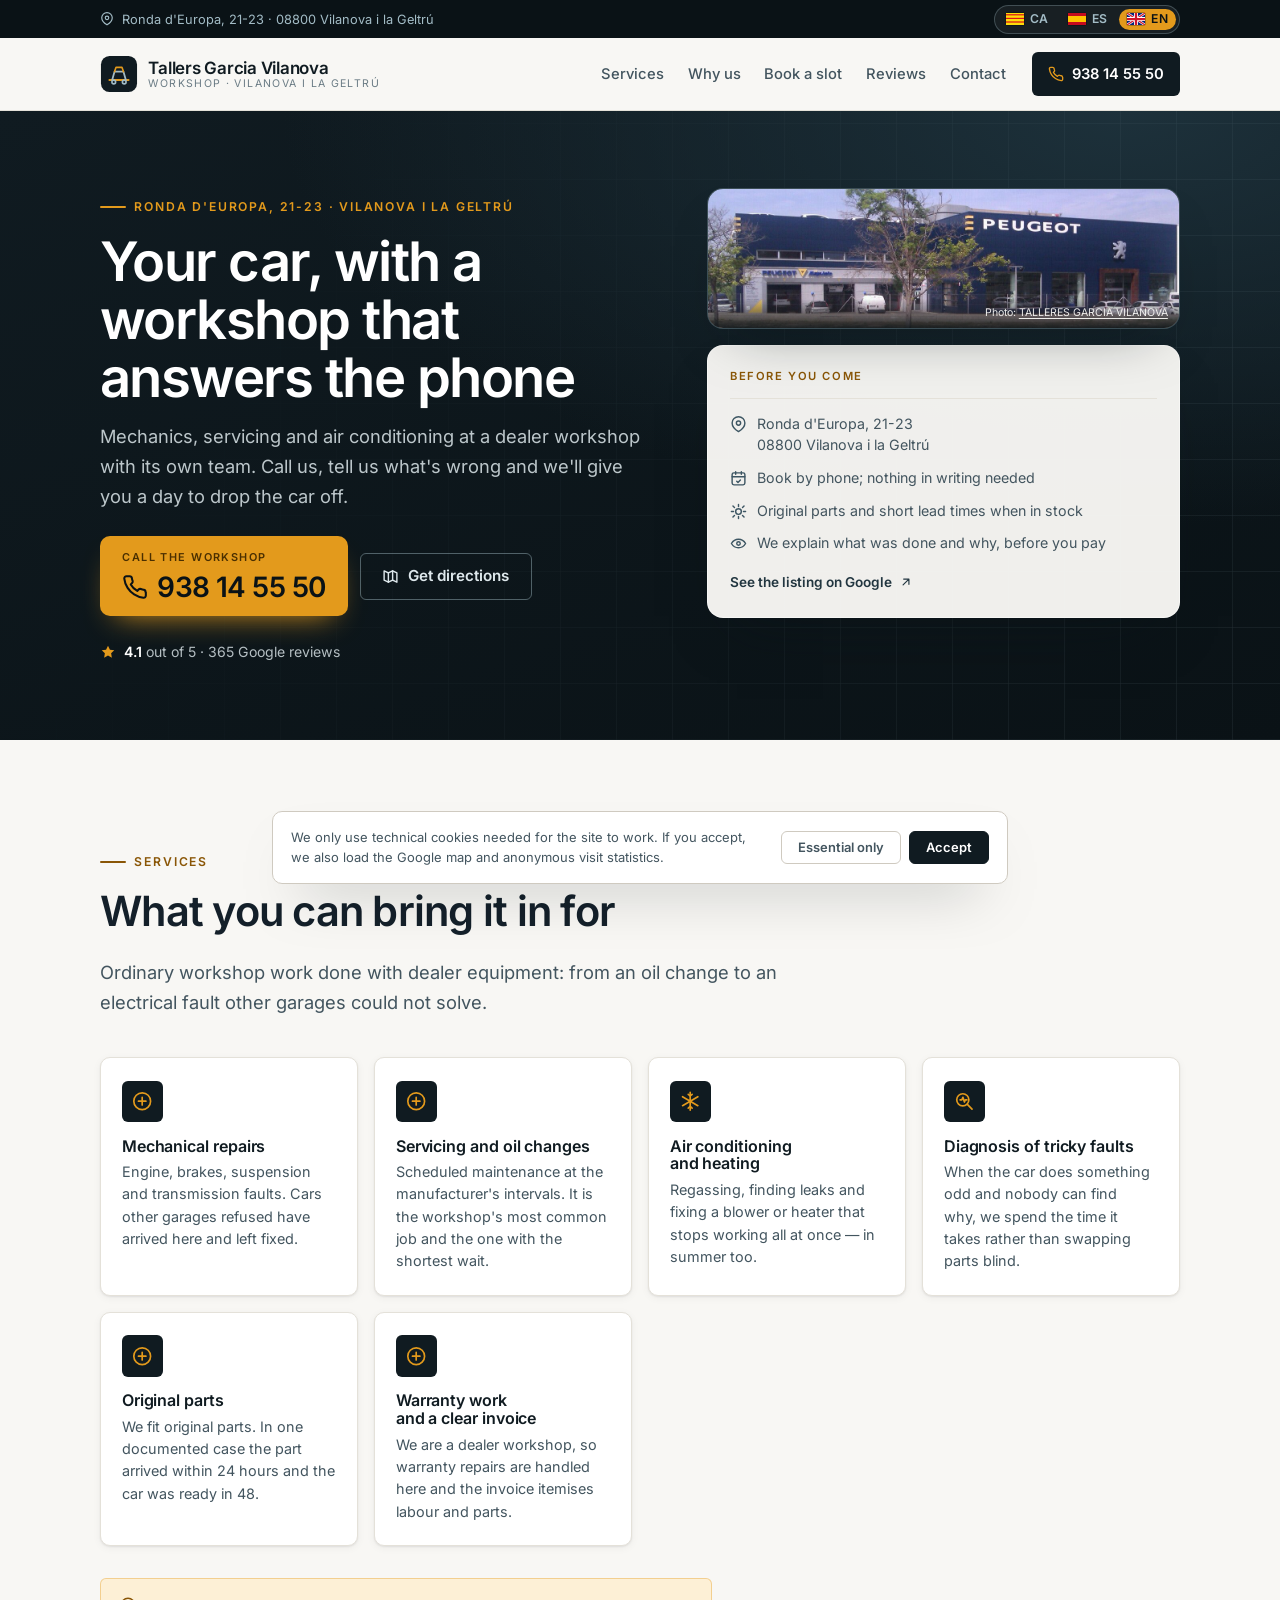
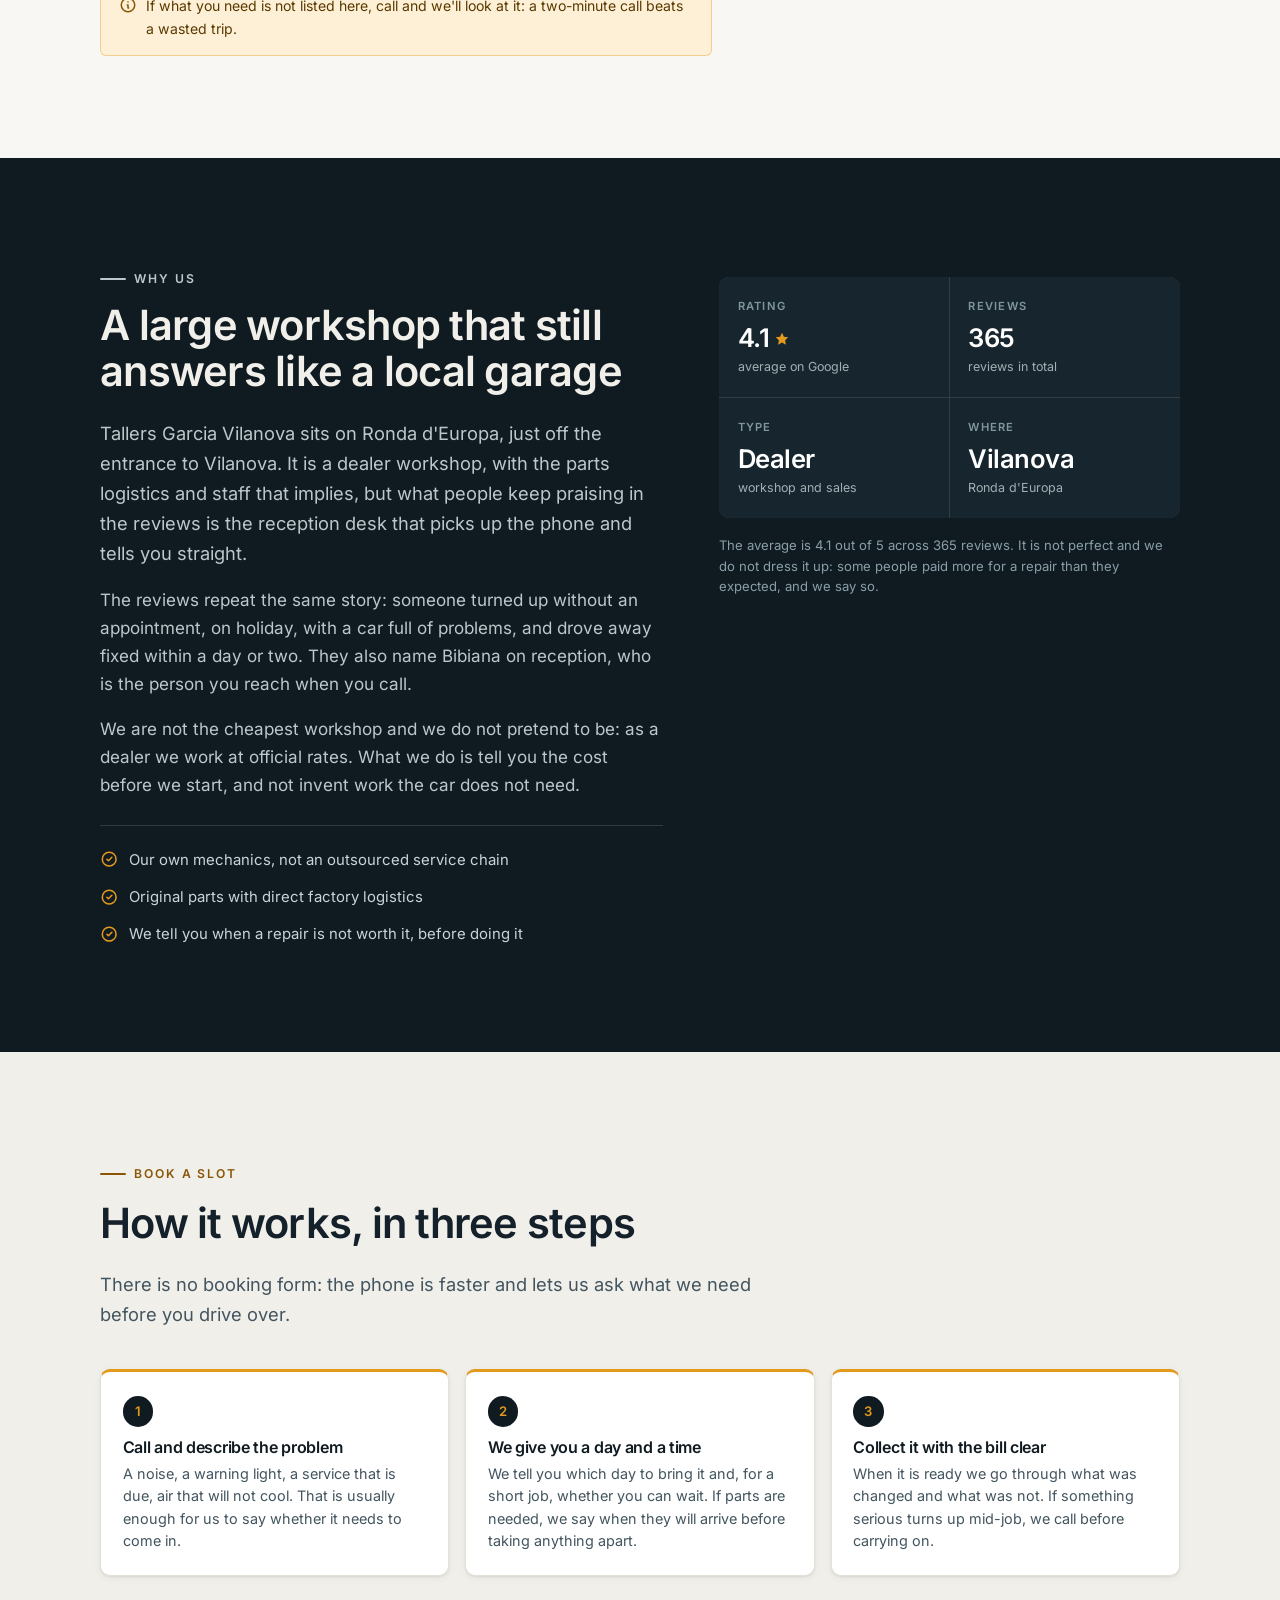
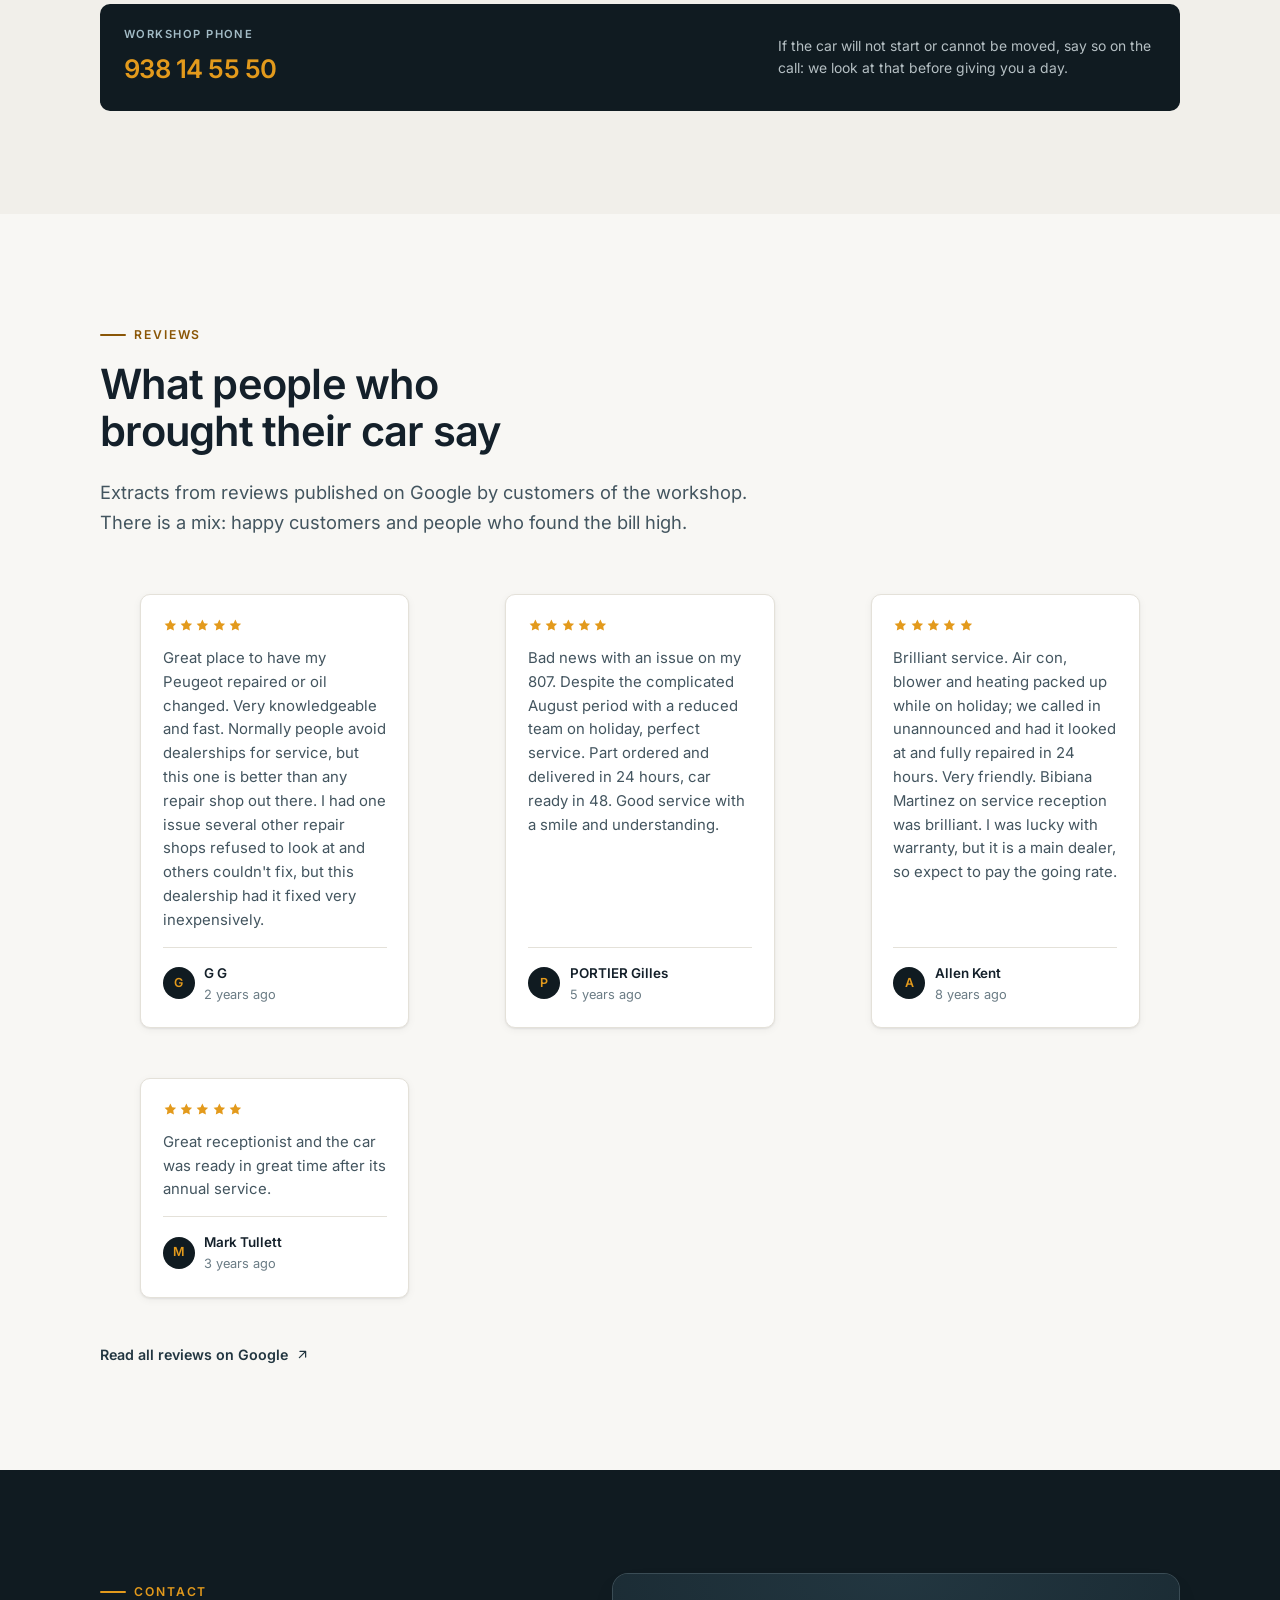
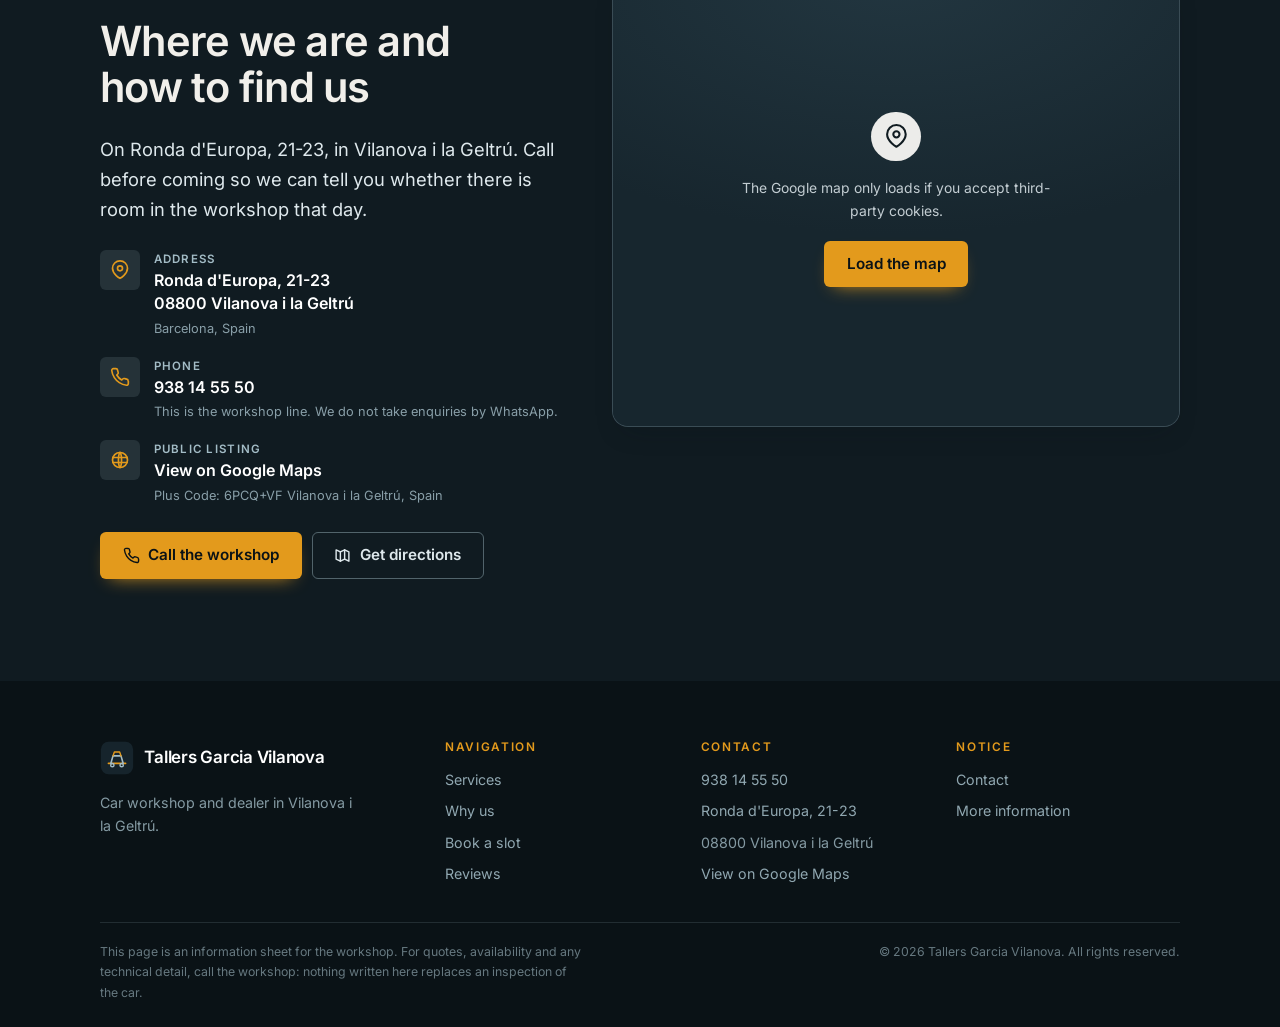
==== en/index.html @ 261d8d5d "Do not track the node_modules symlink" ====
<!DOCTYPE html>
<html lang="en" dir="ltr">
<head>
<meta charset="utf-8">
<meta name="viewport" content="width=device-width, initial-scale=1">
<title>Tallers Garcia Vilanova · Car workshop and dealer in Vilanova i la Geltrú</title>
<meta name="description" content="Car workshop and dealer on Ronda d&#39;Europa, 21-23, Vilanova i la Geltrú. Repairs, servicing and air conditioning. Call 938 14 55 50 to book.">
<meta name="author" content="Tallers Garcia Vilanova">
<meta name="theme-color" content="#101b21">
<meta name="robots" content="index, follow">
<link rel="canonical" href="https://tallersgarciavilanova.vilanovailageltru.info/en/">

<meta property="og:type" content="website">
<meta property="og:site_name" content="Tallers Garcia Vilanova">
<meta property="og:title" content="Tallers Garcia Vilanova · Car workshop and dealer in Vilanova i la Geltrú">
<meta property="og:description" content="Car workshop and dealer on Ronda d&#39;Europa, 21-23, Vilanova i la Geltrú. Repairs, servicing and air conditioning. Call 938 14 55 50 to book.">
<meta property="og:locale" content="en_GB">
<meta property="og:url" content="https://tallersgarciavilanova.vilanovailageltru.info/en/">
<meta property="og:image" content="https://tallersgarciavilanova.vilanovailageltru.info/assets/img/og-image.jpg">
<meta property="og:image:width" content="1200">
<meta property="og:image:height" content="630">
<meta property="og:image:alt" content="Tallers Garcia Vilanova, car workshop in Vilanova i la Geltrú">
<meta name="twitter:card" content="summary_large_image">
<meta name="twitter:title" content="Tallers Garcia Vilanova · Car workshop and dealer in Vilanova i la Geltrú">
<meta name="twitter:description" content="Car workshop and dealer on Ronda d&#39;Europa, 21-23, Vilanova i la Geltrú. Repairs, servicing and air conditioning. Call 938 14 55 50 to book.">
<meta name="twitter:image" content="https://tallersgarciavilanova.vilanovailageltru.info/assets/img/og-image.jpg">


<link rel="alternate" hreflang="ca-ES" href="https://tallersgarciavilanova.vilanovailageltru.info/">

<link rel="alternate" hreflang="es-ES" href="https://tallersgarciavilanova.vilanovailageltru.info/es/">

<link rel="alternate" hreflang="en-GB" href="https://tallersgarciavilanova.vilanovailageltru.info/en/">

<link rel="alternate" hreflang="x-default" href="https://tallersgarciavilanova.vilanovailageltru.info/">


<link rel="icon" href="../assets/img/favicon.svg" type="image/svg+xml">
<link rel="apple-touch-icon" href="../assets/img/apple-touch-icon.png">
<link rel="manifest" href="../site.webmanifest">
<link rel="preload" href="../assets/fonts/inter-latin.woff2" as="font" type="font/woff2" crossorigin>
<link rel="stylesheet" href="../assets/css/styles.css">
<script>
  /* Google Analytics 4 with consent mode. Goes in <head> of every generated page,
     before any other script. Nothing is fetched from Google until the visitor
     accepts, and storage stays denied by default even if the tag loads elsewhere. */
  (function () {
    var ID = 'G-71LT2Q093H';
    var KEY = 'cookie-consent-v1';
    var accepted = false;
    try { accepted = localStorage.getItem(KEY) === 'accepted'; } catch (e) {}

    window.dataLayer = window.dataLayer || [];
    window.gtag = function () { window.dataLayer.push(arguments); };
    gtag('js', new Date());

    gtag('consent', 'default', {
      ad_storage: 'denied',
      ad_user_data: 'denied',
      ad_personalization: 'denied',
      analytics_storage: 'denied'
    });

    function load() {
      if (window.__gaLoaded) return;
      window.__gaLoaded = true;
      var s = document.createElement('script');
      s.async = true;
      s.src = 'https://www.googletagmanager.com/gtag/js?id=' + ID;
      document.head.appendChild(s);
      gtag('config', ID);
    }

    function grant() {
      load();
      gtag('consent', 'update', {
        ad_storage: 'granted',
        ad_user_data: 'granted',
        ad_personalization: 'granted',
        analytics_storage: 'granted'
      });
    }

    /* The cookie banner calls this from BOTH buttons; nothing touches Google before it runs. */
    window.__analyticsConsent = function (isAccepted) {
      try { localStorage.setItem(KEY, isAccepted ? 'accepted' : 'essential'); } catch (e) {}
      if (isAccepted) grant();
    };

    if (accepted) grant();
  })();
</script>
<script type="application/ld+json">
{
  "@context": "https://schema.org",
  "@type": "AutoDealer",
  "@id": "https://tallersgarciavilanova.vilanovailageltru.info/#business",
  "name": "TALLERS GARCIA VILANOVA",
  "url": "https://tallersgarciavilanova.vilanovailageltru.info",
  "image": "https://tallersgarciavilanova.vilanovailageltru.info/assets/img/og-image.jpg",
  "telephone": "+34938145550",
  "address": {
    "@type": "PostalAddress",
    "streetAddress": "Ronda d'Europa, 21-23",
    "postalCode": "08800",
    "addressLocality": "Vilanova i la Geltrú",
    "addressRegion": "Barcelona",
    "addressCountry": "ES"
  },
  "geo": {
    "@type": "GeoCoordinates",
    "latitude": 41.2221603,
    "longitude": 1.7386578
  },
  "hasMap": "https://maps.google.com/?cid=4124846126967667594&g_mp=Cilnb29nbGUubWFwcy5wbGFjZXMudjEuUGxhY2VzLlNlYXJjaE5lYXJieRACGAQgAA",
  "inLanguage": "en",
  "aggregateRating": {
    "@type": "AggregateRating",
    "ratingValue": 4.1,
    "reviewCount": 365,
    "bestRating": 5,
    "worstRating": 1
  }
}
</script>
</head>
<body>
<a class="skip-link" href="#main">Skip to main content</a>

<div class="topbar">
  <div class="wrap topbar__inner">
    <p class="topbar__note">
      <svg viewBox="0 0 24 24" width="14" height="14" fill="none" stroke="currentColor" stroke-width="2" stroke-linecap="round" stroke-linejoin="round" aria-hidden="true"><path d="M21 10c0 7-9 12-9 12S3 17 3 10a9 9 0 0 1 18 0Z"/><circle cx="12" cy="10" r="3"/></svg>
      Ronda d&#39;Europa, 21-23 · 08800 Vilanova i la Geltrú
    </p>
    <nav class="langs" aria-label="Change language">
      
      <a class="langs__link" href="../" hreflang="ca" lang="ca">
        <span class="langs__flag" aria-hidden="true"><svg viewBox="0 0 24 16"><rect width="24" height="16" fill="#fcdd09"/><g fill="#da121a"><rect y="1.6" width="24" height="1.6"/><rect y="6.4" width="24" height="1.6"/><rect y="11.2" width="24" height="1.6"/></g></svg></span>
        <span class="langs__code">ca</span>
        <span class="sr-only">Català</span>
      </a>
      
      <a class="langs__link" href="../es/" hreflang="es" lang="es">
        <span class="langs__flag" aria-hidden="true"><svg viewBox="0 0 24 16"><rect width="24" height="16" fill="#c60b1e"/><rect y="4" width="24" height="8" fill="#ffc400"/></svg></span>
        <span class="langs__code">es</span>
        <span class="sr-only">Español</span>
      </a>
      
      <a class="langs__link" href="../en/" hreflang="en" lang="en" aria-current="true">
        <span class="langs__flag" aria-hidden="true"><svg viewBox="0 0 24 16"><rect width="24" height="16" fill="#00247d"/><path d="M0 0 24 16M24 0 0 16" stroke="#fff" stroke-width="3.2"/><path d="M0 0 24 16M24 0 0 16" stroke="#cf142b" stroke-width="1.6"/><path d="M12 0v16M0 8h24" stroke="#fff" stroke-width="5.2"/><path d="M12 0v16M0 8h24" stroke="#cf142b" stroke-width="3"/></svg></span>
        <span class="langs__code">en</span>
        <span class="sr-only">English</span>
      </a>
      
    </nav>
  </div>
</div>

<header class="header">
  <div class="wrap header__inner">
    <a class="brand" href="../" aria-label="Tallers Garcia Vilanova — Vilanova i la Geltrú">
      <svg class="brand__mark" viewBox="0 0 40 40" width="38" height="38" aria-hidden="true">
        <rect x="1" y="1" width="38" height="38" rx="9" fill="#101b21"/>
        <path d="M10 26.25h20" stroke="#e39a1c" stroke-width="2.2" stroke-linecap="round"/>
        <path d="M12.8 26.25 15.3 17.5h9.4l2.5 8.75" stroke="#a3bcc6" stroke-width="1.9" fill="none" stroke-linecap="round" stroke-linejoin="round"/>
        <circle cx="14.5" cy="28.4" r="1.95" stroke="#a3bcc6" stroke-width="1.7" fill="none"/>
        <circle cx="25.5" cy="28.4" r="1.95" stroke="#a3bcc6" stroke-width="1.7" fill="none"/>
        <path d="M15.3 17.5 16.9 13h6.2l1.6 4.5" stroke="#e39a1c" stroke-width="1.7" fill="none" stroke-linecap="round" stroke-linejoin="round"/>
      </svg>
      <span class="brand__text">
        <span class="brand__name">Tallers Garcia Vilanova</span>
        <span class="brand__sub">Workshop · Vilanova i la Geltrú</span>
      </span>
    </a>
    <nav class="nav" id="site-nav" data-open="false" aria-label="Main navigation">
      <ul class="nav__list">
        <li><a class="nav__link" href="#serveis">Services</a></li>
        <li><a class="nav__link" href="#confianca">Why us</a></li>
        <li><a class="nav__link" href="#cita">Book a slot</a></li>
        <li><a class="nav__link" href="#opinions">Reviews</a></li>
        <li><a class="nav__link" href="#contacte">Contact</a></li>
      </ul>
    </nav>
    <a class="header__call" href="tel:+34938145550" aria-label="Call the workshop: 938 14 55 50">
      <svg viewBox="0 0 24 24" width="16" height="16" fill="none" stroke="currentColor" stroke-width="2" stroke-linecap="round" stroke-linejoin="round" aria-hidden="true"><path d="M22 16.9v3a2 2 0 0 1-2.2 2 19.8 19.8 0 0 1-8.6-3.1 19.5 19.5 0 0 1-6-6A19.8 19.8 0 0 1 2.1 4.2 2 2 0 0 1 4.1 2h3a2 2 0 0 1 2 1.7c.1.9.4 1.8.7 2.6a2 2 0 0 1-.5 2.1L8.1 9.6a16 16 0 0 0 6 6l1.2-1.2a2 2 0 0 1 2.1-.5c.8.3 1.7.6 2.6.7a2 2 0 0 1 1.7 2.1Z"/></svg>
      <span>938 14 55 50</span>
    </a>
    <button class="nav-toggle" type="button" aria-expanded="false" aria-controls="site-nav" aria-label="Open navigation menu">
      <svg viewBox="0 0 24 24" width="22" height="22" fill="none" stroke="currentColor" stroke-width="2" stroke-linecap="round" aria-hidden="true"><path d="M4 7h16M4 12h16M4 17h16"/></svg>
    </button>
  </div>
</header>

<main id="main">

  <section class="hero" aria-labelledby="hero-title">
    <div class="wrap hero__inner">
      <div class="hero__copy">
        <p class="eyebrow hero__eyebrow">Ronda d&#39;Europa, 21-23 · Vilanova i la Geltrú</p>
        <h1 class="hero__title" id="hero-title">Your car, with a workshop that answers the phone</h1>
        <p class="hero__subtitle">Mechanics, servicing and air conditioning at a dealer workshop with its own team. Call us, tell us what&#39;s wrong and we&#39;ll give you a day to drop the car off.</p>

        <div class="hero__call">
          <a class="hero__phone" href="tel:+34938145550">
            <span class="hero__phoneLabel">Call the workshop</span>
            <span class="hero__phoneNumber">
              <svg viewBox="0 0 24 24" width="26" height="26" fill="none" stroke="currentColor" stroke-width="1.9" stroke-linecap="round" stroke-linejoin="round" aria-hidden="true"><path d="M22 16.9v3a2 2 0 0 1-2.2 2 19.8 19.8 0 0 1-8.6-3.1 19.5 19.5 0 0 1-6-6A19.8 19.8 0 0 1 2.1 4.2 2 2 0 0 1 4.1 2h3a2 2 0 0 1 2 1.7c.1.9.4 1.8.7 2.6a2 2 0 0 1-.5 2.1L8.1 9.6a16 16 0 0 0 6 6l1.2-1.2a2 2 0 0 1 2.1-.5c.8.3 1.7.6 2.6.7a2 2 0 0 1 1.7 2.1Z"/></svg>
              938 14 55 50
            </span>
          </a>
          <a class="btn btn--ghost" href="https://www.google.com/maps/dir/?api=1&amp;destination=41.2221603,1.7386578" target="_blank" rel="noopener">
            <svg viewBox="0 0 24 24" width="17" height="17" fill="none" stroke="currentColor" stroke-width="2" stroke-linecap="round" stroke-linejoin="round" aria-hidden="true"><path d="M9 20 3 17V4l6 3 6-3 6 3v13l-6-3-6 3Z"/><path d="M9 7v13M15 4v13"/></svg>
            Get directions
          </a>
        </div>

        <p class="hero__proof">
          <span class="hero__stars" aria-hidden="true">
            <svg viewBox="0 0 24 24" fill="currentColor"><path d="M12 2.6l2.9 5.9 6.5.95-4.7 4.6 1.1 6.45L12 17.4l-5.8 3.1 1.1-6.45-4.7-4.6 6.5-.95L12 2.6Z"/></svg>
          </span>
          <span><b>4.1</b> out of 5 · 365 Google reviews</span>
        </p>
      </div>

      <div class="hero__aside">
        
        <figure class="hero__photo">
          <img src="../assets/img/hero-photo.jpg" alt="Entrance of Tallers Garcia Vilanova workshop on Ronda d&#39;Europa, Vilanova i la Geltrú" width="1171" height="344" fetchpriority="high" decoding="async">
          
          <figcaption data-photo-credit>
            Photo:
            <a href="https://maps.google.com/maps/contrib/101229483623306465213" target="_blank" rel="noopener nofollow">TALLERES GARCIA VILANOVA</a>
          </figcaption>
          
        </figure>
        

        <div class="hero__card">
          <p class="hero__cardTitle">Before you come</p>
          <ul class="hero__cardList">
            <li>
              <svg viewBox="0 0 24 24" width="17" height="17" fill="none" stroke="currentColor" stroke-width="2" stroke-linecap="round" stroke-linejoin="round" aria-hidden="true"><path d="M21 10c0 7-9 12-9 12S3 17 3 10a9 9 0 0 1 18 0Z"/><circle cx="12" cy="10" r="3"/></svg>
              <span>Ronda d&#39;Europa, 21-23<br>08800 Vilanova i la Geltrú</span>
            </li>
            <li>
              <svg viewBox="0 0 24 24" width="17" height="17" fill="none" stroke="currentColor" stroke-width="2" stroke-linecap="round" stroke-linejoin="round" aria-hidden="true"><path d="m9.5 16 1.8 1.8 3.4-3.6"/><rect x="3" y="4" width="18" height="17" rx="2.5"/><path d="M8 2.5v3.5M16 2.5v3.5M3 9.5h18"/></svg>
              <span>Book by phone; nothing in writing needed</span>
            </li>
            <li>
              <svg viewBox="0 0 24 24" width="17" height="17" fill="none" stroke="currentColor" stroke-width="2" stroke-linecap="round" stroke-linejoin="round" aria-hidden="true"><path d="M12 2v3M12 19v3M4.2 4.2l2.1 2.1M17.7 17.7l2.1 2.1M2 12h3M19 12h3M4.2 19.8l2.1-2.1M17.7 6.3l2.1-2.1"/><circle cx="12" cy="12" r="4"/></svg>
              <span>Original parts and short lead times when in stock</span>
            </li>
            <li>
              <svg viewBox="0 0 24 24" width="17" height="17" fill="none" stroke="currentColor" stroke-width="2" stroke-linecap="round" stroke-linejoin="round" aria-hidden="true"><path d="M2 12s3.5-6 10-6 10 6 10 6-3.5 6-10 6-10-6-10-6Z"/><circle cx="12" cy="12" r="2.5"/></svg>
              <span>We explain what was done and why, before you pay</span>
            </li>
          </ul>
          <a class="hero__cardLink" href="https://maps.google.com/?cid=4124846126967667594&amp;g_mp=Cilnb29nbGUubWFwcy5wbGFjZXMudjEuUGxhY2VzLlNlYXJjaE5lYXJieRACGAQgAA" target="_blank" rel="noopener">
            See the listing on Google
            <svg viewBox="0 0 24 24" width="14" height="14" fill="none" stroke="currentColor" stroke-width="2" stroke-linecap="round" stroke-linejoin="round" aria-hidden="true"><path d="M7 17 17 7M8 7h9v9"/></svg>
          </a>
        </div>
      </div>
    </div>
  </section>

  <section class="section" id="serveis" aria-labelledby="serveis-title">
    <div class="wrap">
      <div class="section__head reveal">
        <p class="eyebrow">Services</p>
        <h2 class="h2" id="serveis-title">What you can bring it in for</h2>
        <p class="lead">Ordinary workshop work done with dealer equipment: from an oil change to an electrical fault other garages could not solve.</p>
      </div>
      <ul class="cards">
        
        <li class="card reveal">
          <span class="card__icon" aria-hidden="true"><svg viewBox="0 0 24 24" fill="none" stroke="currentColor" stroke-width="1.8" stroke-linecap="round" stroke-linejoin="round" aria-hidden="true"><circle cx="12" cy="12" r="9"/><path d="M12 8v8M8 12h8"/></svg></span>
          <h3>Mechanical repairs</h3>
          <p>Engine, brakes, suspension and transmission faults. Cars other garages refused have arrived here and left fixed.</p>
        </li>
        
        <li class="card reveal">
          <span class="card__icon" aria-hidden="true"><svg viewBox="0 0 24 24" fill="none" stroke="currentColor" stroke-width="1.8" stroke-linecap="round" stroke-linejoin="round" aria-hidden="true"><circle cx="12" cy="12" r="9"/><path d="M12 8v8M8 12h8"/></svg></span>
          <h3>Servicing and oil changes</h3>
          <p>Scheduled maintenance at the manufacturer&#39;s intervals. It is the workshop&#39;s most common job and the one with the shortest wait.</p>
        </li>
        
        <li class="card reveal">
          <span class="card__icon" aria-hidden="true"><svg viewBox="0 0 24 24" fill="none" stroke="currentColor" stroke-width="1.8" stroke-linecap="round" stroke-linejoin="round" aria-hidden="true"><path d="M12 2.5v19M3.8 7.2l16.4 9.6M20.2 7.2 3.8 16.8"/><path d="M12 6.4 9.9 4.6M12 6.4l2.1-1.8M12 17.6l-2.1 1.8M12 17.6l2.1 1.8"/></svg></span>
          <h3>Air conditioning and heating</h3>
          <p>Regassing, finding leaks and fixing a blower or heater that stops working all at once — in summer too.</p>
        </li>
        
        <li class="card reveal">
          <span class="card__icon" aria-hidden="true"><svg viewBox="0 0 24 24" fill="none" stroke="currentColor" stroke-width="1.8" stroke-linecap="round" stroke-linejoin="round" aria-hidden="true"><circle cx="10.5" cy="10.5" r="6.5"/><path d="m15.4 15.4 5 5"/><path d="M7.6 10.5h1.9l1.1-2.6 1.7 5 1-2.4h1.6"/></svg></span>
          <h3>Diagnosis of tricky faults</h3>
          <p>When the car does something odd and nobody can find why, we spend the time it takes rather than swapping parts blind.</p>
        </li>
        
        <li class="card reveal">
          <span class="card__icon" aria-hidden="true"><svg viewBox="0 0 24 24" fill="none" stroke="currentColor" stroke-width="1.8" stroke-linecap="round" stroke-linejoin="round" aria-hidden="true"><circle cx="12" cy="12" r="9"/><path d="M12 8v8M8 12h8"/></svg></span>
          <h3>Original parts</h3>
          <p>We fit original parts. In one documented case the part arrived within 24 hours and the car was ready in 48.</p>
        </li>
        
        <li class="card reveal">
          <span class="card__icon" aria-hidden="true"><svg viewBox="0 0 24 24" fill="none" stroke="currentColor" stroke-width="1.8" stroke-linecap="round" stroke-linejoin="round" aria-hidden="true"><circle cx="12" cy="12" r="9"/><path d="M12 8v8M8 12h8"/></svg></span>
          <h3>Warranty work and a clear invoice</h3>
          <p>We are a dealer workshop, so warranty repairs are handled here and the invoice itemises labour and parts.</p>
        </li>
        
      </ul>
      <p class="section__note">
        <svg viewBox="0 0 24 24" width="18" height="18" fill="none" stroke="currentColor" stroke-width="2" stroke-linecap="round" stroke-linejoin="round" aria-hidden="true"><circle cx="12" cy="12" r="9"/><path d="M12 8h.01M11 12h1v4h1"/></svg>
        If what you need is not listed here, call and we&#39;ll look at it: a two-minute call beats a wasted trip.
      </p>
    </div>
  </section>

  <section class="section section--dark" id="confianca" aria-labelledby="confianca-title">
    <div class="wrap">
      <div class="about__grid">
        <div class="about__copy reveal">
          <p class="eyebrow">Why us</p>
          <h2 class="h2" id="confianca-title">A large workshop that still answers like a local garage</h2>
          <p class="lead">Tallers Garcia Vilanova sits on Ronda d&#39;Europa, just off the entrance to Vilanova. It is a dealer workshop, with the parts logistics and staff that implies, but what people keep praising in the reviews is the reception desk that picks up the phone and tells you straight.</p>
          <p>The reviews repeat the same story: someone turned up without an appointment, on holiday, with a car full of problems, and drove away fixed within a day or two. They also name Bibiana on reception, who is the person you reach when you call.</p>
          <p>We are not the cheapest workshop and we do not pretend to be: as a dealer we work at official rates. What we do is tell you the cost before we start, and not invent work the car does not need.</p>

          <ul class="trust">
            <li>
              <span class="trust__icon" aria-hidden="true">
                <svg viewBox="0 0 24 24" fill="none" stroke="currentColor" stroke-width="2" stroke-linecap="round" stroke-linejoin="round"><path d="m9 12 2 2 4.5-4.5"/><circle cx="12" cy="12" r="9"/></svg>
              </span>
              <span>Our own mechanics, not an outsourced service chain</span>
            </li>
            <li>
              <span class="trust__icon" aria-hidden="true">
                <svg viewBox="0 0 24 24" fill="none" stroke="currentColor" stroke-width="2" stroke-linecap="round" stroke-linejoin="round"><path d="m9 12 2 2 4.5-4.5"/><circle cx="12" cy="12" r="9"/></svg>
              </span>
              <span>Original parts with direct factory logistics</span>
            </li>
            <li>
              <span class="trust__icon" aria-hidden="true">
                <svg viewBox="0 0 24 24" fill="none" stroke="currentColor" stroke-width="2" stroke-linecap="round" stroke-linejoin="round"><path d="m9 12 2 2 4.5-4.5"/><circle cx="12" cy="12" r="9"/></svg>
              </span>
              <span>We tell you when a repair is not worth it, before doing it</span>
            </li>
          </ul>
        </div>

        <div class="reveal">
          <dl class="stats">
            <div class="stat">
              <dt class="stat__label">Rating</dt>
              <dd class="stat__body">
                <span class="stat__value">
                  4.1
                  <svg viewBox="0 0 24 24" fill="currentColor" aria-hidden="true"><path d="M12 2.6l2.9 5.9 6.5.95-4.7 4.6 1.1 6.45L12 17.4l-5.8 3.1 1.1-6.45-4.7-4.6 6.5-.95L12 2.6Z"/></svg>
                </span>
                <span class="stat__caption">average on Google</span>
              </dd>
            </div>
            <div class="stat">
              <dt class="stat__label">Reviews</dt>
              <dd class="stat__body">
                <span class="stat__value">365</span>
                <span class="stat__caption">reviews in total</span>
              </dd>
            </div>
            <div class="stat">
              <dt class="stat__label">Type</dt>
              <dd class="stat__body">
                <span class="stat__value">Dealer</span>
                <span class="stat__caption">workshop and sales</span>
              </dd>
            </div>
            <div class="stat">
              <dt class="stat__label">Where</dt>
              <dd class="stat__body">
                <span class="stat__value">Vilanova</span>
                <span class="stat__caption">Ronda d&#39;Europa</span>
              </dd>
            </div>
          </dl>
          <p class="stats__note">The average is 4.1 out of 5 across 365 reviews. It is not perfect and we do not dress it up: some people paid more for a repair than they expected, and we say so.</p>
        </div>
      </div>
    </div>
  </section>

  <section class="section section--light" id="cita" aria-labelledby="cita-title">
    <div class="wrap">
      <div class="section__head reveal">
        <p class="eyebrow">Book a slot</p>
        <h2 class="h2" id="cita-title">How it works, in three steps</h2>
        <p class="lead">There is no booking form: the phone is faster and lets us ask what we need before you drive over.</p>
      </div>
      <ol class="steps">
        
        <li class="step reveal">
          <h3>Call and describe the problem</h3>
          <p>A noise, a warning light, a service that is due, air that will not cool. That is usually enough for us to say whether it needs to come in.</p>
        </li>
        
        <li class="step reveal">
          <h3>We give you a day and a time</h3>
          <p>We tell you which day to bring it and, for a short job, whether you can wait. If parts are needed, we say when they will arrive before taking anything apart.</p>
        </li>
        
        <li class="step reveal">
          <h3>Collect it with the bill clear</h3>
          <p>When it is ready we go through what was changed and what was not. If something serious turns up mid-job, we call before carrying on.</p>
        </li>
        
      </ol>
      <div class="appointment">
        <div>
          <p class="appointment__label">Workshop phone</p>
          <a class="appointment__phone" href="tel:+34938145550">938 14 55 50</a>
        </div>
        <p class="appointment__note">If the car will not start or cannot be moved, say so on the call: we look at that before giving you a day.</p>
      </div>
    </div>
  </section>

  <section class="section" id="opinions" aria-labelledby="opinions-title">
    <div class="wrap">
      <div class="section__head reveal">
        <p class="eyebrow">Reviews</p>
        <h2 class="h2" id="opinions-title">What people who brought their car say</h2>
        <p class="lead">Extracts from reviews published on Google by customers of the workshop. There is a mix: happy customers and people who found the bill high.</p>
      </div>
      <div class="quotes">
        
        <figure class="quote reveal">
          <div class="quote__stars" aria-label="5 out of 5 stars">
            <svg viewBox="0 0 24 24" fill="currentColor" aria-hidden="true"><path d="M12 2.6l2.9 5.9 6.5.95-4.7 4.6 1.1 6.45L12 17.4l-5.8 3.1 1.1-6.45-4.7-4.6 6.5-.95L12 2.6Z"/></svg><svg viewBox="0 0 24 24" fill="currentColor" aria-hidden="true"><path d="M12 2.6l2.9 5.9 6.5.95-4.7 4.6 1.1 6.45L12 17.4l-5.8 3.1 1.1-6.45-4.7-4.6 6.5-.95L12 2.6Z"/></svg><svg viewBox="0 0 24 24" fill="currentColor" aria-hidden="true"><path d="M12 2.6l2.9 5.9 6.5.95-4.7 4.6 1.1 6.45L12 17.4l-5.8 3.1 1.1-6.45-4.7-4.6 6.5-.95L12 2.6Z"/></svg><svg viewBox="0 0 24 24" fill="currentColor" aria-hidden="true"><path d="M12 2.6l2.9 5.9 6.5.95-4.7 4.6 1.1 6.45L12 17.4l-5.8 3.1 1.1-6.45-4.7-4.6 6.5-.95L12 2.6Z"/></svg><svg viewBox="0 0 24 24" fill="currentColor" aria-hidden="true"><path d="M12 2.6l2.9 5.9 6.5.95-4.7 4.6 1.1 6.45L12 17.4l-5.8 3.1 1.1-6.45-4.7-4.6 6.5-.95L12 2.6Z"/></svg>
          </div>
          <blockquote><p>Great place to have my Peugeot repaired or oil changed. Very knowledgeable and fast. Normally people avoid dealerships for service, but this one is better than any repair shop out there. I had one issue several other repair shops refused to look at and others couldn&#39;t fix, but this dealership had it fixed very inexpensively.</p></blockquote>
          <figcaption>
            <span class="quote__avatar" aria-hidden="true">G</span>
            <span>
              <strong>G G</strong>
              2 years ago
            </span>
          </figcaption>
        </figure>
        
        <figure class="quote reveal">
          <div class="quote__stars" aria-label="5 out of 5 stars">
            <svg viewBox="0 0 24 24" fill="currentColor" aria-hidden="true"><path d="M12 2.6l2.9 5.9 6.5.95-4.7 4.6 1.1 6.45L12 17.4l-5.8 3.1 1.1-6.45-4.7-4.6 6.5-.95L12 2.6Z"/></svg><svg viewBox="0 0 24 24" fill="currentColor" aria-hidden="true"><path d="M12 2.6l2.9 5.9 6.5.95-4.7 4.6 1.1 6.45L12 17.4l-5.8 3.1 1.1-6.45-4.7-4.6 6.5-.95L12 2.6Z"/></svg><svg viewBox="0 0 24 24" fill="currentColor" aria-hidden="true"><path d="M12 2.6l2.9 5.9 6.5.95-4.7 4.6 1.1 6.45L12 17.4l-5.8 3.1 1.1-6.45-4.7-4.6 6.5-.95L12 2.6Z"/></svg><svg viewBox="0 0 24 24" fill="currentColor" aria-hidden="true"><path d="M12 2.6l2.9 5.9 6.5.95-4.7 4.6 1.1 6.45L12 17.4l-5.8 3.1 1.1-6.45-4.7-4.6 6.5-.95L12 2.6Z"/></svg><svg viewBox="0 0 24 24" fill="currentColor" aria-hidden="true"><path d="M12 2.6l2.9 5.9 6.5.95-4.7 4.6 1.1 6.45L12 17.4l-5.8 3.1 1.1-6.45-4.7-4.6 6.5-.95L12 2.6Z"/></svg>
          </div>
          <blockquote><p>Bad news with an issue on my 807. Despite the complicated August period with a reduced team on holiday, perfect service. Part ordered and delivered in 24 hours, car ready in 48. Good service with a smile and understanding.</p></blockquote>
          <figcaption>
            <span class="quote__avatar" aria-hidden="true">P</span>
            <span>
              <strong>PORTIER Gilles</strong>
              5 years ago
            </span>
          </figcaption>
        </figure>
        
        <figure class="quote reveal">
          <div class="quote__stars" aria-label="5 out of 5 stars">
            <svg viewBox="0 0 24 24" fill="currentColor" aria-hidden="true"><path d="M12 2.6l2.9 5.9 6.5.95-4.7 4.6 1.1 6.45L12 17.4l-5.8 3.1 1.1-6.45-4.7-4.6 6.5-.95L12 2.6Z"/></svg><svg viewBox="0 0 24 24" fill="currentColor" aria-hidden="true"><path d="M12 2.6l2.9 5.9 6.5.95-4.7 4.6 1.1 6.45L12 17.4l-5.8 3.1 1.1-6.45-4.7-4.6 6.5-.95L12 2.6Z"/></svg><svg viewBox="0 0 24 24" fill="currentColor" aria-hidden="true"><path d="M12 2.6l2.9 5.9 6.5.95-4.7 4.6 1.1 6.45L12 17.4l-5.8 3.1 1.1-6.45-4.7-4.6 6.5-.95L12 2.6Z"/></svg><svg viewBox="0 0 24 24" fill="currentColor" aria-hidden="true"><path d="M12 2.6l2.9 5.9 6.5.95-4.7 4.6 1.1 6.45L12 17.4l-5.8 3.1 1.1-6.45-4.7-4.6 6.5-.95L12 2.6Z"/></svg><svg viewBox="0 0 24 24" fill="currentColor" aria-hidden="true"><path d="M12 2.6l2.9 5.9 6.5.95-4.7 4.6 1.1 6.45L12 17.4l-5.8 3.1 1.1-6.45-4.7-4.6 6.5-.95L12 2.6Z"/></svg>
          </div>
          <blockquote><p>Brilliant service. Air con, blower and heating packed up while on holiday; we called in unannounced and had it looked at and fully repaired in 24 hours. Very friendly. Bibiana Martinez on service reception was brilliant. I was lucky with warranty, but it is a main dealer, so expect to pay the going rate.</p></blockquote>
          <figcaption>
            <span class="quote__avatar" aria-hidden="true">A</span>
            <span>
              <strong>Allen Kent</strong>
              8 years ago
            </span>
          </figcaption>
        </figure>
        
        <figure class="quote reveal">
          <div class="quote__stars" aria-label="5 out of 5 stars">
            <svg viewBox="0 0 24 24" fill="currentColor" aria-hidden="true"><path d="M12 2.6l2.9 5.9 6.5.95-4.7 4.6 1.1 6.45L12 17.4l-5.8 3.1 1.1-6.45-4.7-4.6 6.5-.95L12 2.6Z"/></svg><svg viewBox="0 0 24 24" fill="currentColor" aria-hidden="true"><path d="M12 2.6l2.9 5.9 6.5.95-4.7 4.6 1.1 6.45L12 17.4l-5.8 3.1 1.1-6.45-4.7-4.6 6.5-.95L12 2.6Z"/></svg><svg viewBox="0 0 24 24" fill="currentColor" aria-hidden="true"><path d="M12 2.6l2.9 5.9 6.5.95-4.7 4.6 1.1 6.45L12 17.4l-5.8 3.1 1.1-6.45-4.7-4.6 6.5-.95L12 2.6Z"/></svg><svg viewBox="0 0 24 24" fill="currentColor" aria-hidden="true"><path d="M12 2.6l2.9 5.9 6.5.95-4.7 4.6 1.1 6.45L12 17.4l-5.8 3.1 1.1-6.45-4.7-4.6 6.5-.95L12 2.6Z"/></svg><svg viewBox="0 0 24 24" fill="currentColor" aria-hidden="true"><path d="M12 2.6l2.9 5.9 6.5.95-4.7 4.6 1.1 6.45L12 17.4l-5.8 3.1 1.1-6.45-4.7-4.6 6.5-.95L12 2.6Z"/></svg>
          </div>
          <blockquote><p>Great receptionist and the car was ready in great time after its annual service.</p></blockquote>
          <figcaption>
            <span class="quote__avatar" aria-hidden="true">M</span>
            <span>
              <strong>Mark Tullett</strong>
              3 years ago
            </span>
          </figcaption>
        </figure>
        
      </div>
      <a class="reviews__all" href="https://www.google.com/maps/place//data=!4m4!3m3!1s0x12a38718628d8f2f:0x393e65b2b70dbb8a!9m1!1b1?g_mp=Cilnb29nbGUubWFwcy5wbGFjZXMudjEuUGxhY2VzLlNlYXJjaE5lYXJieRACGAQgAA" target="_blank" rel="noopener">
        Read all reviews on Google
        <svg viewBox="0 0 24 24" width="15" height="15" fill="none" stroke="currentColor" stroke-width="2" stroke-linecap="round" stroke-linejoin="round" aria-hidden="true"><path d="M7 17 17 7M8 7h9v9"/></svg>
      </a>
    </div>
  </section>

  <section class="section section--dark" id="contacte" aria-labelledby="contacte-title">
    <div class="wrap">
      <div class="contact__grid">
        <div class="reveal">
          <p class="eyebrow">Contact</p>
          <h2 class="h2" id="contacte-title">Where we are and how to find us</h2>
          <p class="lead">On Ronda d&#39;Europa, 21-23, in Vilanova i la Geltrú. Call before coming so we can tell you whether there is room in the workshop that day.</p>

          <div class="contact-list">
            <div class="contact-item">
              <span class="contact-item__icon" aria-hidden="true">
                <svg viewBox="0 0 24 24" fill="none" stroke="currentColor" stroke-width="2" stroke-linecap="round" stroke-linejoin="round"><path d="M21 10c0 7-9 12-9 12S3 17 3 10a9 9 0 0 1 18 0Z"/><circle cx="12" cy="10" r="3"/></svg>
              </span>
              <div>
                <div class="contact-item__label">Address</div>
                <div class="contact-item__value">
                  <a href="https://www.google.com/maps/dir/?api=1&amp;destination=41.2221603,1.7386578" target="_blank" rel="noopener">Ronda d&#39;Europa, 21-23<br>08800 Vilanova i la Geltrú</a>
                </div>
                <div class="contact-item__meta">Barcelona, Spain</div>
              </div>
            </div>

            <div class="contact-item">
              <span class="contact-item__icon" aria-hidden="true">
                <svg viewBox="0 0 24 24" fill="none" stroke="currentColor" stroke-width="2" stroke-linecap="round" stroke-linejoin="round"><path d="M22 16.9v3a2 2 0 0 1-2.2 2 19.8 19.8 0 0 1-8.6-3.1 19.5 19.5 0 0 1-6-6A19.8 19.8 0 0 1 2.1 4.2 2 2 0 0 1 4.1 2h3a2 2 0 0 1 2 1.7c.1.9.4 1.8.7 2.6a2 2 0 0 1-.5 2.1L8.1 9.6a16 16 0 0 0 6 6l1.2-1.2a2 2 0 0 1 2.1-.5c.8.3 1.7.6 2.6.7a2 2 0 0 1 1.7 2.1Z"/></svg>
              </span>
              <div>
                <div class="contact-item__label">Phone</div>
                <div class="contact-item__value"><a href="tel:+34938145550">938 14 55 50</a></div>
                <div class="contact-item__meta">This is the workshop line. We do not take enquiries by WhatsApp.</div>
              </div>
            </div>

            <div class="contact-item">
              <span class="contact-item__icon" aria-hidden="true">
                <svg viewBox="0 0 24 24" fill="none" stroke="currentColor" stroke-width="2" stroke-linecap="round" stroke-linejoin="round"><circle cx="12" cy="12" r="9"/><path d="M3.5 9h17M3.5 15h17"/><path d="M12 3c2.5 3 2.5 15 0 18M12 3c-2.5 3-2.5 15 0 18"/></svg>
              </span>
              <div>
                <div class="contact-item__label">Public listing</div>
                <div class="contact-item__value"><a href="https://maps.google.com/?cid=4124846126967667594&amp;g_mp=Cilnb29nbGUubWFwcy5wbGFjZXMudjEuUGxhY2VzLlNlYXJjaE5lYXJieRACGAQgAA" target="_blank" rel="noopener">View on Google Maps</a></div>
                <div class="contact-item__meta">Plus Code: 6PCQ+VF Vilanova i la Geltrú, Spain</div>
              </div>
            </div>
          </div>

          <div class="contact__actions">
            <a class="btn btn--primary" href="tel:+34938145550">
              <svg viewBox="0 0 24 24" width="17" height="17" fill="none" stroke="currentColor" stroke-width="2" stroke-linecap="round" stroke-linejoin="round" aria-hidden="true"><path d="M22 16.9v3a2 2 0 0 1-2.2 2 19.8 19.8 0 0 1-8.6-3.1 19.5 19.5 0 0 1-6-6A19.8 19.8 0 0 1 2.1 4.2 2 2 0 0 1 4.1 2h3a2 2 0 0 1 2 1.7c.1.9.4 1.8.7 2.6a2 2 0 0 1-.5 2.1L8.1 9.6a16 16 0 0 0 6 6l1.2-1.2a2 2 0 0 1 2.1-.5c.8.3 1.7.6 2.6.7a2 2 0 0 1 1.7 2.1Z"/></svg>
              Call the workshop
            </a>
            <a class="btn btn--ghost" href="https://www.google.com/maps/dir/?api=1&amp;destination=41.2221603,1.7386578" target="_blank" rel="noopener">
              <svg viewBox="0 0 24 24" width="17" height="17" fill="none" stroke="currentColor" stroke-width="2" stroke-linecap="round" stroke-linejoin="round" aria-hidden="true"><path d="M9 20 3 17V4l6 3 6-3 6 3v13l-6-3-6 3Z"/><path d="M9 7v13M15 4v13"/></svg>
              Get directions
            </a>
          </div>
        </div>

        <div class="map-shell" id="map-shell" data-map-loaded="false">
          <div class="map-placeholder">
            <div class="map-placeholder__inner">
              <span class="map-placeholder__pin" aria-hidden="true">
                <svg viewBox="0 0 24 24" fill="none" stroke="currentColor" stroke-width="2" stroke-linecap="round" stroke-linejoin="round"><path d="M21 10c0 7-9 12-9 12S3 17 3 10a9 9 0 0 1 18 0Z"/><circle cx="12" cy="10" r="3"/></svg>
              </span>
              <p>The Google map only loads if you accept third-party cookies.</p>
              <button class="btn btn--primary" type="button" data-map-load>Load the map</button>
            </div>
          </div>
          <template id="map-template">
            <iframe title="Map showing Tallers Garcia Vilanova in Vilanova i la Geltrú" src="https://www.google.com/maps?q=41.2221603,1.7386578&amp;hl=en&amp;z=16&amp;output=embed" width="600" height="480" loading="lazy" referrerpolicy="no-referrer-when-downgrade" allowfullscreen></iframe>
          </template>
        </div>
      </div>
    </div>
  </section>

</main>

<footer class="footer">
  <div class="wrap">
    <div class="footer__grid">
      <div>
        <a class="brand" href="../">
          <svg class="brand__mark" viewBox="0 0 40 40" width="34" height="34" aria-hidden="true">
            <rect x="1" y="1" width="38" height="38" rx="9" fill="#16242c"/>
            <path d="M10 26.25h20" stroke="#e39a1c" stroke-width="2.2" stroke-linecap="round"/>
            <path d="M12.8 26.25 15.3 17.5h9.4l2.5 8.75" stroke="#a3bcc6" stroke-width="1.9" fill="none" stroke-linecap="round" stroke-linejoin="round"/>
            <circle cx="14.5" cy="28.4" r="1.95" stroke="#a3bcc6" stroke-width="1.7" fill="none"/>
            <circle cx="25.5" cy="28.4" r="1.95" stroke="#a3bcc6" stroke-width="1.7" fill="none"/>
            <path d="M15.3 17.5 16.9 13h6.2l1.6 4.5" stroke="#e39a1c" stroke-width="1.7" fill="none" stroke-linecap="round" stroke-linejoin="round"/>
          </svg>
          <span class="brand__text"><span class="brand__name">Tallers Garcia Vilanova</span></span>
        </a>
        <p>Car workshop and dealer in Vilanova i la Geltrú.</p>
      </div>
      <div>
        <h2>Navigation</h2>
        <ul>
          <li><a href="#serveis">Services</a></li>
          <li><a href="#confianca">Why us</a></li>
          <li><a href="#cita">Book a slot</a></li>
          <li><a href="#opinions">Reviews</a></li>
        </ul>
      </div>
      <div>
        <h2>Contact</h2>
        <ul>
          <li><a href="tel:+34938145550">938 14 55 50</a></li>
          <li><a href="https://www.google.com/maps/dir/?api=1&amp;destination=41.2221603,1.7386578" target="_blank" rel="noopener">Ronda d&#39;Europa, 21-23</a></li>
          <li>08800 Vilanova i la Geltrú</li>
          <li><a href="https://maps.google.com/?cid=4124846126967667594&amp;g_mp=Cilnb29nbGUubWFwcy5wbGFjZXMudjEuUGxhY2VzLlNlYXJjaE5lYXJieRACGAQgAA" target="_blank" rel="noopener">View on Google Maps</a></li>
        </ul>
      </div>
      <div>
        <h2>Notice</h2>
        <ul>
          <li><a href="#contacte">Contact</a></li>
          <li><a href="#" data-cookie-open>More information</a></li>
        </ul>
      </div>
    </div>
    <div class="footer__legal">
      <p>This page is an information sheet for the workshop. For quotes, availability and any technical detail, call the workshop: nothing written here replaces an inspection of the car.</p>
      <p>© <span id="year">2026</span> Tallers Garcia Vilanova. All rights reserved.</p>
    </div>
  </div>
</footer>

<div class="cookiebar" id="cookiebar" role="region" aria-label="More information" data-visible="false">
  <p>We only use technical cookies needed for the site to work. If you accept, we also load the Google map and anonymous visit statistics.</p>
  <div class="cookiebar__actions">
    <button class="btn cookiebar__reject" type="button" data-cookie="essential">Essential only</button>
    <button class="btn cookiebar__accept" type="button" data-cookie="accept">Accept</button>
  </div>
</div>

<script src="../assets/js/main.js" defer></script>
</body>
</html>
---- assets/css/styles.css ----
/* ==========================================================================
   Tallers Garcia Vilanova — styles
   Palette: graphite, amber warning light, steel grey
   ========================================================================== */

@font-face {
  font-family: "Inter";
  font-style: normal;
  font-weight: 400 600;
  font-display: swap;
  src: url("../fonts/inter-latin.woff2") format("woff2");
  unicode-range: U+0000-00FF, U+0131, U+0152-0153, U+02BB-02BC, U+02C6, U+02DA,
    U+02DC, U+2000-206F, U+2074, U+20AC, U+2122, U+2191, U+2193, U+2212, U+2215,
    U+FEFF, U+FFFD;
}
@font-face {
  font-family: "Inter";
  font-style: normal;
  font-weight: 400 600;
  font-display: swap;
  src: url("../fonts/inter-latin-ext.woff2") format("woff2");
  unicode-range: U+0100-02BA, U+02BD-02C5, U+02C7-02CC, U+02CE-02D7, U+02DD-02FF,
    U+0304, U+0308, U+0329, U+1D00-1DBF, U+1E00-1E9F, U+1EF2-1EFF, U+2020,
    U+20A0-20AB, U+20AD-20C0, U+2113, U+2C60-2C7F, U+A720-A7FF;
}
@font-face {
  font-family: "Fraunces";
  font-style: normal;
  font-weight: 400 700;
  font-display: swap;
  src: url("../fonts/fraunces-latin.woff2") format("woff2");
  unicode-range: U+0000-00FF, U+0131, U+0152-0153, U+02BB-02BC, U+02C6, U+02DA,
    U+02DC, U+2000-206F, U+2074, U+20AC, U+2122, U+2191, U+2193, U+2212, U+2215,
    U+FEFF, U+FFFD;
}
@font-face {
  font-family: "Fraunces";
  font-style: normal;
  font-weight: 400 700;
  font-display: swap;
  src: url("../fonts/fraunces-latin-ext.woff2") format("woff2");
  unicode-range: U+0100-02BA, U+02BD-02C5, U+02C7-02CC, U+02CE-02D7, U+02DD-02FF,
    U+0304, U+0308, U+0329, U+1D00-1DBF, U+1E00-1E9F, U+1EF2-1EFF, U+2020,
    U+20A0-20AB, U+20AD-20C0, U+2113, U+2C60-2C7F, U+A720-A7FF;
}

/* Colour and shadow tokens only: the layout tokens below (--wrap, --pad,
   --section-y, --font-display, --font-sans) are shared and must stay. */
:root {
  --graphite-950: #0a1216;
  --graphite-900: #101b21;
  --graphite-800: #17262e;
  --graphite-700: #223640;
  --graphite-500: #3d5663;
  --steel-300: #a3bcc6;
  --steel-100: #dee8ec;

  --paper-50: #f8f7f4;
  --paper-100: #f1efea;
  --paper-200: #e4e1d9;
  --paper-300: #cfcac0;

  --amber-600: #8a5606;   /* text-safe on paper: 5.7:1 */
  --amber-500: #e39a1c;   /* fills and marks only, never body text on light */
  --amber-100: #fdf0d6;

  --ink: #14202a;
  --ink-soft: #43555f;
  --ink-mute: #6b7c85;

  --radius-sm: 6px;
  --radius: 10px;
  --radius-lg: 16px;
  --shadow-sm: 0 1px 2px rgba(10, 18, 22, .07), 0 2px 8px rgba(10, 18, 22, .05);
  --shadow: 0 12px 28px -14px rgba(10, 18, 22, .34);
  --shadow-lg: 0 28px 56px -30px rgba(10, 18, 22, .5);

  --wrap: 1160px;
  --pad: clamp(1rem, 4vw, 2.5rem);
  --section-y: clamp(3.5rem, 8vw, 6.5rem);

  --font-display: "Inter", -apple-system, BlinkMacSystemFont, "Segoe UI",
    Roboto, Helvetica, Arial, sans-serif;
  --font-sans: "Inter", -apple-system, BlinkMacSystemFont, "Segoe UI", Roboto,
    Helvetica, Arial, sans-serif;

  color-scheme: light;
}

/* ---------- reset ---------- */
*,
*::before,
*::after { box-sizing: border-box; }

html {
  -webkit-text-size-adjust: 100%;
  scroll-behavior: smooth;
  scroll-padding-top: 5.5rem;
}

body {
  margin: 0;
  background: var(--paper-50);
  color: var(--ink);
  font-family: var(--font-sans);
  font-size: 1.0625rem;
  line-height: 1.65;
  -webkit-font-smoothing: antialiased;
  text-rendering: optimizeLegibility;
  overflow-x: hidden;
}

img, svg, iframe { max-width: 100%; }
img { height: auto; display: block; }

h1, h2, h3, h4 {
  font-family: var(--font-display);
  font-weight: 600;
  line-height: 1.12;
  letter-spacing: -0.018em;
  margin: 0 0 .5em;
  text-wrap: balance;
}

p { margin: 0 0 1em; text-wrap: pretty; }
p:last-child { margin-bottom: 0; }

a { color: var(--graphite-700); }
a:hover { color: var(--amber-600); }

ul, ol { margin: 0; padding: 0; list-style: none; }

:where(a, button, summary, iframe, input):focus-visible {
  outline: 3px solid var(--amber-500);
  outline-offset: 3px;
  border-radius: 4px;
}

::selection { background: var(--amber-100); color: var(--graphite-950); }

/* ---------- layout helpers ---------- */
.wrap {
  width: 100%;
  max-width: var(--wrap);
  margin-inline: auto;
  padding-inline: var(--pad);
}

.section { padding-block: var(--section-y); position: relative; }
.section--light { background: var(--paper-100); }
.section--dark { background: var(--graphite-900); color: var(--paper-100); }

.section__head { max-width: 62ch; margin-bottom: 2.5rem; }

.eyebrow {
  display: inline-flex;
  align-items: center;
  gap: .55rem;
  font-size: .76rem;
  font-weight: 600;
  letter-spacing: .15em;
  text-transform: uppercase;
  color: var(--amber-600);
  margin: 0 0 1rem;
}
.eyebrow::before {
  content: "";
  width: 1.6rem;
  height: 2px;
  background: currentColor;
  border-radius: 2px;
}
.section--dark .eyebrow { color: var(--amber-500); }

.h2 {
  font-size: clamp(1.65rem, 1.1rem + 2.2vw, 2.6rem);
  margin-bottom: .55em;
}
.lead {
  font-size: clamp(1.02rem, .96rem + .3vw, 1.14rem);
  color: var(--ink-soft);
  max-width: 60ch;
}
.section--dark .lead { color: var(--steel-100); }
.section--dark .about__copy p { color: rgba(222, 232, 236, .84); }

.section__note {
  display: flex;
  align-items: flex-start;
  gap: .6rem;
  margin-top: 2rem;
  padding: .9rem 1.1rem;
  border-radius: var(--radius-sm);
  background: var(--amber-100);
  border: 1px solid rgba(227, 154, 28, .38);
  font-size: .88rem;
  color: #5a3900;
  max-width: 68ch;
}
.section__note svg { flex: none; margin-top: .15rem; color: var(--amber-600); }

.skip-link {
  position: absolute;
  left: -9999px;
  top: 0;
  z-index: 100;
  background: var(--graphite-900);
  color: #fff;
  padding: .75rem 1.25rem;
  border-radius: 0 0 var(--radius-sm) 0;
  text-decoration: none;
}
.skip-link:focus { left: 0; }

.sr-only {
  position: absolute;
  width: 1px; height: 1px;
  padding: 0; margin: -1px;
  overflow: hidden;
  clip: rect(0 0 0 0);
  white-space: nowrap;
  border: 0;
}

/* ---------- topbar ---------- */
.topbar {
  background: var(--graphite-950);
  color: var(--steel-100);
  font-size: .8rem;
}
.topbar__inner {
  display: flex;
  align-items: center;
  justify-content: space-between;
  gap: 1rem;
  min-height: 2.4rem;
  flex-wrap: wrap;
}
.topbar__note {
  display: inline-flex;
  align-items: center;
  gap: .5rem;
  margin: 0;
  color: var(--steel-300);
}
.topbar__note svg { flex: none; }

/* ---------- header ---------- */
.header {
  position: sticky;
  top: 0;
  z-index: 50;
  background: rgba(248, 247, 244, .94);
  backdrop-filter: blur(12px);
  border-bottom: 1px solid var(--paper-200);
}
.header__inner {
  display: flex;
  align-items: center;
  gap: .9rem;
  min-height: 4.5rem;
}
.brand {
  display: inline-flex;
  align-items: center;
  gap: .65rem;
  text-decoration: none;
  color: var(--graphite-900);
  margin-right: auto;
  min-width: 0;
}
.brand:hover { color: var(--graphite-900); }
.brand__mark { flex: none; }
.brand__text {
  display: flex;
  flex-direction: column;
  line-height: 1.15;
  min-width: 0;
}
.brand__name {
  font-family: var(--font-display);
  font-size: 1.06rem;
  font-weight: 600;
  letter-spacing: -.015em;
  white-space: nowrap;
}
.brand__sub {
  font-size: .66rem;
  letter-spacing: .13em;
  text-transform: uppercase;
  color: var(--ink-mute);
  white-space: nowrap;
}

.nav { display: flex; }
.nav__list {
  display: flex;
  align-items: center;
  gap: .1rem;
}
.nav__link {
  display: block;
  padding: .5rem .7rem;
  border-radius: var(--radius-sm);
  text-decoration: none;
  color: var(--ink-soft);
  font-size: .92rem;
  font-weight: 500;
  white-space: nowrap;
}
.nav__link:hover { background: var(--paper-200); color: var(--graphite-900); }

.header__call {
  display: inline-flex;
  align-items: center;
  gap: .5rem;
  padding: .62rem 1rem;
  border-radius: var(--radius-sm);
  background: var(--graphite-900);
  color: #fff;
  text-decoration: none;
  font-weight: 600;
  font-size: .92rem;
  white-space: nowrap;
  flex: none;
}
.header__call:hover { background: var(--graphite-700); color: #fff; }
.header__call svg { flex: none; color: var(--amber-500); }

.nav-toggle {
  display: none;
  align-items: center;
  justify-content: center;
  width: 2.75rem;
  height: 2.75rem;
  border: 1px solid var(--paper-300);
  border-radius: var(--radius-sm);
  background: transparent;
  color: var(--graphite-900);
  cursor: pointer;
  flex: none;
}
.nav-toggle:hover { background: var(--paper-200); }

/* ---------- language switch ---------- */
.langs {
  display: flex;
  align-items: center;
  gap: .2rem;
  padding: .18rem;
  border: 1px solid rgba(163, 188, 198, .3);
  border-radius: 999px;
  background: rgba(255, 255, 255, .06);
}
.langs__link {
  display: inline-flex;
  align-items: center;
  gap: .38rem;
  padding: .28rem .5rem;
  border-radius: 999px;
  text-decoration: none;
  font-size: .76rem;
  font-weight: 600;
  color: var(--steel-300);
  line-height: 1;
}
.langs__link:hover { background: rgba(255, 255, 255, .12); color: #fff; }
.langs__link[aria-current="true"] {
  background: var(--amber-500);
  color: var(--graphite-950);
}
.langs__flag {
  width: 18px;
  height: 12px;
  border-radius: 2px;
  flex: none;
  box-shadow: 0 0 0 1px rgba(0, 0, 0, .25);
  display: block;
}
.langs__code { text-transform: uppercase; letter-spacing: .04em; }

/* ---------- buttons ---------- */
.btn {
  display: inline-flex;
  align-items: center;
  justify-content: center;
  gap: .55rem;
  padding: .82rem 1.35rem;
  border-radius: var(--radius-sm);
  border: 1.5px solid transparent;
  font-family: var(--font-sans);
  font-size: .95rem;
  font-weight: 600;
  line-height: 1.2;
  text-decoration: none;
  cursor: pointer;
  transition: transform .16s ease, background-color .16s ease,
    border-color .16s ease, color .16s ease, box-shadow .16s ease;
}
.btn svg { flex: none; }
.btn:hover { transform: translateY(-1px); }

.btn--primary {
  background: var(--amber-500);
  color: var(--graphite-950);
  box-shadow: 0 8px 18px -10px rgba(227, 154, 28, .95);
}
.btn--primary:hover { background: var(--amber-600); color: #fff; }

.btn--ghost {
  background: transparent;
  border-color: rgba(163, 188, 198, .45);
  color: var(--steel-100);
}
.btn--ghost:hover {
  background: rgba(255, 255, 255, .1);
  border-color: rgba(163, 188, 198, .8);
  color: #fff;
}

/* ---------- hero ---------- */
.hero {
  position: relative;
  background:
    radial-gradient(120% 120% at 88% 0%, #1d313b 0%, rgba(16, 27, 33, 0) 55%),
    linear-gradient(160deg, var(--graphite-900) 0%, var(--graphite-950) 100%);
  color: var(--paper-100);
  overflow: hidden;
  isolation: isolate;
}
.hero::before {
  content: "";
  position: absolute;
  inset: 0;
  z-index: -1;
  opacity: .16;
  background-image:
    repeating-linear-gradient(0deg, rgba(163, 188, 198, .5) 0 1px, transparent 1px 56px),
    repeating-linear-gradient(90deg, rgba(163, 188, 198, .5) 0 1px, transparent 1px 56px);
  mask-image: linear-gradient(120deg, transparent 20%, #000 95%);
  -webkit-mask-image: linear-gradient(120deg, transparent 20%, #000 95%);
}
.hero__inner {
  display: grid;
  grid-template-columns: minmax(0, 1.08fr) minmax(0, .92fr);
  gap: clamp(1.75rem, 4vw, 3.5rem);
  align-items: start;
  padding-block: clamp(2.75rem, 6vw, 5rem);
}
.hero__eyebrow {
  color: var(--amber-500);
  margin-bottom: 1rem;
}
.hero__title {
  font-size: clamp(1.95rem, 1.15rem + 3.6vw, 3.4rem);
  line-height: 1.06;
  letter-spacing: -.028em;
  margin-bottom: .9rem;
  color: #fff;
  max-width: 20ch;
}
.hero__subtitle {
  font-size: clamp(1rem, .95rem + .35vw, 1.14rem);
  color: rgba(222, 232, 236, .84);
  max-width: 48ch;
  margin-bottom: 1.6rem;
}

/* the phone number is the primary action of the page, not a button beside it */
.hero__call {
  display: flex;
  flex-wrap: wrap;
  align-items: center;
  gap: .75rem;
  margin-bottom: 1.5rem;
}
.hero__phone {
  display: inline-flex;
  flex-direction: column;
  gap: .3rem;
  padding: .8rem 1.4rem .85rem;
  border-radius: var(--radius);
  background: var(--amber-500);
  color: var(--graphite-950);
  text-decoration: none;
  box-shadow: 0 14px 30px -16px rgba(227, 154, 28, 1);
  transition: background-color .16s ease, transform .16s ease;
}
.hero__phone:hover { background: #f0aa2c; color: var(--graphite-950); transform: translateY(-1px); }
.hero__phoneLabel {
  font-size: .68rem;
  letter-spacing: .13em;
  text-transform: uppercase;
  font-weight: 700;
  color: #4a2f00;
}
.hero__phoneNumber {
  display: inline-flex;
  align-items: center;
  gap: .55rem;
  font-size: clamp(1.35rem, 1.1rem + 1vw, 1.75rem);
  font-weight: 700;
  letter-spacing: -.02em;
  line-height: 1.1;
}
.hero__phoneNumber svg { flex: none; }

.hero__proof {
  display: flex;
  align-items: center;
  gap: .5rem;
  margin: 0;
  font-size: .88rem;
  color: rgba(222, 232, 236, .8);
}
.hero__stars {
  display: inline-flex;
  color: var(--amber-500);
}
.hero__stars svg { width: 1rem; height: 1rem; }
.hero__proof b { color: #fff; font-weight: 700; }

.hero__aside {
  display: flex;
  flex-direction: column;
  gap: 1rem;
}

/* real business photo: top half, always credited */
.hero__photo {
  margin: 0;
  align-self: flex-start;
  position: relative;
  border-radius: var(--radius-lg);
  overflow: hidden;
  border: 1px solid rgba(163, 188, 198, .26);
  box-shadow: var(--shadow-lg);
  background: var(--graphite-800);
}
/* the place photo is a wide banner of the workshop front: keep its own proportions
   so it is never cropped into a strip or padded with dead space */
.hero__photo img {
  display: block;
  width: 100%;
  height: auto;
  aspect-ratio: 1171 / 344;
  object-fit: cover;
  object-position: center;
}
.hero__photo figcaption {
  position: absolute;
  inset: auto 0 0 0;
  padding: .45rem .7rem;
  font-size: .66rem;
  line-height: 1.35;
  color: rgba(248, 247, 244, .94);
  background: linear-gradient(to top, rgba(10, 18, 22, .9), rgba(10, 18, 22, 0));
  text-align: right;
}
.hero__photo figcaption a {
  color: rgba(248, 247, 244, .94);
  text-decoration: underline;
  text-underline-offset: 2px;
}
.hero__photo figcaption a:hover { color: #fff; }

.hero__card {
  background: rgba(248, 247, 244, .97);
  color: var(--ink);
  border-radius: var(--radius-lg);
  padding: 1.35rem 1.4rem;
  box-shadow: var(--shadow-lg);
  border: 1px solid rgba(255, 255, 255, .5);
}
.hero__cardTitle {
  font-size: .7rem;
  letter-spacing: .14em;
  text-transform: uppercase;
  font-weight: 700;
  color: var(--amber-600);
  margin: 0 0 .9rem;
  padding-bottom: .75rem;
  border-bottom: 1px solid var(--paper-200);
}
.hero__cardList { display: grid; gap: .7rem; }
.hero__cardList li {
  display: flex;
  align-items: flex-start;
  gap: .6rem;
  font-size: .89rem;
  color: var(--ink-soft);
  line-height: 1.5;
}
.hero__cardList svg {
  flex: none;
  margin-top: .2rem;
  color: var(--graphite-500);
}
.hero__cardLink {
  display: inline-flex;
  align-items: center;
  gap: .4rem;
  margin-top: 1.1rem;
  font-size: .85rem;
  font-weight: 600;
  text-decoration: none;
  color: var(--graphite-700);
}
.hero__cardLink:hover { text-decoration: underline; }

/* ---------- services ---------- */
.cards {
  display: grid;
  grid-template-columns: repeat(auto-fit, minmax(min(100%, 16rem), 1fr));
  gap: 1rem;
}
.card {
  background: #fff;
  border: 1px solid var(--paper-200);
  border-radius: var(--radius);
  padding: 1.4rem 1.3rem;
  box-shadow: var(--shadow-sm);
  transition: transform .18s ease, box-shadow .18s ease, border-color .18s ease;
}
.card:hover {
  transform: translateY(-3px);
  box-shadow: var(--shadow);
  border-color: var(--paper-300);
}
.card__icon {
  width: 2.6rem;
  height: 2.6rem;
  border-radius: var(--radius-sm);
  display: grid;
  place-items: center;
  background: var(--graphite-900);
  color: var(--amber-500);
  margin-bottom: .95rem;
}
.card__icon svg { width: 1.4rem; height: 1.4rem; }
.card h3 {
  font-family: var(--font-sans);
  font-size: 1rem;
  font-weight: 600;
  letter-spacing: -.005em;
  margin-bottom: .35rem;
  color: var(--graphite-900);
}
.card p {
  font-size: .9rem;
  color: var(--ink-soft);
  line-height: 1.55;
}

/* ---------- trust / about ---------- */
.about__grid {
  display: grid;
  grid-template-columns: minmax(0, 1.1fr) minmax(0, .9fr);
  gap: clamp(1.75rem, 5vw, 3.5rem);
  align-items: start;
}
.about__copy > p { margin-bottom: 1em; }

.trust {
  display: grid;
  gap: .7rem;
  margin-top: 1.6rem;
  padding-top: 1.4rem;
  border-top: 1px solid rgba(163, 188, 198, .2);
}
.trust li {
  display: flex;
  align-items: flex-start;
  gap: .65rem;
  font-size: .93rem;
  color: rgba(222, 232, 236, .9);
  line-height: 1.5;
}
.trust__icon {
  flex: none;
  margin-top: .1rem;
  color: var(--amber-500);
}
.trust__icon svg { width: 1.15rem; height: 1.15rem; }

.stats {
  display: grid;
  grid-template-columns: repeat(2, minmax(0, 1fr));
  gap: 1px;
  background: rgba(163, 188, 198, .22);
  border-radius: var(--radius);
  overflow: hidden;
}
.stat {
  background: var(--graphite-800);
  padding: 1.25rem 1.15rem;
}
.stat__body { margin: 0; }
.stat__value {
  display: flex;
  font-family: var(--font-display);
  font-size: 1.6rem;
  font-weight: 700;
  color: #fff;
  line-height: 1.1;
  display: flex;
  align-items: baseline;
  gap: .3rem;
  letter-spacing: -.02em;
}
.stat__value svg { width: 1rem; height: 1rem; color: var(--amber-500); }
.stat__label {
  display: block;
  font-size: .7rem;
  letter-spacing: .11em;
  text-transform: uppercase;
  font-weight: 700;
  color: rgba(163, 188, 198, .75);
  margin: 0 0 .5rem;
}
.stat__caption {
  display: block;
  font-size: .78rem;
  color: rgba(222, 232, 236, .7);
  margin-top: .3rem;
}
.stats__note {
  margin-top: 1rem;
  font-size: .82rem;
  line-height: 1.55;
  color: rgba(163, 188, 198, .82);
}

/* ---------- appointment steps ---------- */
.steps {
  display: grid;
  grid-template-columns: repeat(auto-fit, minmax(min(100%, 15rem), 1fr));
  gap: 1rem;
  counter-reset: step;
  list-style: none;
}
.step {
  position: relative;
  counter-increment: step;
  padding: 1.5rem 1.35rem 1.4rem;
  background: #fff;
  border: 1px solid var(--paper-200);
  border-top: 3px solid var(--amber-500);
  border-radius: var(--radius);
  box-shadow: var(--shadow-sm);
}
.step::before {
  content: counter(step);
  display: grid;
  place-items: center;
  width: 1.9rem;
  height: 1.9rem;
  border-radius: 50%;
  background: var(--graphite-900);
  color: var(--amber-500);
  font-size: .82rem;
  font-weight: 700;
  margin-bottom: .8rem;
}
.step h3 {
  font-family: var(--font-sans);
  font-size: 1rem;
  font-weight: 600;
  margin-bottom: .35rem;
  color: var(--graphite-900);
}
.step p {
  font-size: .9rem;
  color: var(--ink-soft);
  line-height: 1.55;
}

.appointment {
  display: flex;
  flex-wrap: wrap;
  align-items: center;
  justify-content: space-between;
  gap: 1.25rem;
  margin-top: 1.75rem;
  padding: 1.35rem 1.5rem;
  border-radius: var(--radius);
  background: var(--graphite-900);
  color: var(--paper-100);
}
.appointment__label {
  font-size: .7rem;
  letter-spacing: .13em;
  text-transform: uppercase;
  font-weight: 700;
  color: var(--steel-300);
  margin: 0 0 .25rem;
}
.appointment__phone {
  font-size: clamp(1.3rem, 1.1rem + .8vw, 1.6rem);
  font-weight: 700;
  letter-spacing: -.02em;
  color: var(--amber-500);
  text-decoration: none;
}
.appointment__phone:hover { color: #f0aa2c; text-decoration: underline; }
.appointment__note {
  margin: 0;
  font-size: .87rem;
  line-height: 1.55;
  color: rgba(222, 232, 236, .8);
  max-width: 42ch;
}

/* ---------- reviews ---------- */
.quotes {
  display: grid;
  grid-template-columns: repeat(auto-fit, minmax(min(100%, 17rem), 1fr));
  gap: 1rem;
}
.quote {
  display: flex;
  flex-direction: column;
  gap: .9rem;
  background: #fff;
  border: 1px solid var(--paper-200);
  border-radius: var(--radius);
  padding: 1.4rem 1.35rem;
  box-shadow: var(--shadow-sm);
}
.quote__stars {
  display: flex;
  gap: .1rem;
  color: var(--amber-500);
}
.quote__stars svg { width: .92rem; height: .92rem; }
.quote blockquote {
  margin: 0;
  font-size: .93rem;
  line-height: 1.6;
  color: var(--ink-soft);
}
.quote figcaption {
  margin-top: auto;
  padding-top: .85rem;
  border-top: 1px solid var(--paper-200);
  display: flex;
  align-items: center;
  gap: .6rem;
  font-size: .8rem;
  color: var(--ink-mute);
}
.quote__avatar {
  width: 2rem;
  height: 2rem;
  border-radius: 50%;
  display: grid;
  place-items: center;
  background: var(--graphite-900);
  color: var(--amber-500);
  font-weight: 700;
  font-size: .78rem;
  flex: none;
}
.quote figcaption strong {
  color: var(--ink);
  font-weight: 600;
  display: block;
  font-size: .84rem;
}
.reviews__all {
  margin-top: 1.75rem;
  display: inline-flex;
  align-items: center;
  gap: .45rem;
  font-weight: 600;
  font-size: .89rem;
  color: var(--graphite-700);
  text-decoration: none;
}
.reviews__all:hover { text-decoration: underline; }

/* ---------- contact ---------- */
.contact__grid {
  display: grid;
  grid-template-columns: minmax(0, .9fr) minmax(0, 1.1fr);
  gap: clamp(1.5rem, 4vw, 3rem);
  align-items: start;
}
.contact-list {
  display: grid;
  gap: 1.1rem;
  margin-top: 1.65rem;
}
.contact-item {
  display: flex;
  align-items: flex-start;
  gap: .85rem;
}
.contact-item__icon {
  flex: none;
  width: 2.5rem;
  height: 2.5rem;
  border-radius: var(--radius-sm);
  display: grid;
  place-items: center;
  background: rgba(163, 188, 198, .14);
  color: var(--amber-500);
}
.contact-item__icon svg { width: 1.25rem; height: 1.25rem; }
.contact-item__label {
  font-size: .72rem;
  letter-spacing: .11em;
  text-transform: uppercase;
  color: var(--steel-300);
  font-weight: 700;
}
.contact-item__value {
  font-size: 1rem;
  font-weight: 500;
  color: #fff;
  line-height: 1.45;
}
.contact-item__value a {
  text-decoration: none;
  color: #fff;
  font-weight: 600;
}
.contact-item__value a:hover { color: var(--amber-500); text-decoration: underline; }
.contact-item__meta {
  font-size: .8rem;
  color: rgba(163, 188, 198, .82);
  margin-top: .15rem;
}
.contact__actions {
  display: flex;
  flex-wrap: wrap;
  gap: .6rem;
  margin-top: 1.65rem;
}

.map-shell {
  position: relative;
  border-radius: var(--radius-lg);
  overflow: hidden;
  border: 1px solid rgba(163, 188, 198, .25);
  box-shadow: var(--shadow);
  background: var(--graphite-800);
  min-height: 22rem;
  aspect-ratio: 4 / 3.2;
}
.map-shell iframe {
  display: block;
  width: 100%;
  height: 100%;
  border: 0;
  filter: saturate(.9);
}
.map-placeholder {
  position: absolute;
  inset: 0;
  display: grid;
  place-items: center;
  text-align: center;
  padding: 2rem 1.5rem;
  background:
    radial-gradient(120% 80% at 50% 0%, var(--graphite-700), var(--graphite-800) 72%);
  color: rgba(222, 232, 236, .86);
}
.map-placeholder__inner { max-width: 23rem; }
.map-placeholder__pin {
  width: 3.1rem;
  height: 3.1rem;
  margin: 0 auto 1rem;
  border-radius: 50%;
  display: grid;
  place-items: center;
  background: rgba(248, 247, 244, .95);
  color: var(--graphite-900);
}
.map-placeholder__pin svg { width: 1.55rem; height: 1.55rem; }
.map-placeholder p {
  font-size: .87rem;
  margin-bottom: 1.1rem;
}
[data-map-loaded="true"] .map-placeholder { display: none; }

/* ---------- footer ---------- */
.footer {
  background: var(--graphite-950);
  color: rgba(163, 188, 198, .8);
  padding-block: clamp(2.5rem, 6vw, 3.75rem) 1.5rem;
  font-size: .89rem;
}
.footer__grid {
  display: grid;
  grid-template-columns: minmax(0, 1.4fr) repeat(3, minmax(0, 1fr));
  gap: 2rem;
}
.footer .brand { color: #fff; margin: 0 0 1rem; }
.footer h2 {
  font-family: var(--font-sans);
  font-size: .74rem;
  letter-spacing: .14em;
  text-transform: uppercase;
  color: var(--amber-500);
  margin-bottom: .85rem;
  font-weight: 700;
}
.footer ul { display: grid; gap: .5rem; }
.footer a {
  color: rgba(163, 188, 198, .88);
  text-decoration: none;
}
.footer a:hover { color: #fff; text-decoration: underline; }
.footer__legal {
  margin-top: 2.25rem;
  padding-top: 1.2rem;
  border-top: 1px solid rgba(163, 188, 198, .16);
  display: flex;
  flex-wrap: wrap;
  gap: 1rem;
  justify-content: space-between;
  font-size: .77rem;
  color: rgba(163, 188, 198, .6);
}
.footer__legal p { margin: 0; max-width: 64ch; }

/* ---------- cookie bar ---------- */
.cookiebar {
  position: fixed;
  left: 50%;
  bottom: 1rem;
  transform: translate(-50%, 150%);
  width: min(calc(100% - 1.5rem), 46rem);
  z-index: 90;
  background: #fff;
  border: 1px solid var(--paper-300);
  border-radius: var(--radius);
  box-shadow: var(--shadow-lg);
  padding: 1rem 1.15rem;
  display: flex;
  flex-wrap: wrap;
  align-items: center;
  gap: .75rem 1rem;
  transition: transform .35s cubic-bezier(.22, 1, .36, 1), opacity .3s ease;
  opacity: 0;
  pointer-events: none;
}
.cookiebar[data-visible="true"] {
  transform: translate(-50%, 0);
  opacity: 1;
  pointer-events: auto;
}
.cookiebar p {
  flex: 1 1 16rem;
  margin: 0;
  font-size: .81rem;
  line-height: 1.5;
  color: var(--ink-soft);
}
.cookiebar__actions {
  display: flex;
  gap: .5rem;
  flex: none;
}
.cookiebar .btn {
  padding: .5rem 1rem;
  font-size: .81rem;
}
.cookiebar__accept {
  background: var(--graphite-900);
  color: #fff;
  border: 1.5px solid var(--graphite-900);
}
.cookiebar__accept:hover { background: var(--graphite-700); color: #fff; }
.cookiebar__reject {
  background: transparent;
  color: var(--ink-soft);
  border: 1.5px solid var(--paper-300);
}
.cookiebar__reject:hover { background: var(--paper-100); }

/* ---------- reveal on scroll ---------- */
.reveal {
  opacity: 0;
  transform: translateY(16px);
  transition: opacity .55s ease, transform .55s cubic-bezier(.22, 1, .36, 1);
}
.reveal.is-visible {
  opacity: 1;
  transform: none;
}
@media (prefers-reduced-motion: reduce) {
  html { scroll-behavior: auto; }
  .reveal { opacity: 1; transform: none; transition: none; }
  .btn:hover, .card:hover, .hero__phone:hover { transform: none; }
}

/* ==========================================================================
   Responsive
   ========================================================================== */
@media (max-width: 1040px) {
  .hero__inner { grid-template-columns: 1fr; padding-block: clamp(2.25rem, 5vw, 3.5rem); }
  .hero__aside { flex-direction: column; }
  .about__grid,
  .contact__grid { grid-template-columns: 1fr; }
  .footer__grid { grid-template-columns: repeat(2, minmax(0, 1fr)); }
}

@media (max-width: 1040px) {
  .nav {
    position: fixed;
    inset: 4.5rem 0 auto;
    display: none;
    background: var(--paper-50);
    border-bottom: 1px solid var(--paper-200);
    box-shadow: var(--shadow);
    max-height: calc(100vh - 4.5rem);
    overflow-y: auto;
  }
  .nav[data-open="true"] { display: block; }
  .nav__list {
    flex-direction: column;
    align-items: stretch;
    gap: 0;
    padding: .5rem var(--pad) 1.25rem;
  }
  .nav__link {
    padding: .95rem .5rem;
    border-radius: 0;
    border-bottom: 1px solid var(--paper-200);
    font-size: 1rem;
  }
  .nav-toggle { display: inline-flex; }
  .brand__sub { display: none; }
  .langs__code { display: none; }
  .langs__flag { width: 20px; height: 14px; }
}

@media (max-width: 640px) {
  body { font-size: 1rem; }
  /* the number no longer fits beside the brand: icon stays, the accessible name
     and the hero's large call button carry the rest */
  .header__call span { display: none; }
  .header__call { padding: .62rem .74rem; }
  .brand__name { font-size: 1rem; }
  .topbar__note { font-size: .72rem; }
  .hero__call { flex-direction: column; align-items: stretch; }
  .hero__phone { align-items: center; text-align: center; }
  .hero__call .btn { width: 100%; }
  .hero__aside { flex-direction: column; }
  .hero__card { padding: 1.2rem; }
  .stats { grid-template-columns: repeat(2, minmax(0, 1fr)); }
  .stat { padding: 1rem .85rem; }
  .stat__value { font-size: 1.35rem; }
  .appointment { flex-direction: column; align-items: flex-start; }
  .footer__grid { grid-template-columns: 1fr; gap: 1.75rem; }
  .map-shell { min-height: 17rem; aspect-ratio: 1 / 1; }
  .cookiebar { bottom: .6rem; padding: .9rem; }
  .cookiebar__actions { width: 100%; }
  .cookiebar__actions .btn { flex: 1; }
}

@media (max-width: 380px) {
  .brand__name { font-size: .93rem; }
  .quote { padding: 1.2rem 1.1rem; }
}

/* print (handover card) */
@media print {
  .topbar, .header, .cookiebar, .hero__call, .contact__actions,
  .reviews__all, .footer__legal { display: none !important; }
  .hero, .section--dark, .footer { background: #fff !important; color: #000 !important; }
  .reveal { opacity: 1 !important; transform: none !important; }
}
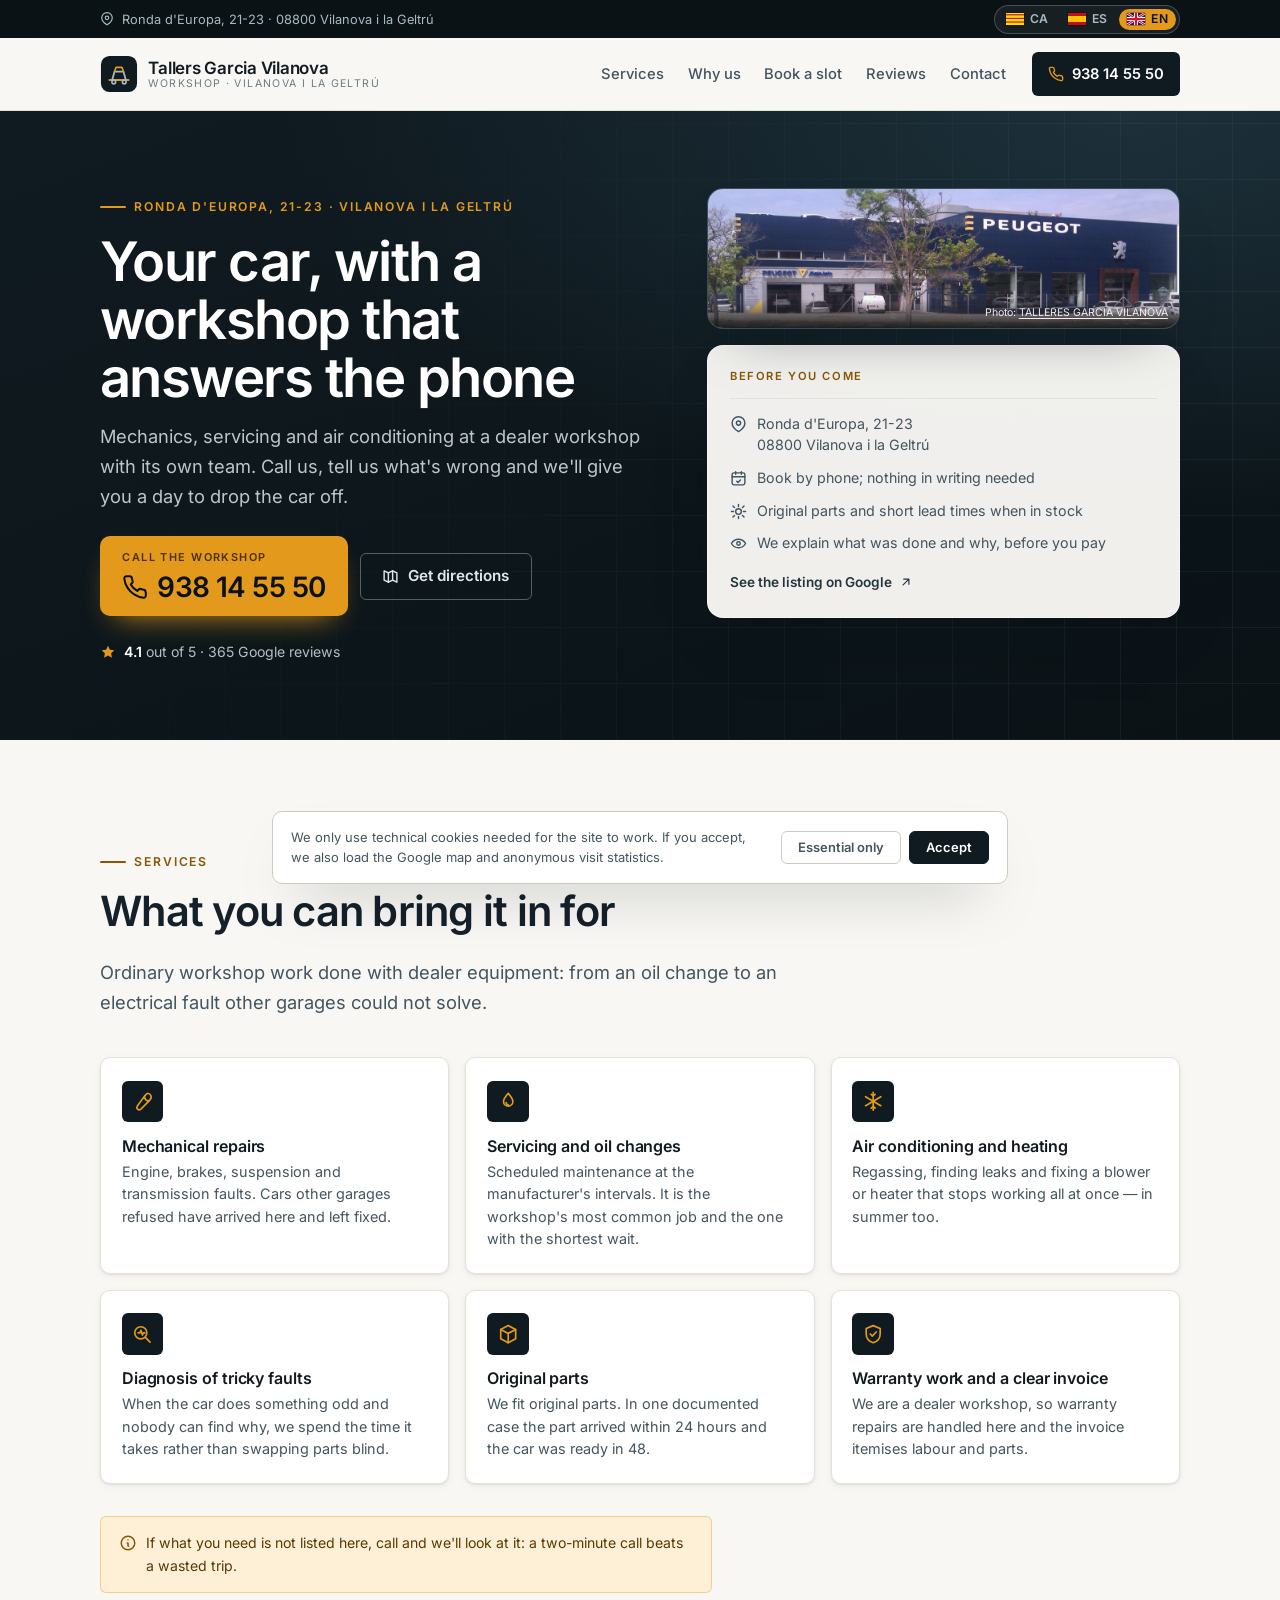
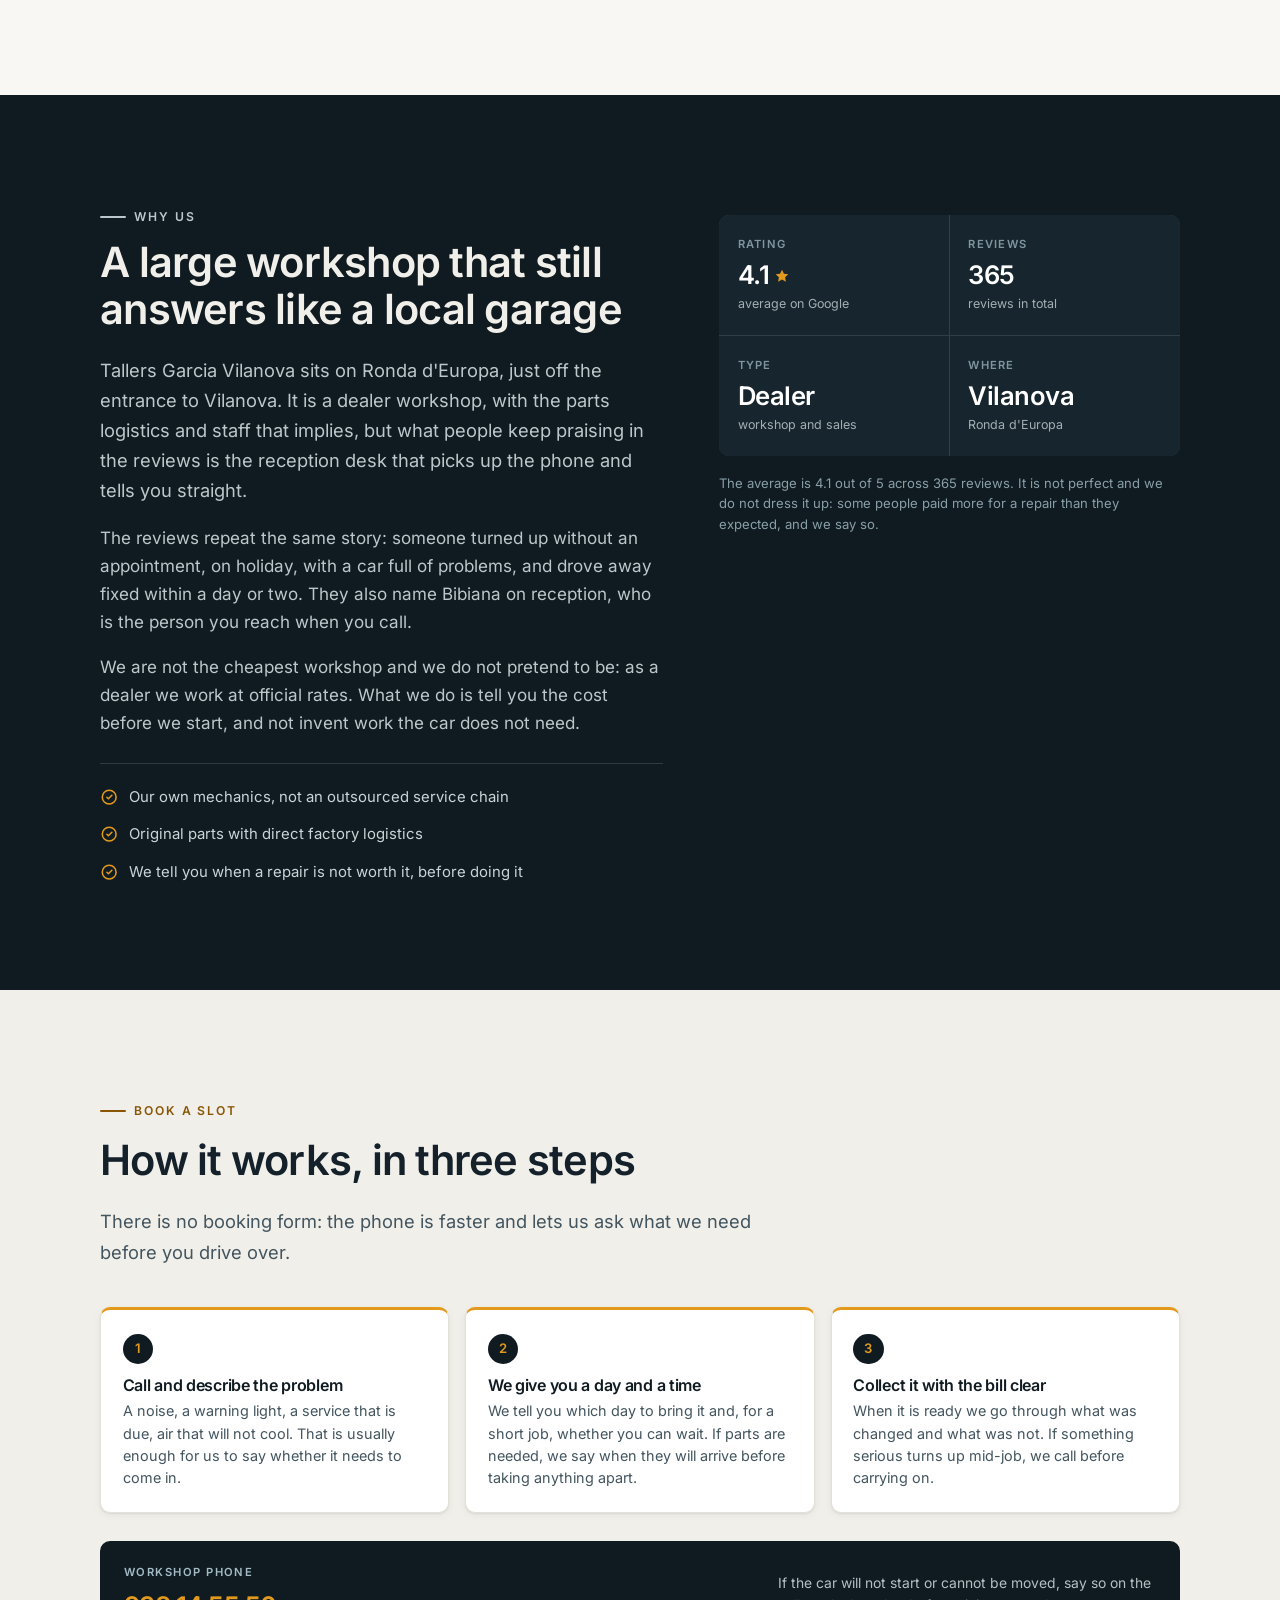
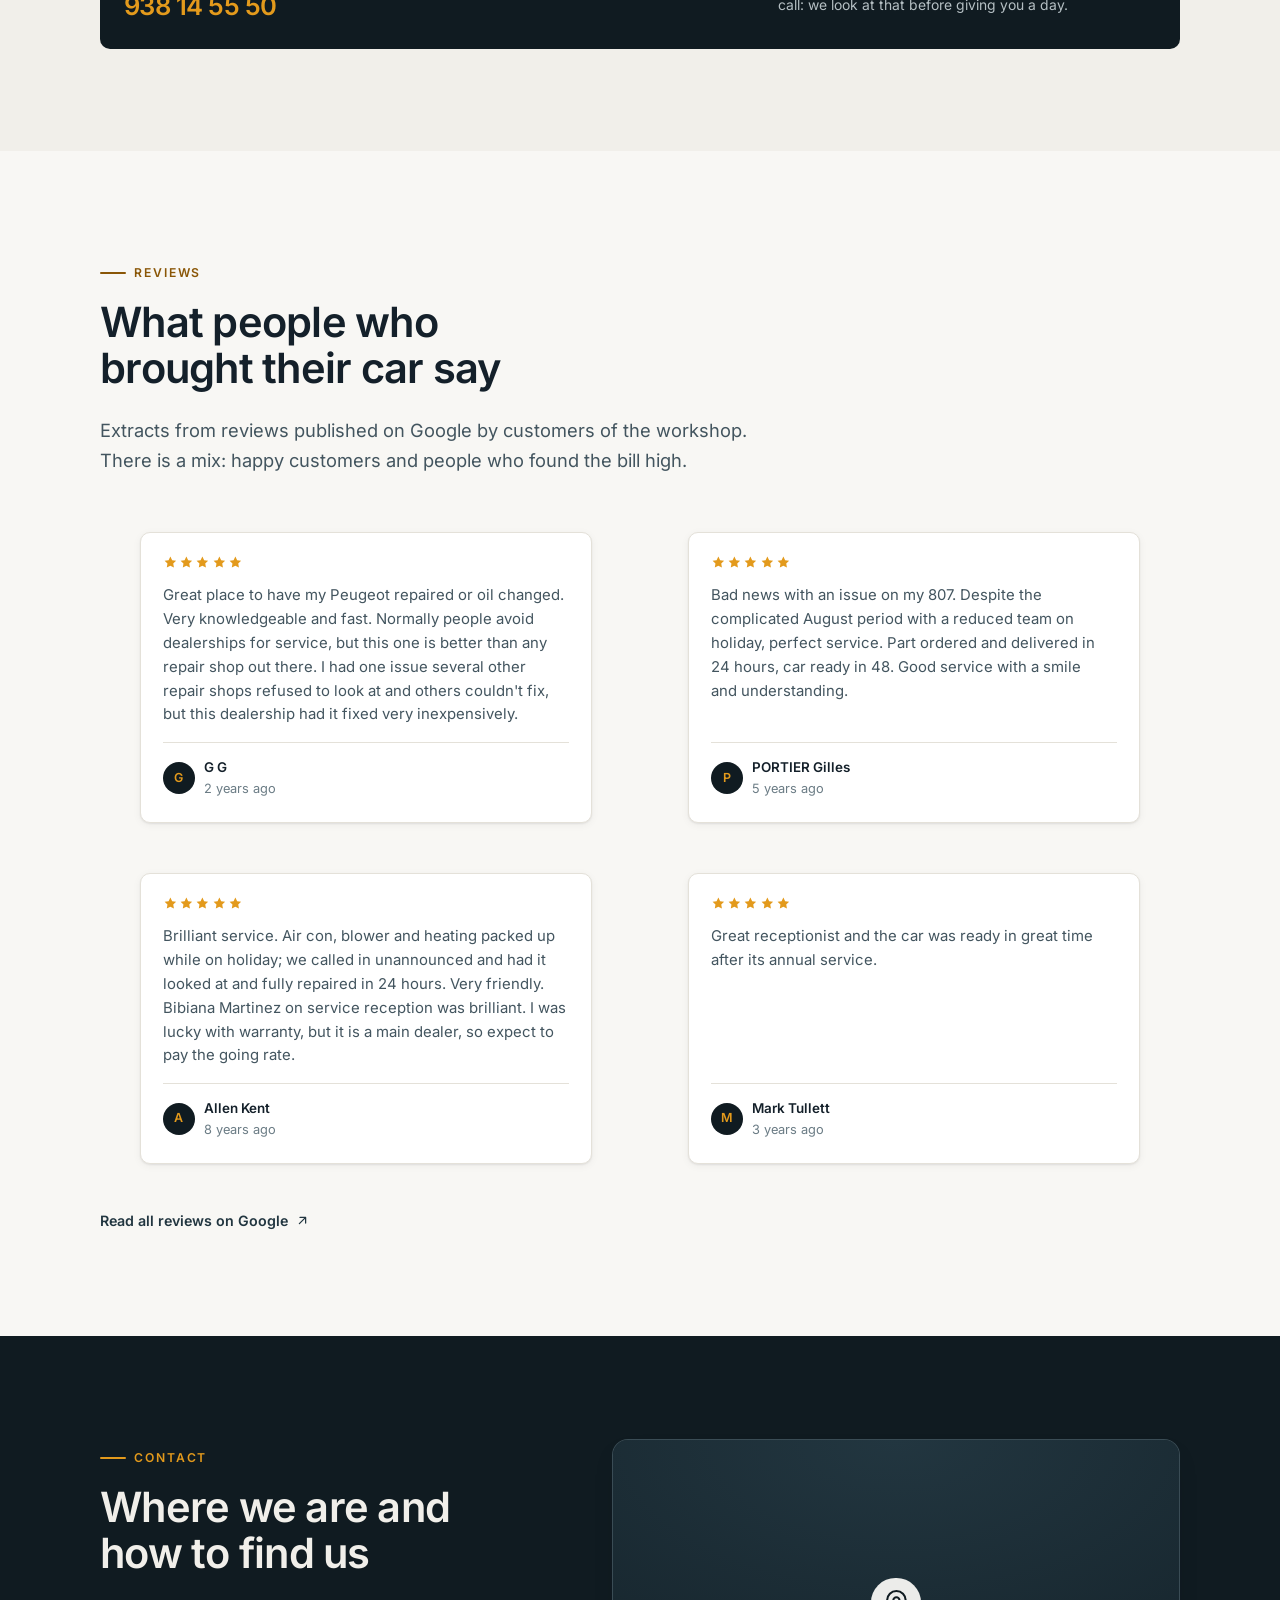
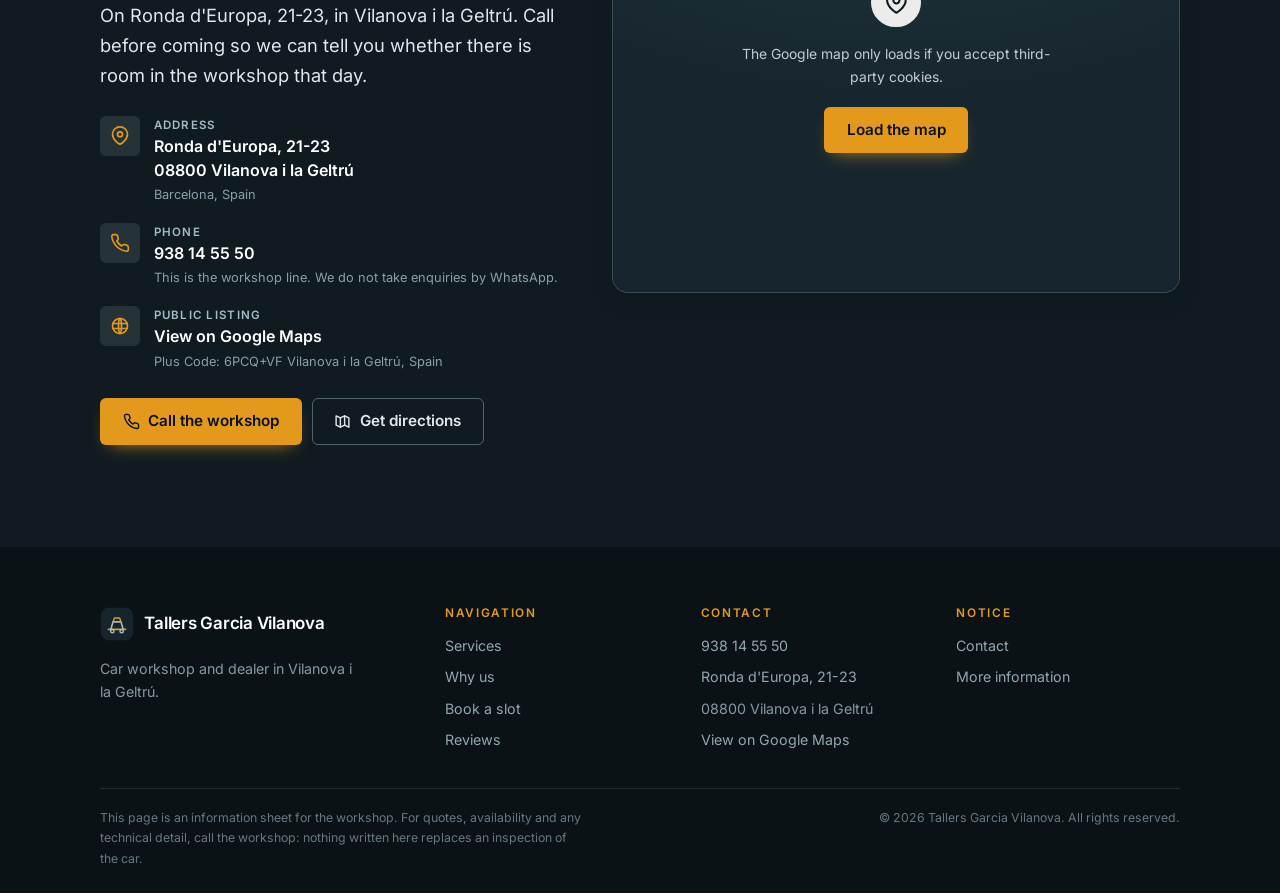
==== commit 052ef614: "Ship the finished site: business-specific sections and content" ====
--- a/en/index.html
+++ b/en/index.html
@@ -40,6 +40,11 @@
 <link rel="manifest" href="../site.webmanifest">
 <link rel="preload" href="../assets/fonts/inter-latin.woff2" as="font" type="font/woff2" crossorigin>
 <link rel="stylesheet" href="../assets/css/styles.css">
+<script>
+  /* Scroll-reveal animation is opt-in: without this class every .reveal block stays
+     fully visible, so a visitor with JS blocked or broken still reads the whole page. */
+  document.documentElement.classList.add("js");
+</script>
 <script>
   /* Google Analytics 4 with consent mode. Goes in <head> of every generated page,
      before any other script. Nothing is fetched from Google until the visitor
@@ -275,13 +280,13 @@
       <ul class="cards">
         
         <li class="card reveal">
-          <span class="card__icon" aria-hidden="true"><svg viewBox="0 0 24 24" fill="none" stroke="currentColor" stroke-width="1.8" stroke-linecap="round" stroke-linejoin="round" aria-hidden="true"><circle cx="12" cy="12" r="9"/><path d="M12 8v8M8 12h8"/></svg></span>
+          <span class="card__icon" aria-hidden="true"><svg viewBox="0 0 24 24" fill="none" stroke="currentColor" stroke-width="1.8" stroke-linecap="round" stroke-linejoin="round" aria-hidden="true"><path d="M14.7 6.3a4 4 0 0 0 5 5l-9.4 9.4a2.5 2.5 0 0 1-3.5-3.5Z"/><path d="M14.7 6.3 17.5 3.5a4 4 0 0 1 3 6.8l-2.8 2.8"/></svg></span>
           <h3>Mechanical repairs</h3>
           <p>Engine, brakes, suspension and transmission faults. Cars other garages refused have arrived here and left fixed.</p>
         </li>
         
         <li class="card reveal">
-          <span class="card__icon" aria-hidden="true"><svg viewBox="0 0 24 24" fill="none" stroke="currentColor" stroke-width="1.8" stroke-linecap="round" stroke-linejoin="round" aria-hidden="true"><circle cx="12" cy="12" r="9"/><path d="M12 8v8M8 12h8"/></svg></span>
+          <span class="card__icon" aria-hidden="true"><svg viewBox="0 0 24 24" fill="none" stroke="currentColor" stroke-width="1.8" stroke-linecap="round" stroke-linejoin="round" aria-hidden="true"><path d="M12 3.5c2.6 3.4 5 5.8 5 8.8a5 5 0 0 1-10 0c0-3 2.4-5.4 5-8.8Z"/><path d="M9.8 13.4a2.4 2.4 0 0 0 2.2 2.6"/></svg></span>
           <h3>Servicing and oil changes</h3>
           <p>Scheduled maintenance at the manufacturer&#39;s intervals. It is the workshop&#39;s most common job and the one with the shortest wait.</p>
         </li>
@@ -299,13 +304,13 @@
         </li>
         
         <li class="card reveal">
-          <span class="card__icon" aria-hidden="true"><svg viewBox="0 0 24 24" fill="none" stroke="currentColor" stroke-width="1.8" stroke-linecap="round" stroke-linejoin="round" aria-hidden="true"><circle cx="12" cy="12" r="9"/><path d="M12 8v8M8 12h8"/></svg></span>
+          <span class="card__icon" aria-hidden="true"><svg viewBox="0 0 24 24" fill="none" stroke="currentColor" stroke-width="1.8" stroke-linecap="round" stroke-linejoin="round" aria-hidden="true"><path d="M12 2.8 20 7v10l-8 4.2L4 17V7Z"/><path d="M4 7l8 4.2L20 7M12 11.2v10"/></svg></span>
           <h3>Original parts</h3>
           <p>We fit original parts. In one documented case the part arrived within 24 hours and the car was ready in 48.</p>
         </li>
         
         <li class="card reveal">
-          <span class="card__icon" aria-hidden="true"><svg viewBox="0 0 24 24" fill="none" stroke="currentColor" stroke-width="1.8" stroke-linecap="round" stroke-linejoin="round" aria-hidden="true"><circle cx="12" cy="12" r="9"/><path d="M12 8v8M8 12h8"/></svg></span>
+          <span class="card__icon" aria-hidden="true"><svg viewBox="0 0 24 24" fill="none" stroke="currentColor" stroke-width="1.8" stroke-linecap="round" stroke-linejoin="round" aria-hidden="true"><path d="M12 2.8 4.5 6v5.5c0 4.6 3.1 8.3 7.5 9.7 4.4-1.4 7.5-5.1 7.5-9.7V6Z"/><path d="m8.8 11.8 2.2 2.2 4.2-4.4"/></svg></span>
           <h3>Warranty work and a clear invoice</h3>
           <p>We are a dealer workshop, so warranty repairs are handled here and the invoice itemises labour and parts.</p>
         </li>
--- a/assets/css/styles.css
+++ b/assets/css/styles.css
@@ -609,9 +609,11 @@
 .hero__cardLink:hover { text-decoration: underline; }
 
 /* ---------- services ---------- */
+/* six service cards: three per row on desktop keeps two even rows instead of a
+   lopsided 4 + 2 */
 .cards {
   display: grid;
-  grid-template-columns: repeat(auto-fit, minmax(min(100%, 16rem), 1fr));
+  grid-template-columns: repeat(auto-fit, minmax(min(100%, 19rem), 1fr));
   gap: 1rem;
 }
 .card {
@@ -812,10 +814,14 @@
 }
 
 /* ---------- reviews ---------- */
+/* four testimonials: 2 x 2 reads better than three plus a widow */
 .quotes {
   display: grid;
-  grid-template-columns: repeat(auto-fit, minmax(min(100%, 17rem), 1fr));
+  grid-template-columns: 1fr;
   gap: 1rem;
+}
+@media (min-width: 560px) {
+  .quotes { grid-template-columns: repeat(2, minmax(0, 1fr)); }
 }
 .quote {
   display: flex;
@@ -1081,18 +1087,20 @@
 .cookiebar__reject:hover { background: var(--paper-100); }
 
 /* ---------- reveal on scroll ---------- */
-.reveal {
+/* Gated on .js: the server-rendered HTML must never ship content already faded out,
+   or a blocked/broken script leaves the page blank below the hero. */
+.js .reveal {
   opacity: 0;
   transform: translateY(16px);
   transition: opacity .55s ease, transform .55s cubic-bezier(.22, 1, .36, 1);
 }
-.reveal.is-visible {
+.js .reveal.is-visible {
   opacity: 1;
   transform: none;
 }
 @media (prefers-reduced-motion: reduce) {
   html { scroll-behavior: auto; }
-  .reveal { opacity: 1; transform: none; transition: none; }
+  .js .reveal { opacity: 1; transform: none; transition: none; }
   .btn:hover, .card:hover, .hero__phone:hover { transform: none; }
 }
 
@@ -1149,6 +1157,8 @@
   .hero__phone { align-items: center; text-align: center; }
   .hero__call .btn { width: 100%; }
   .hero__aside { flex-direction: column; }
+  /* a 3.4:1 panorama collapses to a 100 px strip on a phone: crop to 16:9 instead */
+  .hero__photo img { aspect-ratio: 16 / 9; }
   .hero__card { padding: 1.2rem; }
   .stats { grid-template-columns: repeat(2, minmax(0, 1fr)); }
   .stat { padding: 1rem .85rem; }
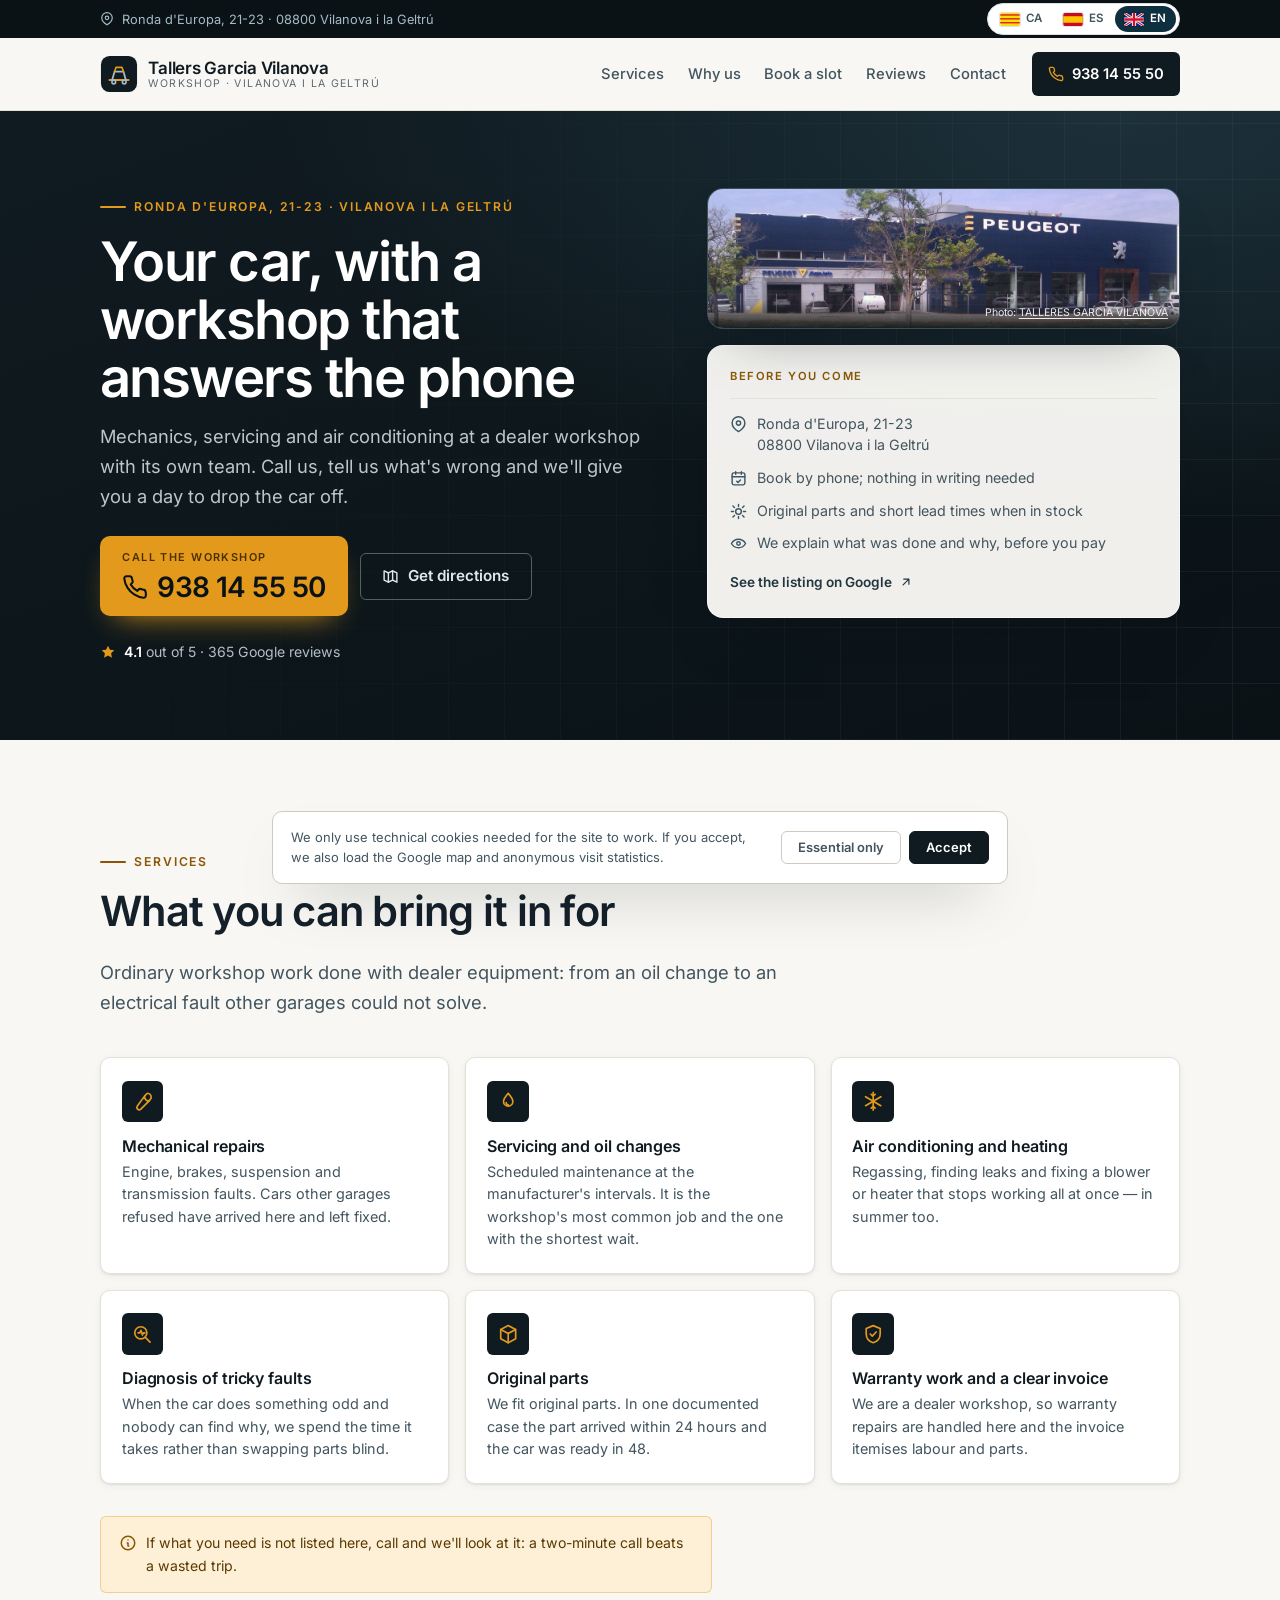
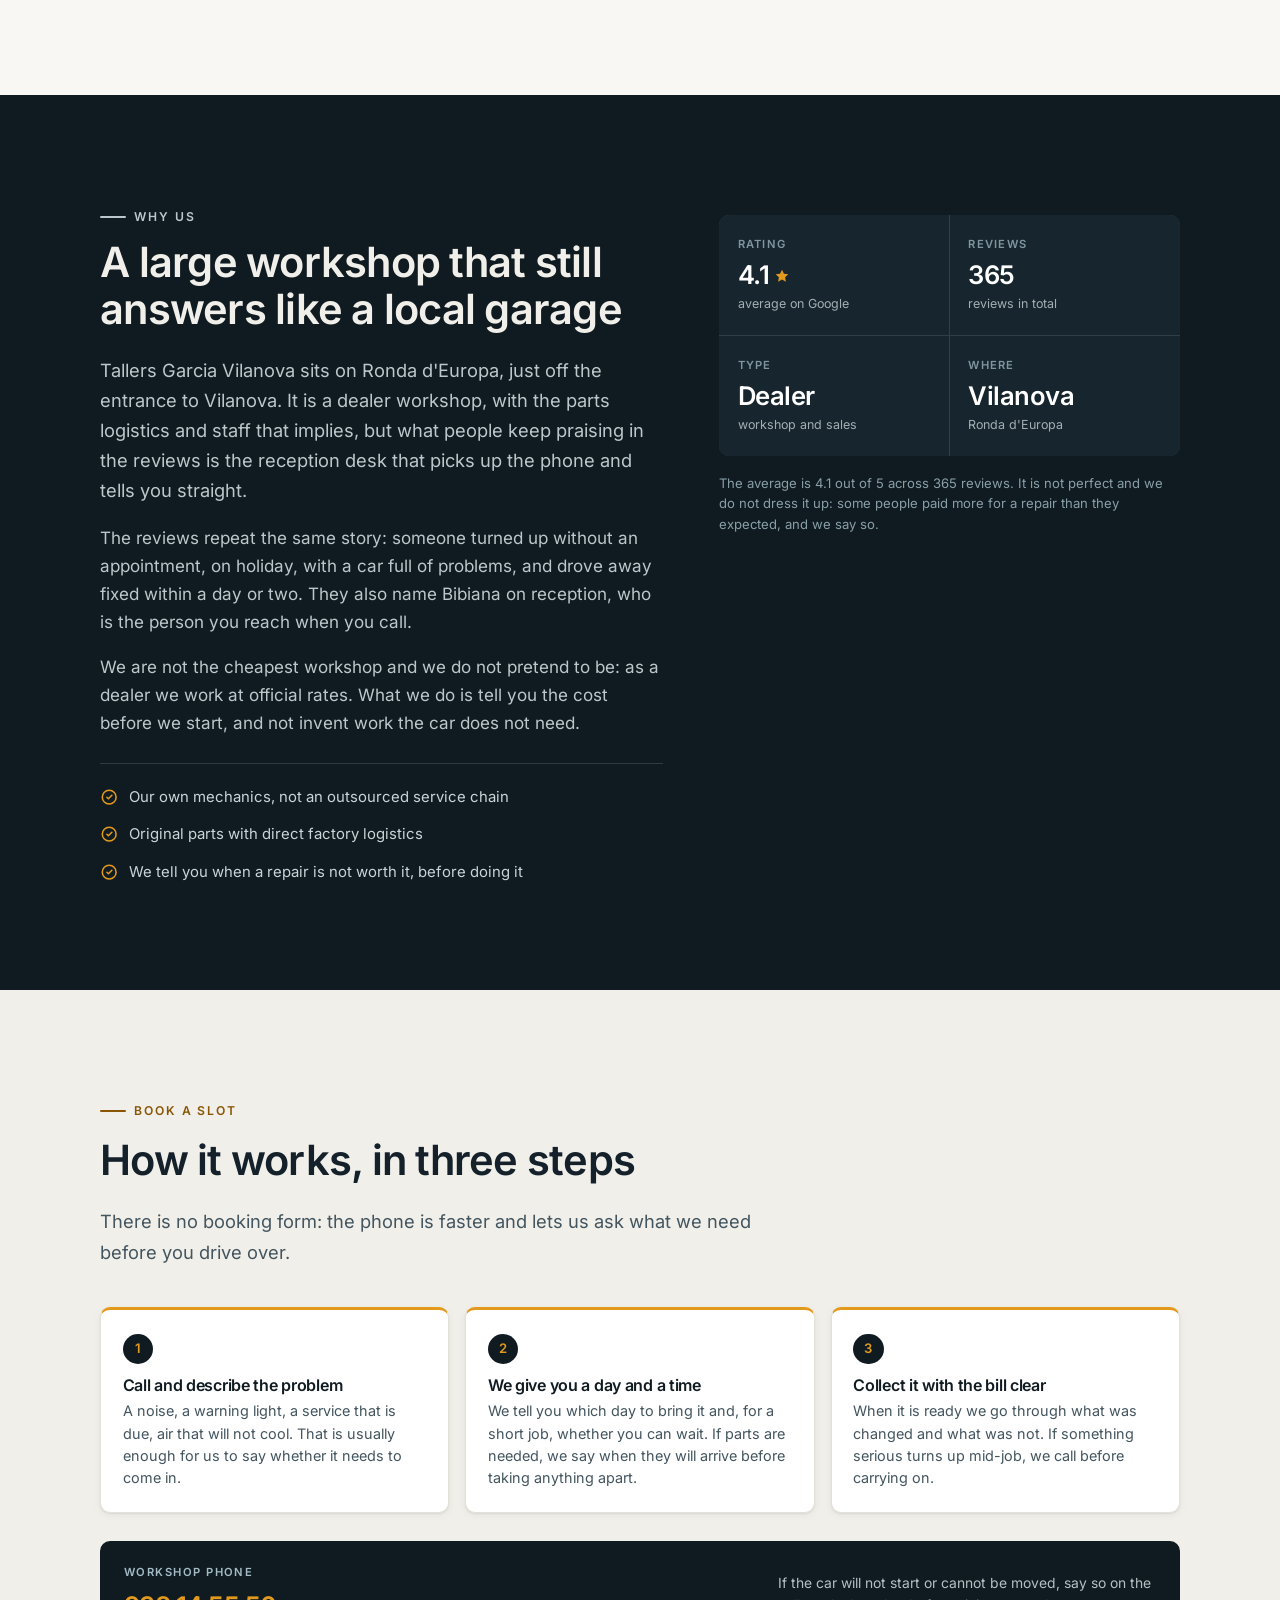
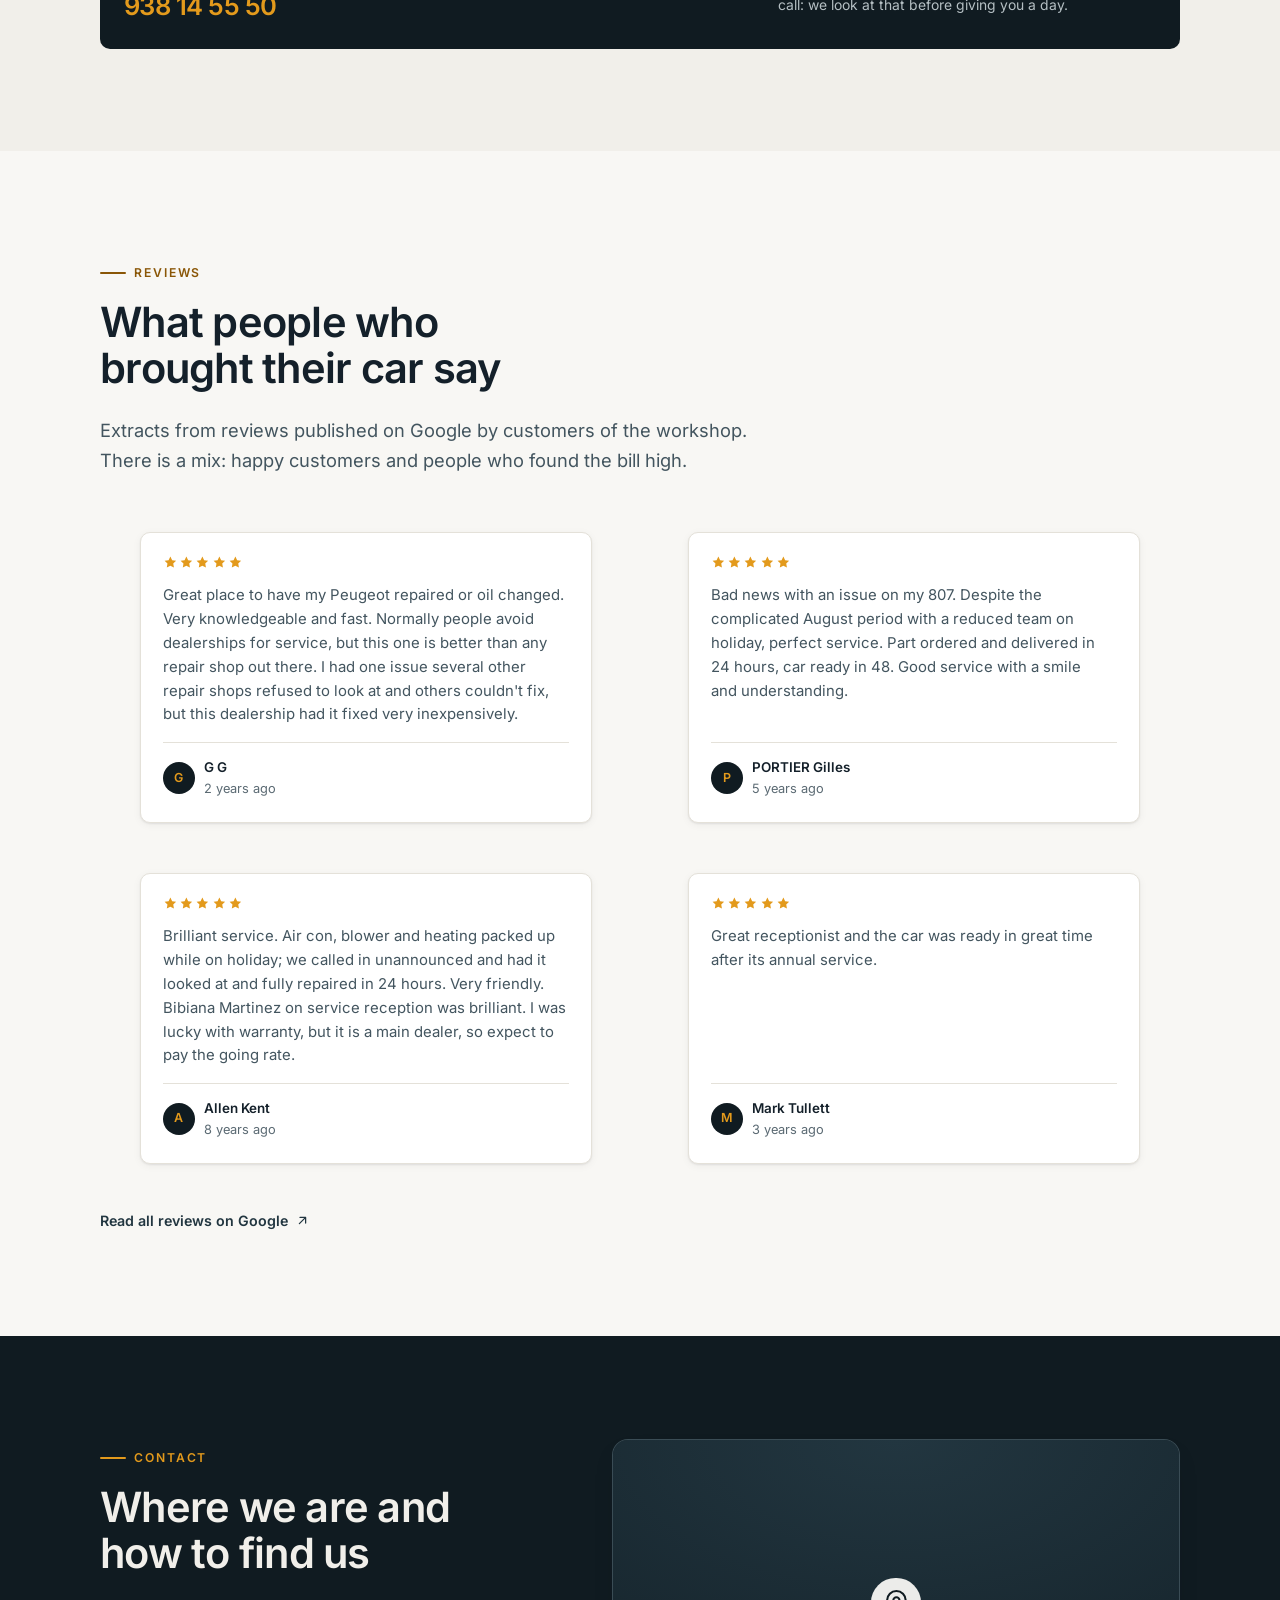
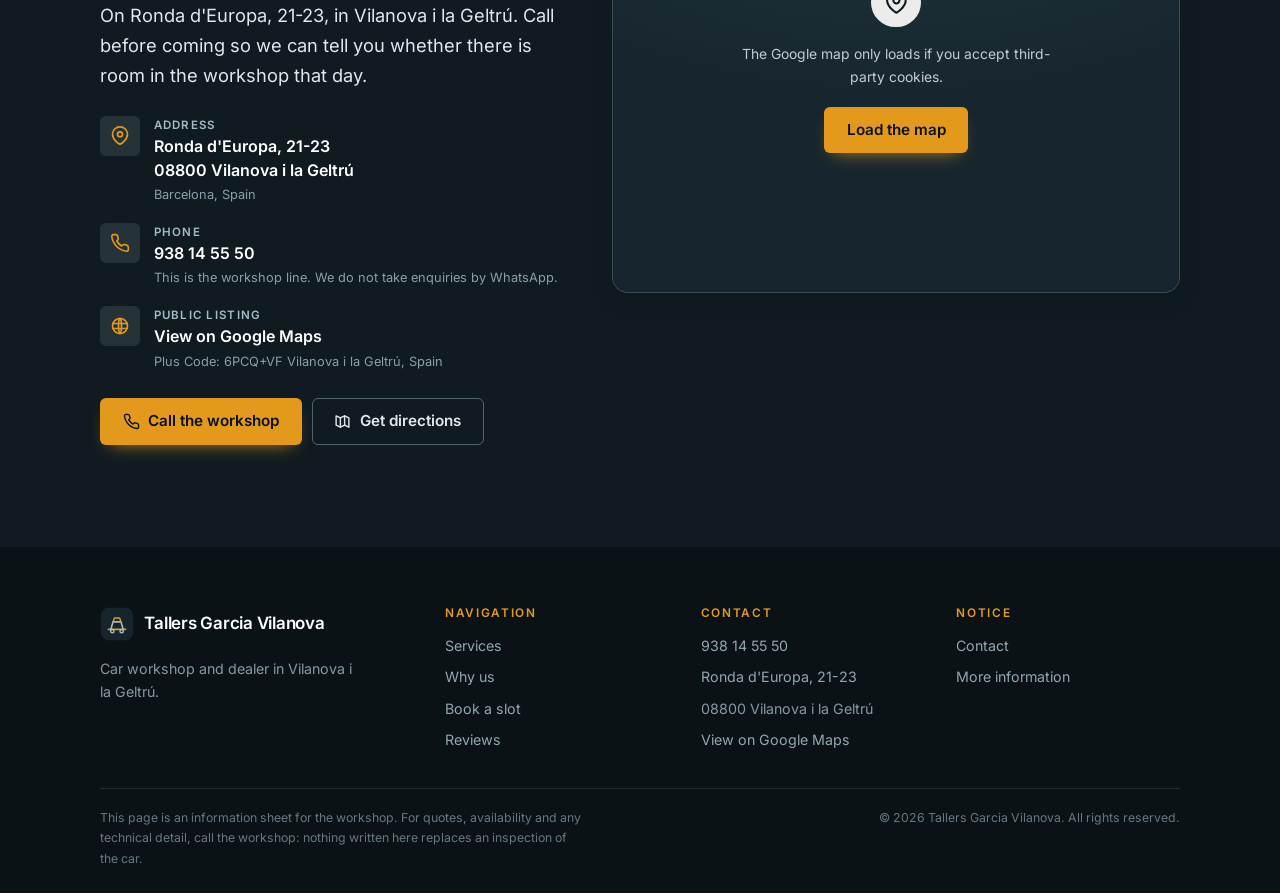
==== commit dad65801: "Vendor the shared UI components and drop the local copies" ====
--- a/en/index.html
+++ b/en/index.html
@@ -39,6 +39,7 @@
 <link rel="apple-touch-icon" href="../assets/img/apple-touch-icon.png">
 <link rel="manifest" href="../site.webmanifest">
 <link rel="preload" href="../assets/fonts/inter-latin.woff2" as="font" type="font/woff2" crossorigin>
+<link rel="stylesheet" href="../assets/css/components.css">
 <link rel="stylesheet" href="../assets/css/styles.css">
 <script>
   /* Scroll-reveal animation is opt-in: without this class every .reveal block stays
@@ -638,6 +639,7 @@
   </div>
 </div>
 
+<script src="../assets/js/components.js" defer></script>
 <script src="../assets/js/main.js" defer></script>
 </body>
 </html>
--- a/assets/css/components.css
+++ b/assets/css/components.css
@@ -0,0 +1,138 @@
+/* ==========================================================================
+   Shared UI components — the canonical source for every generated site.
+   Repo: yourdataweb/site-components
+   Vendored into each site at assets/css/components.css and pinned by
+   src/components.lock (sha256). Do not edit the copy inside a site: change
+   this file, bump VERSION, and re-run scripts/sync-shared.mjs everywhere.
+
+   Each site sets only the custom properties; the rules stay identical, so a
+   fix here reaches every site instead of drifting into eight variants.
+   ========================================================================== */
+
+/* ---------- visually hidden, but readable by assistive tech ---------- */
+.sr-only {
+  position: absolute;
+  width: 1px;
+  height: 1px;
+  padding: 0;
+  margin: -1px;
+  overflow: hidden;
+  clip: rect(0 0 0 0);
+  white-space: nowrap;
+  border: 0;
+}
+
+/* ---------- skip link ---------- */
+.skip-link {
+  position: absolute;
+  left: -9999px;
+  top: 0;
+  z-index: 100;
+  padding: .75rem 1.25rem;
+  border-radius: 0 0 6px 0;
+  background: var(--shared-ink, #10222a);
+  color: #fff;
+  text-decoration: none;
+}
+.skip-link:focus { left: 0; }
+
+/* ---------- language switch ----------
+   Site overrides, set in its own :root:
+     --langs-bg --langs-border --langs-ink --langs-active-bg --langs-active-ink
+   Geometry is fixed on purpose: a flags-only variant made the pill narrower
+   than the flag plus its padding, so the active background bled past the flag,
+   and a per-site height meant the bar never aligned with the button beside it.
+   -------------------------------------------------------------------------- */
+.langs {
+  display: inline-flex;
+  align-items: center;
+  gap: 2px;
+  height: 32px;
+  padding: 0 3px;
+  border: 1px solid var(--langs-border, #d8dee2);
+  border-radius: 999px;
+  background: var(--langs-bg, #fff);
+  box-sizing: border-box;
+}
+.langs__link {
+  display: inline-flex;
+  align-items: center;
+  justify-content: center;
+  gap: 6px;
+  height: 26px;
+  padding: 0 9px;
+  border-radius: 999px;
+  text-decoration: none;
+  line-height: 1;
+  color: var(--langs-ink, #40565f);
+  transition: background-color .15s ease, color .15s ease;
+}
+.langs__link:hover { background: rgba(0, 0, 0, .06); }
+.langs__link[aria-current="true"] {
+  background: var(--langs-active-bg, #0e2f3d);
+  color: var(--langs-active-ink, #fff);
+}
+.langs__link[aria-current="true"]:hover { background: var(--langs-active-bg, #0e2f3d); }
+
+/* The flag markup is a bare <svg> with only a viewBox, so it sizes itself and
+   would overflow the pill; the box is a hard size that clips it. */
+.langs__flag {
+  display: block;
+  flex: none;
+  width: 20px;
+  height: 13px;
+  border-radius: 2px;
+  overflow: hidden;
+  box-shadow: 0 0 0 1px rgba(0, 0, 0, .12);
+}
+.langs__flag svg {
+  display: block;
+  width: 20px;
+  height: 13px;
+}
+.langs__code {
+  font-size: .72rem;
+  font-weight: 600;
+  letter-spacing: .05em;
+  text-transform: uppercase;
+}
+
+@media (max-width: 420px) {
+  .langs { height: 30px; }
+  .langs__link { height: 24px; padding: 0 7px; gap: 5px; }
+  .langs__code { font-size: .68rem; }
+}
+
+/* ---------- reveal on scroll ----------
+   Only hidden when the script has marked the document: with JS blocked the
+   content stays visible instead of every block sitting at opacity 0. */
+html.js .reveal {
+  opacity: 0;
+  transform: translateY(16px);
+  transition: opacity .55s ease, transform .55s cubic-bezier(.22, 1, .36, 1);
+}
+html.js .reveal.is-visible { opacity: 1; transform: none; }
+@media (prefers-reduced-motion: reduce) {
+  html.js .reveal { opacity: 1; transform: none; transition: none; }
+}
+
+/* ---------- invariants ----------
+   Restated last so a site's own stylesheet cannot quietly change them. The
+   earlier language-switch bugs came from per-site geometry, not from colour. */
+.langs {
+  height: 32px;
+  padding: 0 3px;
+  gap: 2px;
+  border-radius: 999px;
+  border: 1px solid var(--langs-border, #d8dee2);
+  background: var(--langs-bg, #fff);
+  box-sizing: border-box;
+}
+.langs__link { height: 26px; padding: 0 9px; gap: 6px; border-radius: 999px; }
+.langs__flag { width: 20px; height: 13px; overflow: hidden; flex: none; }
+.langs__flag svg { width: 20px; height: 13px; display: block; }
+
+@media (max-width: 420px) {
+  .langs { height: 30px; }
+  .langs__link { height: 24px; padding: 0 7px; gap: 5px; }
+}
--- a/assets/css/styles.css
+++ b/assets/css/styles.css
@@ -66,7 +66,7 @@
 
   --ink: #14202a;
   --ink-soft: #43555f;
-  --ink-mute: #6b7c85;
+  --ink-mute: #5b6a73;
 
   --radius-sm: 6px;
   --radius: 10px;
@@ -343,41 +343,6 @@
 .nav-toggle:hover { background: var(--paper-200); }
 
 /* ---------- language switch ---------- */
-.langs {
-  display: flex;
-  align-items: center;
-  gap: .2rem;
-  padding: .18rem;
-  border: 1px solid rgba(163, 188, 198, .3);
-  border-radius: 999px;
-  background: rgba(255, 255, 255, .06);
-}
-.langs__link {
-  display: inline-flex;
-  align-items: center;
-  gap: .38rem;
-  padding: .28rem .5rem;
-  border-radius: 999px;
-  text-decoration: none;
-  font-size: .76rem;
-  font-weight: 600;
-  color: var(--steel-300);
-  line-height: 1;
-}
-.langs__link:hover { background: rgba(255, 255, 255, .12); color: #fff; }
-.langs__link[aria-current="true"] {
-  background: var(--amber-500);
-  color: var(--graphite-950);
-}
-.langs__flag {
-  width: 18px;
-  height: 12px;
-  border-radius: 2px;
-  flex: none;
-  box-shadow: 0 0 0 1px rgba(0, 0, 0, .25);
-  display: block;
-}
-.langs__code { text-transform: uppercase; letter-spacing: .04em; }
 
 /* ---------- buttons ---------- */
 .btn {
@@ -1086,7 +1051,6 @@
 }
 .cookiebar__reject:hover { background: var(--paper-100); }
 
-/* ---------- reveal on scroll ---------- */
 /* Gated on .js: the server-rendered HTML must never ship content already faded out,
    or a blocked/broken script leaves the page blank below the hero. */
 .js .reveal {
@@ -1183,3 +1147,18 @@
   .hero, .section--dark, .footer { background: #fff !important; color: #000 !important; }
   .reveal { opacity: 1 !important; transform: none !important; }
 }
+
+
+
+
+/* The flag box is a hard size with clipping: an SVG with only a viewBox renders
+   at its intrinsic size and would otherwise overflow the pill. */
+
+
+/* On narrow screens the code alone is not enough to identify a language for a
+   screen reader, but the visible pill can drop to flag + code compactly. */
+@media (max-width: 420px) {
+  .langs { height: 30px; }
+  .langs__link { height: 24px; padding: 0 7px; gap: 5px; }
+  .langs__code { font-size: .68rem; }
+}
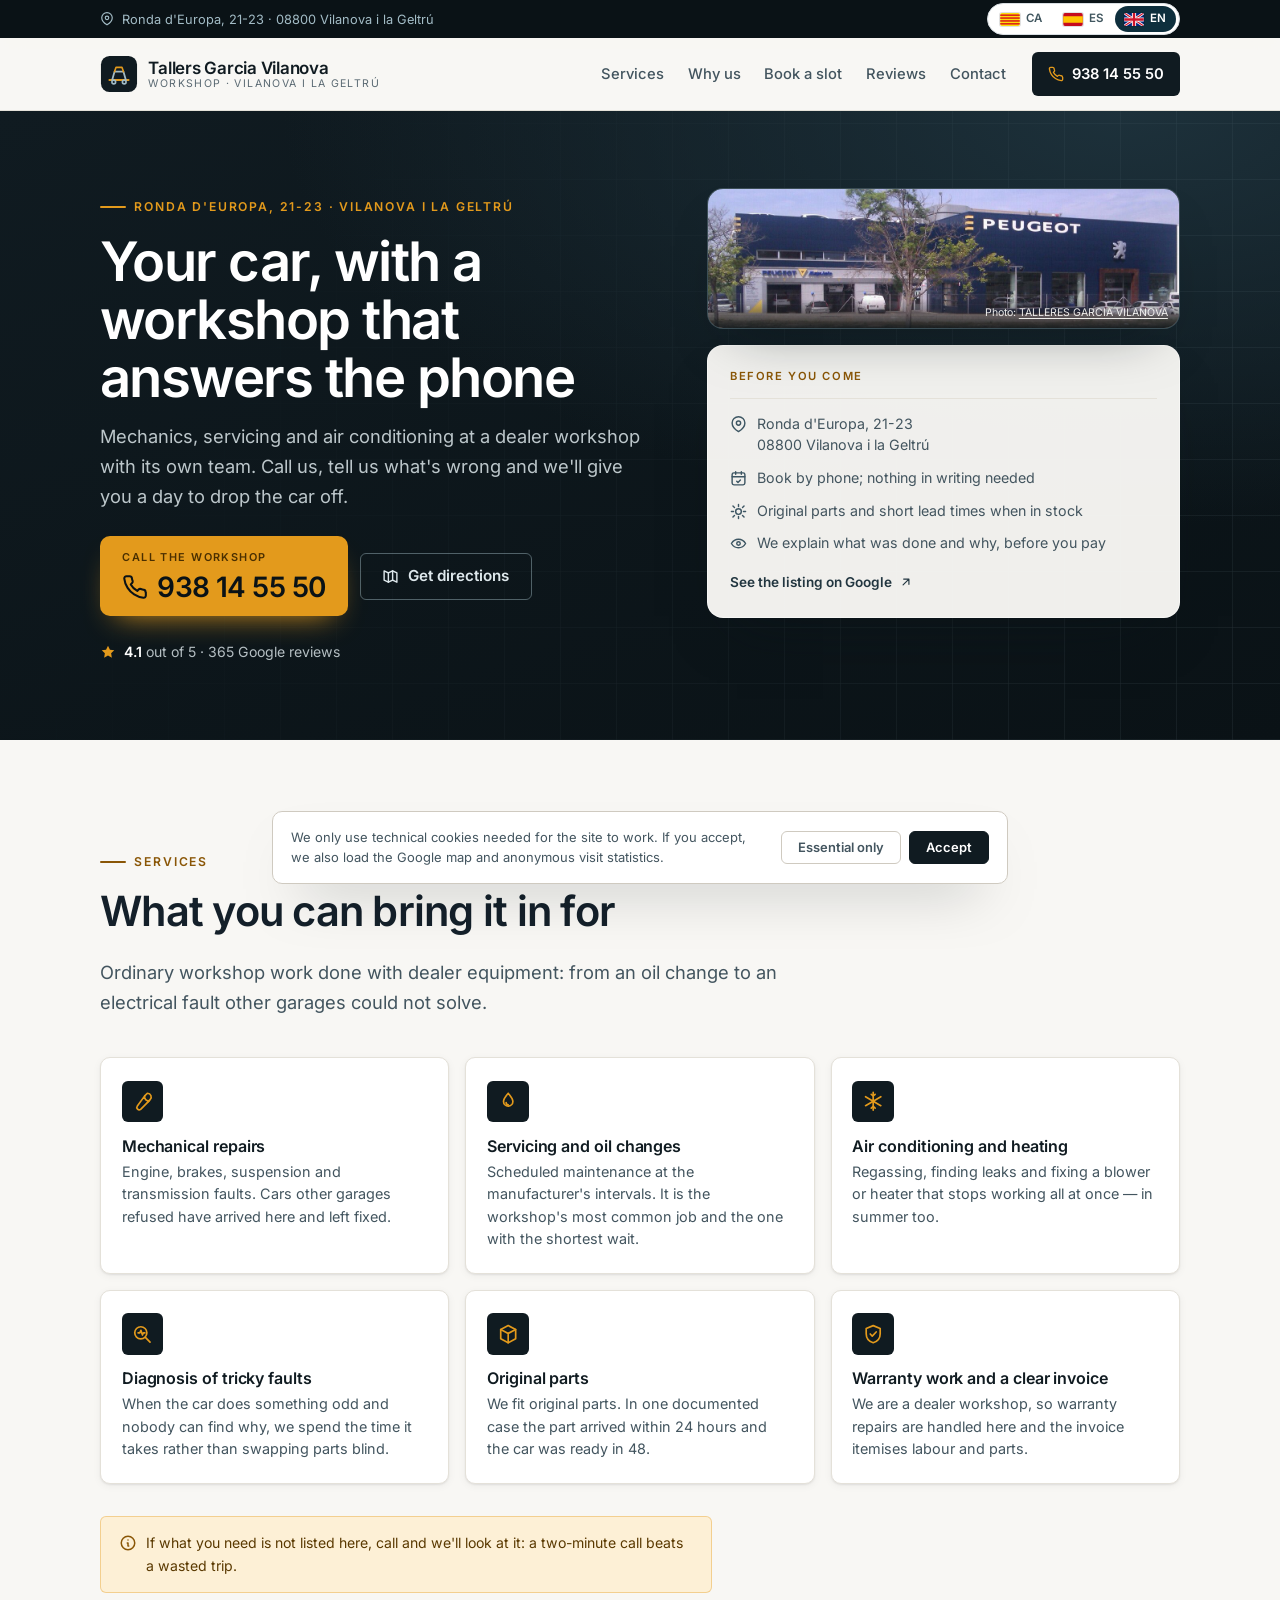
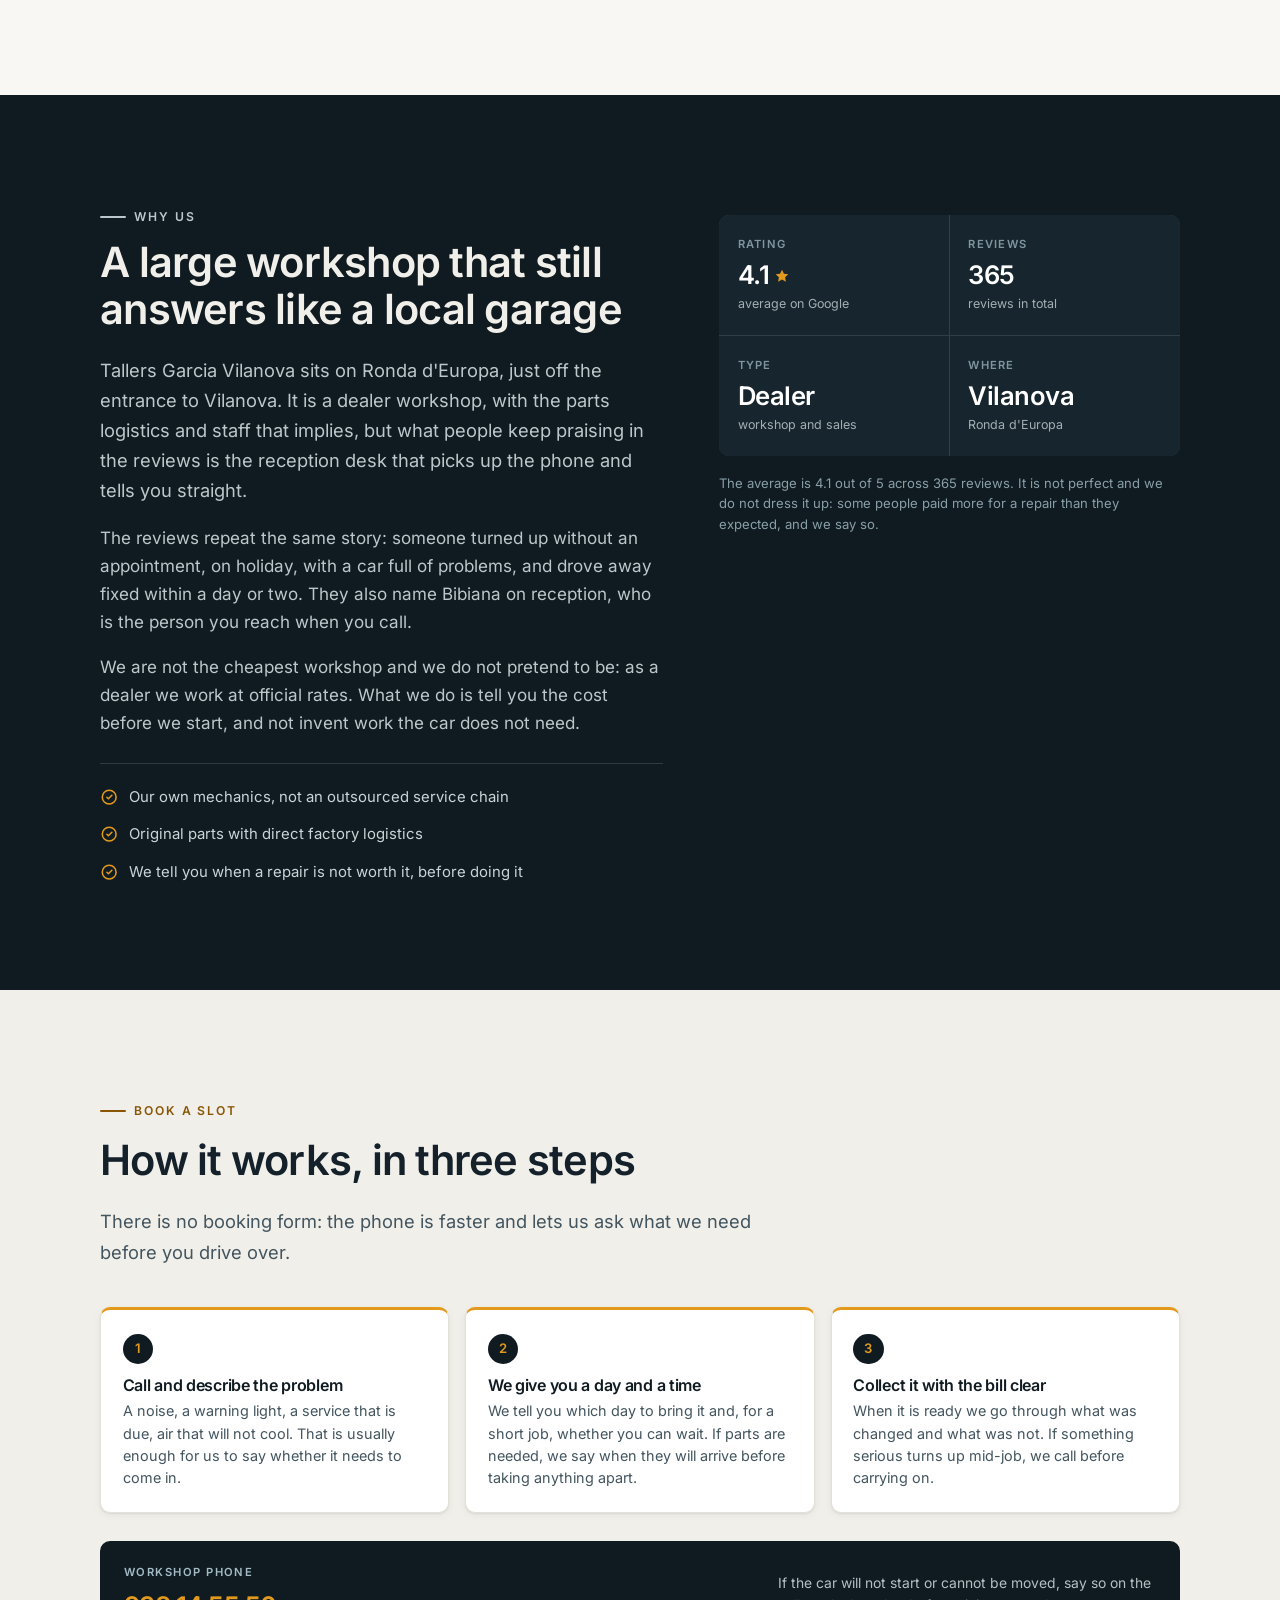
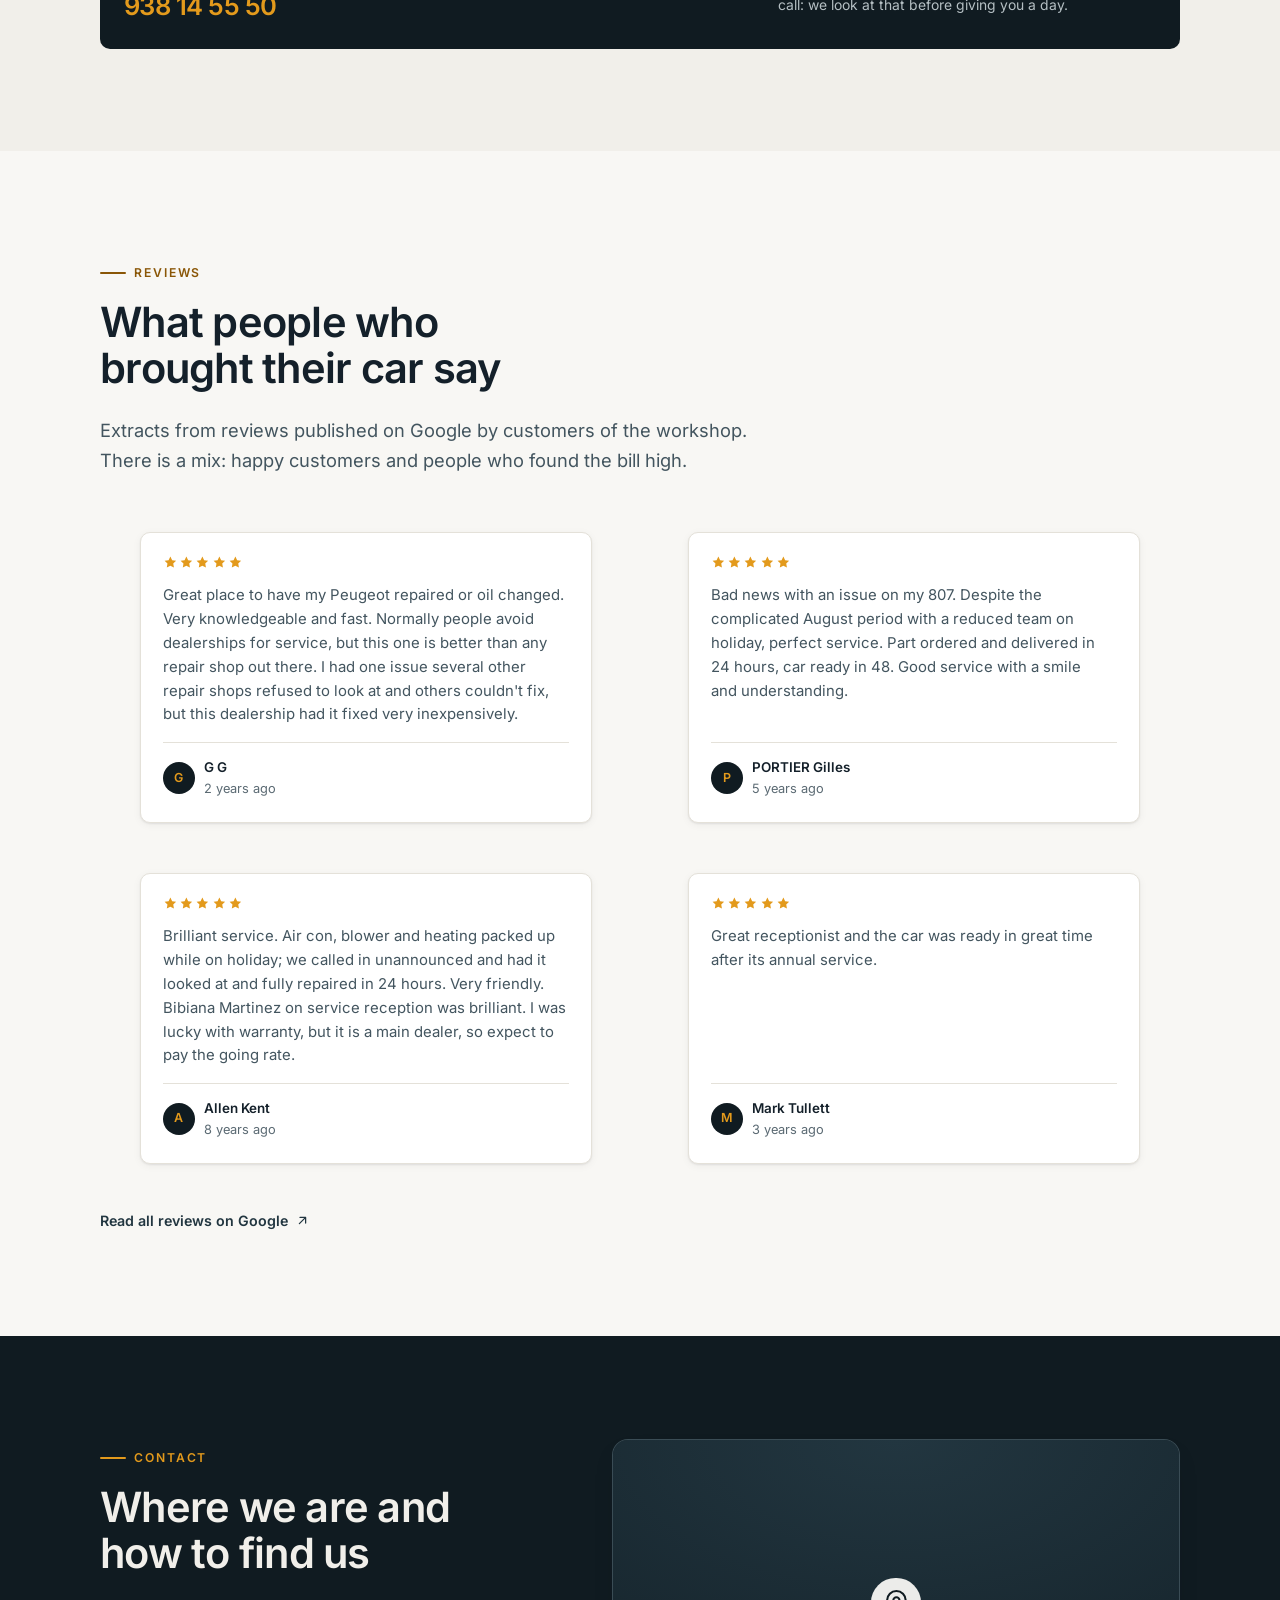
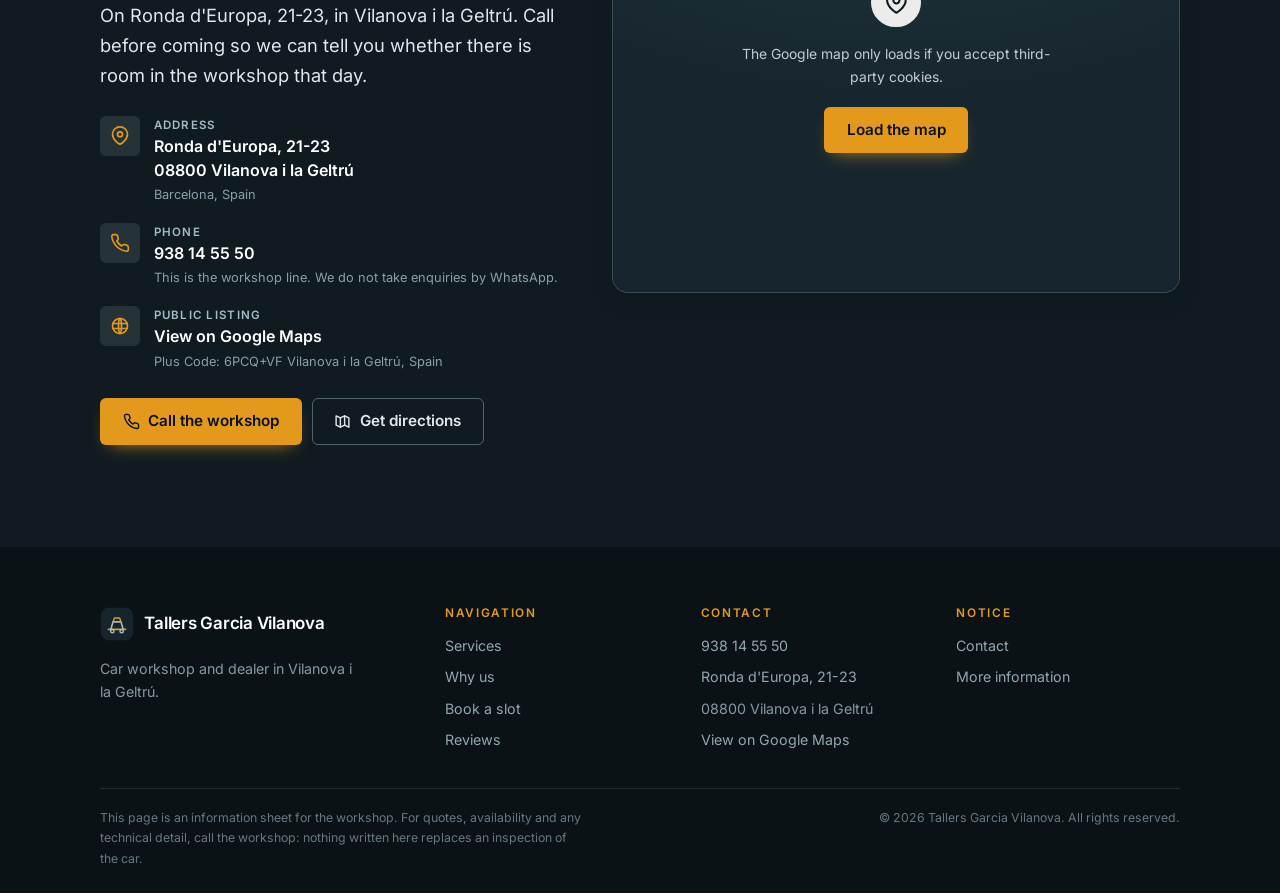
==== commit 9a422299: "Fix the Catalan flag: four evenly spaced red stripes" ====
--- a/en/index.html
+++ b/en/index.html
@@ -142,7 +142,7 @@
     <nav class="langs" aria-label="Change language">
       
       <a class="langs__link" href="../" hreflang="ca" lang="ca">
-        <span class="langs__flag" aria-hidden="true"><svg viewBox="0 0 24 16"><rect width="24" height="16" fill="#fcdd09"/><g fill="#da121a"><rect y="1.6" width="24" height="1.6"/><rect y="6.4" width="24" height="1.6"/><rect y="11.2" width="24" height="1.6"/></g></svg></span>
+        <span class="langs__flag" aria-hidden="true"><svg viewBox="0 0 24 16"><rect width="24" height="16" fill="#fcdd09"/><g fill="#da121a"><rect y="1.7778" width="24" height="1.7778"/><rect y="5.3334" width="24" height="1.7778"/><rect y="8.889" width="24" height="1.7778"/><rect y="12.4446" width="24" height="1.7778"/></g></svg></span>
         <span class="langs__code">ca</span>
         <span class="sr-only">Català</span>
       </a>
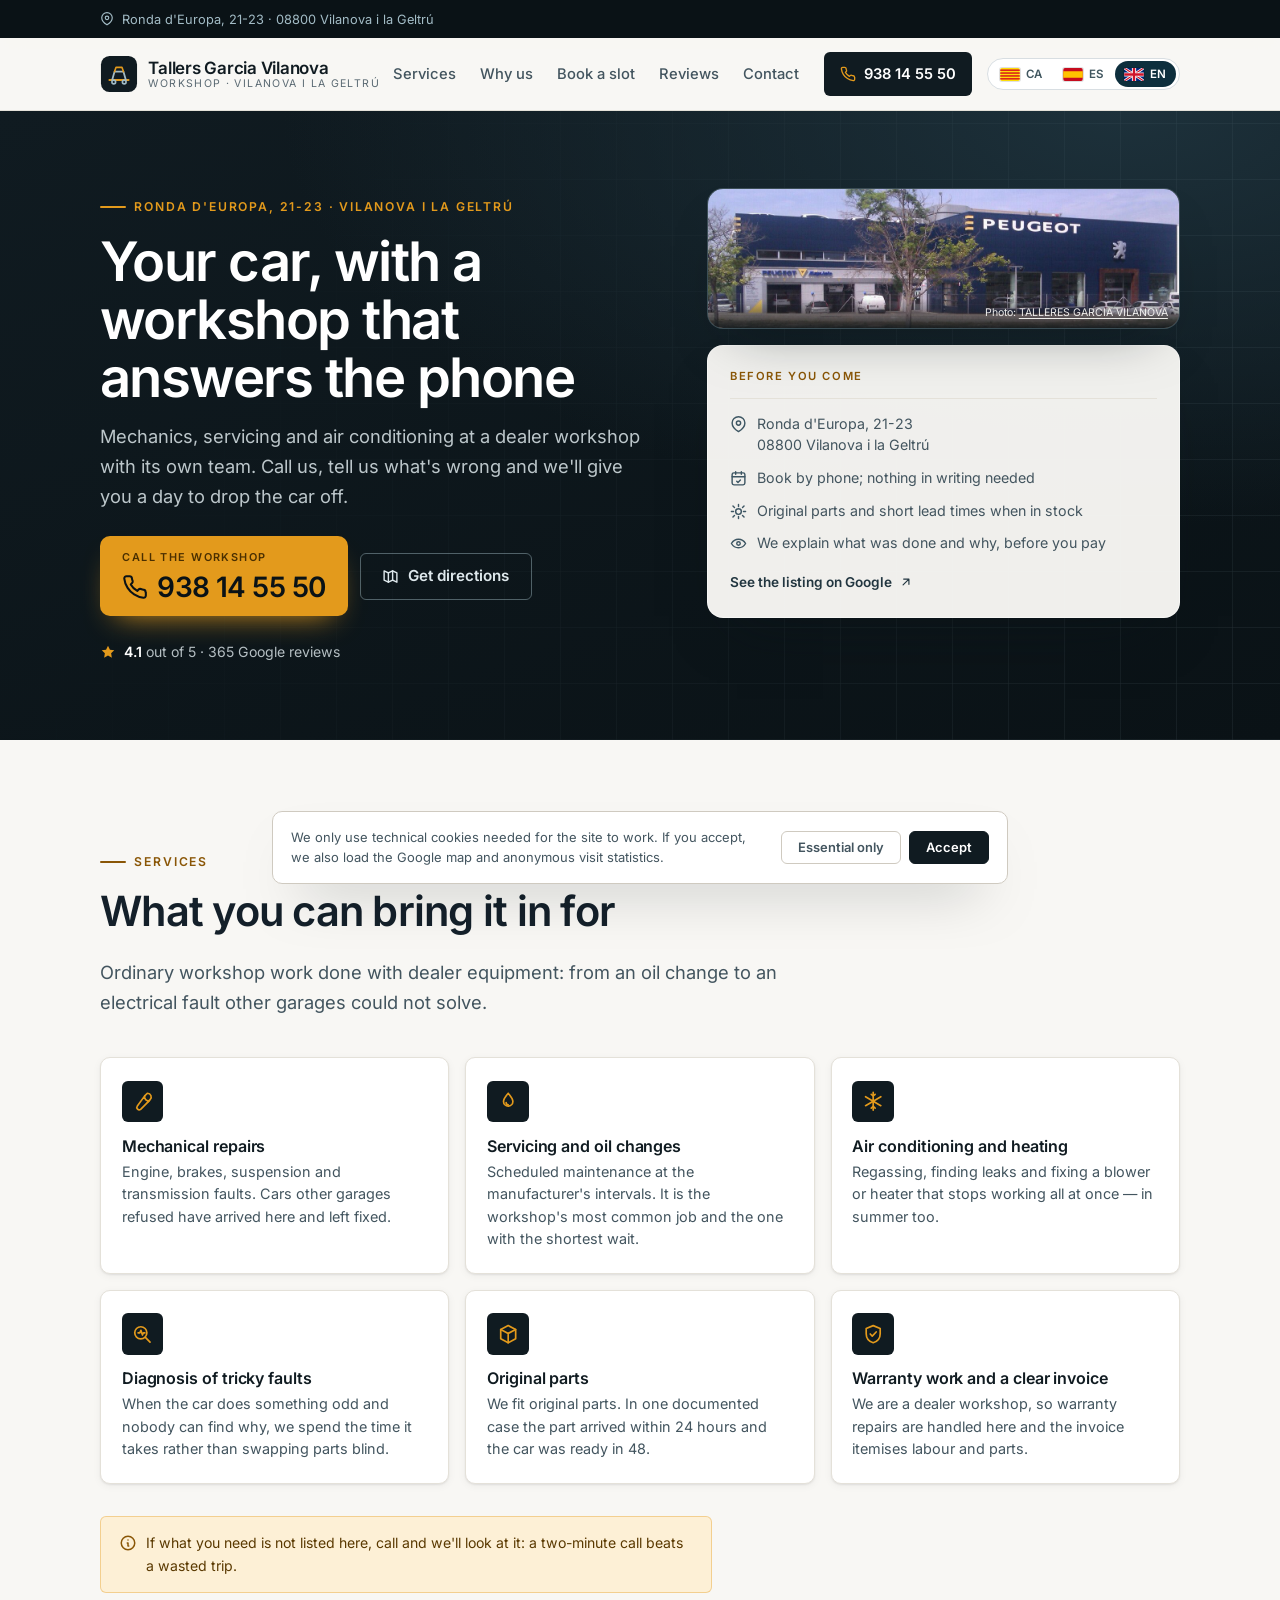
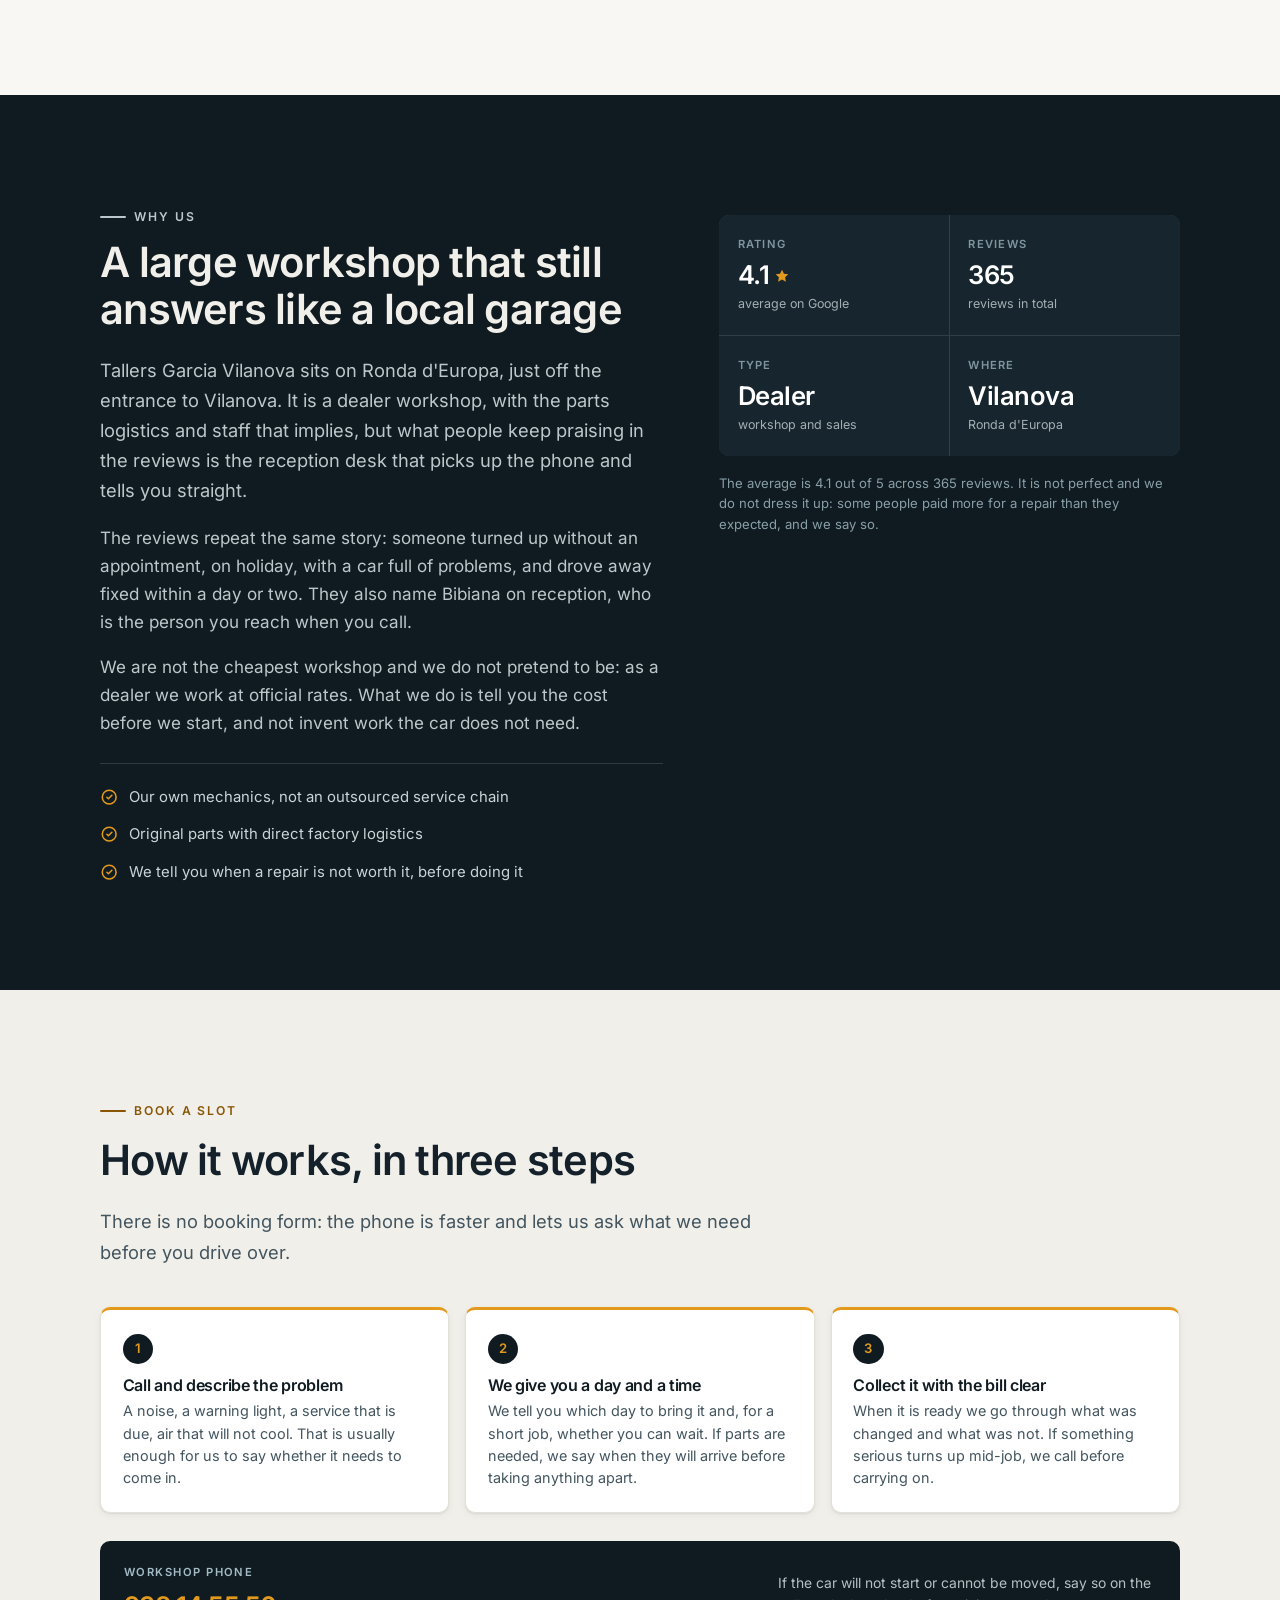
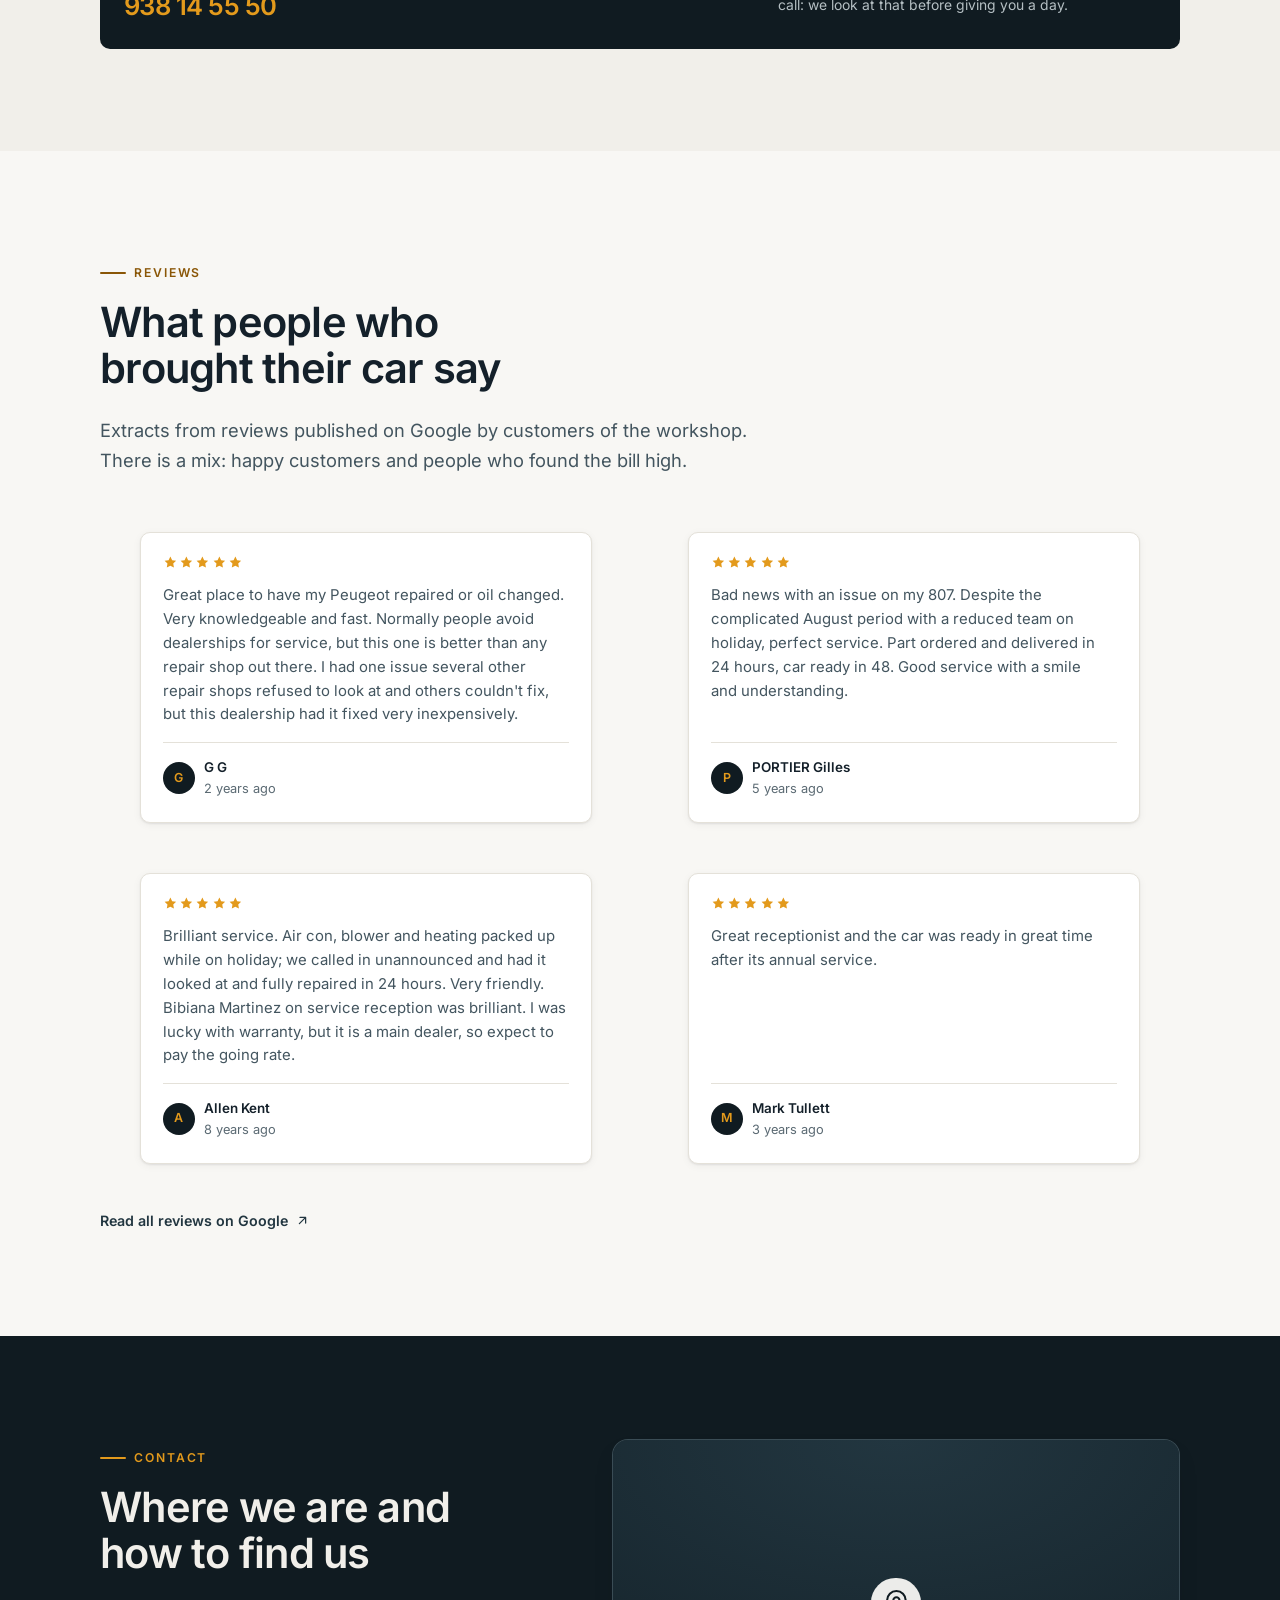
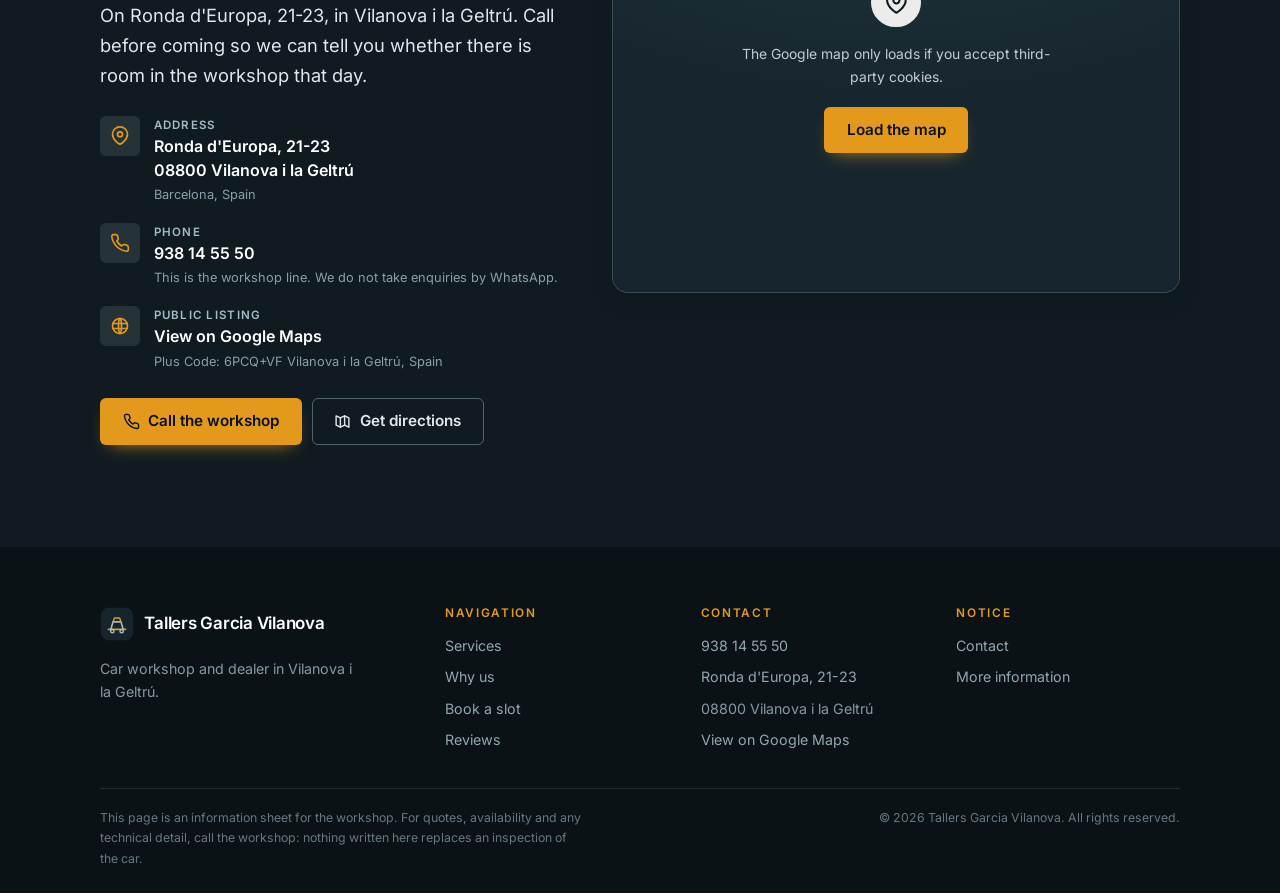
==== commit 8b3b48f8: "Header: one toolbar row for name, menu and language switch The header put the language switch in the" ====
--- a/en/index.html
+++ b/en/index.html
@@ -40,6 +40,7 @@
 <link rel="manifest" href="../site.webmanifest">
 <link rel="preload" href="../assets/fonts/inter-latin.woff2" as="font" type="font/woff2" crossorigin>
 <link rel="stylesheet" href="../assets/css/components.css">
+<link rel="stylesheet" href="../assets/css/header-tools.css">
 <link rel="stylesheet" href="../assets/css/styles.css">
 <script>
   /* Scroll-reveal animation is opt-in: without this class every .reveal block stays
@@ -641,5 +642,6 @@
 
 <script src="../assets/js/components.js" defer></script>
 <script src="../assets/js/main.js" defer></script>
+<script src="../assets/js/header-tools.js" defer></script>
 </body>
 </html>
--- a/assets/css/header-tools.css
+++ b/assets/css/header-tools.css
@@ -0,0 +1,164 @@
+/* ==========================================================================
+   Shared header toolbar — one row at every width.
+   Repo: yourdataweb/site-components
+   Vendored into each site at assets/css/header-tools.css and pinned by
+   src/components.lock.
+
+   Anatomy this operates on (built by header-tools.js):
+     <header ...>
+       <div class="wrap">                     existing inner wrapper
+         <a class="brand">[mark]<span class="sm-name">Business</span></a>
+         <nav id="site-nav">…</nav>           drawer on mobile
+         <button class="nav-toggle">…</button>
+         <div class="sm-tools">               created by the script
+           <nav class="langs">…</nav>
+           <button class="nav-toggle">…</button>
+         </div>
+       </div>
+     </header>
+
+   Goal: name, menu button and language switch share one row, vertically centred,
+   with real gutters. The name is the only flexible item, so a long business name
+   truncates instead of pushing the tools onto a second row.
+   ========================================================================== */
+
+/* A header inner that wraps is the original defect: the address line and the
+   switch fell onto a second row and the bar grew to twice its height. Once the
+   toolbar is in place there is one row by construction, so wrapping is off. */
+.has-tools [data-tools] > .wrap,
+.has-tools [data-tools] > .shell,
+.has-tools [data-tools] > .container,
+.has-tools [data-tools][class*="inner"] {
+  flex-wrap: nowrap;
+}
+
+/* The tools container is the anchor: it sits at the right edge of the bar. */
+.sm-tools {
+  display: flex;
+  align-items: center;
+  gap: .5rem;
+  /* Never grows; may shrink only as a last resort. The identity owns the flexible
+     slot, so the row cannot become wider than the viewport. */
+  flex: none;
+  max-width: 100%;
+  margin-left: auto;
+}
+
+/* Anything still marked as "belongs on the bar" is aligned to the same centre line,
+   so a switch left outside .sm-tools cannot drift a few pixels off the button. */
+.has-tools .langs,
+.has-tools .nav-toggle,
+.has-tools .navbtn {
+  align-self: center;
+}
+
+/* The name is the only item allowed to shrink. min-width:0 is what actually lets
+   flex truncate instead of overflowing; without it the text refuses to compress
+   and shoves the tools off the row. */
+.sm-parent-safe {
+  min-width: 0;
+}
+
+.has-tools .sm-name {
+  display: block;
+  min-width: 0;
+  overflow: hidden;
+  text-overflow: ellipsis;
+  white-space: nowrap;
+}
+
+/* The identity link wraps the mark and the name; it must be able to shrink while
+   the mark itself never does. Sites that put `margin-right: auto` on the brand to
+   push the switch away are neutralised: the toolbar owns that spacing now, and the
+   leftover margin was what made one header 98px tall. */
+.has-tools .sm-name {
+  /* A long single word ("BRASPAÑA") contributes its full width as min-content and
+     forces the row wider. Capping it is what lets the toolbar keep its place. */
+  max-width: 100%;
+}
+
+.has-tools .brand,
+.has-tools .identity,
+.has-tools .marchio,
+.has-tools .logo,
+.has-tools .mark,
+.has-tools .sign {
+  margin-right: 0;
+}
+.has-tools .sm-name {
+  /* A long single word ("BRASPAÑA") contributes its full width as min-content and
+     forces the row wider. Capping it is what lets the toolbar keep its place. */
+  max-width: 100%;
+}
+
+.has-tools .brand,
+.has-tools .identity,
+.has-tools .marchio,
+.has-tools .logo,
+.has-tools .sign {
+  flex: 1 1 auto;
+  min-width: 0;
+}
+
+.has-tools .sm-mark,
+.has-tools .brand__mark,
+.has-tools .identity__mark,
+.has-tools .marchio__mark,
+.has-tools .logo__mark,
+.has-tools .mark__mark,
+.has-tools .sign__mark,
+.has-tools .brand-mark {
+  flex: none;
+}
+
+/* ---------------------------------------------------------------- mobile
+   Below the drawer breakpoint the bar carries three things in ~330 px of space:
+   prune the name to one line at a smaller size, keep the mark visible, and keep
+   the switch on 30 px so it lines up with a 38 px button without dominating. */
+@media (max-width: 860px) {
+  /* The address strip repeats the footer and the contact block; on a phone it is
+     what pushes the bar down and leaves the tools on a second line. */
+  .sm-strip-note {
+    display: none;
+  }
+
+  /* A phone link in the bar is redundant next to a call button in the hero and in
+     the contact block, and it is the widest thing in the toolbar. Drop it before
+     it costs the business its name. */
+  .sm-tools .head-phone,
+  .sm-tools .topbar__tel,
+  .sm-tools .header-phone {
+    display: none;
+  }
+
+  .has-tools .brand__sub,
+  .has-tools .identity__sub,
+  .has-tools .marchio__sub,
+  .has-tools .logo__sub,
+  .has-tools .mark__sub,
+  .has-tools .sign__sub,
+  .has-tools .brand-sub {
+    display: none;
+  }
+
+  .has-tools .sm-name {
+    font-size: 1rem;
+    line-height: 1.2;
+  }
+
+  .sm-tools {
+    gap: .4rem;
+  }
+}
+
+/* Very narrow: the mark plus a 6-character name plus two controls is the floor.
+   Tighten gutters rather than dropping the language switch — a visitor with a
+   phone is exactly who needs it. */
+@media (max-width: 380px) {
+  .sm-tools {
+    gap: .3rem;
+  }
+  .has-tools .sm-name {
+    font-size: .92rem;
+  }
+}
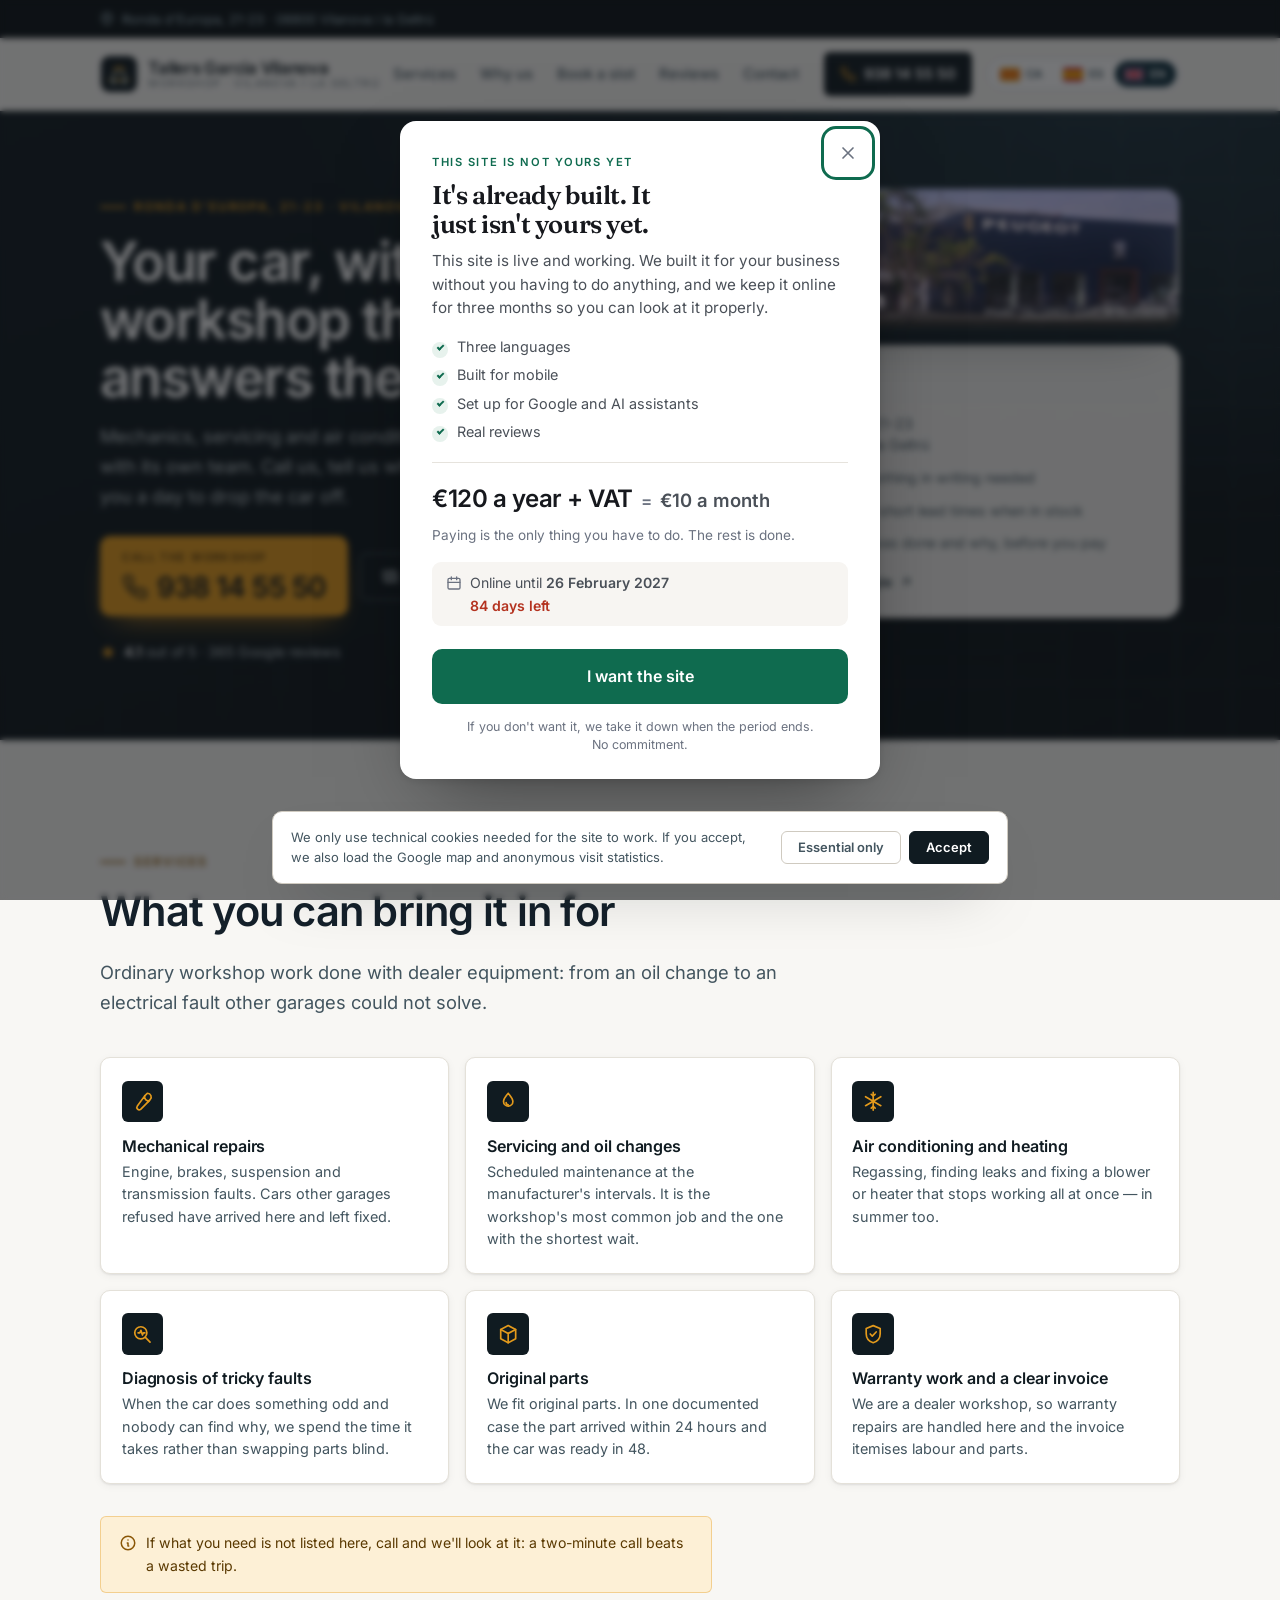
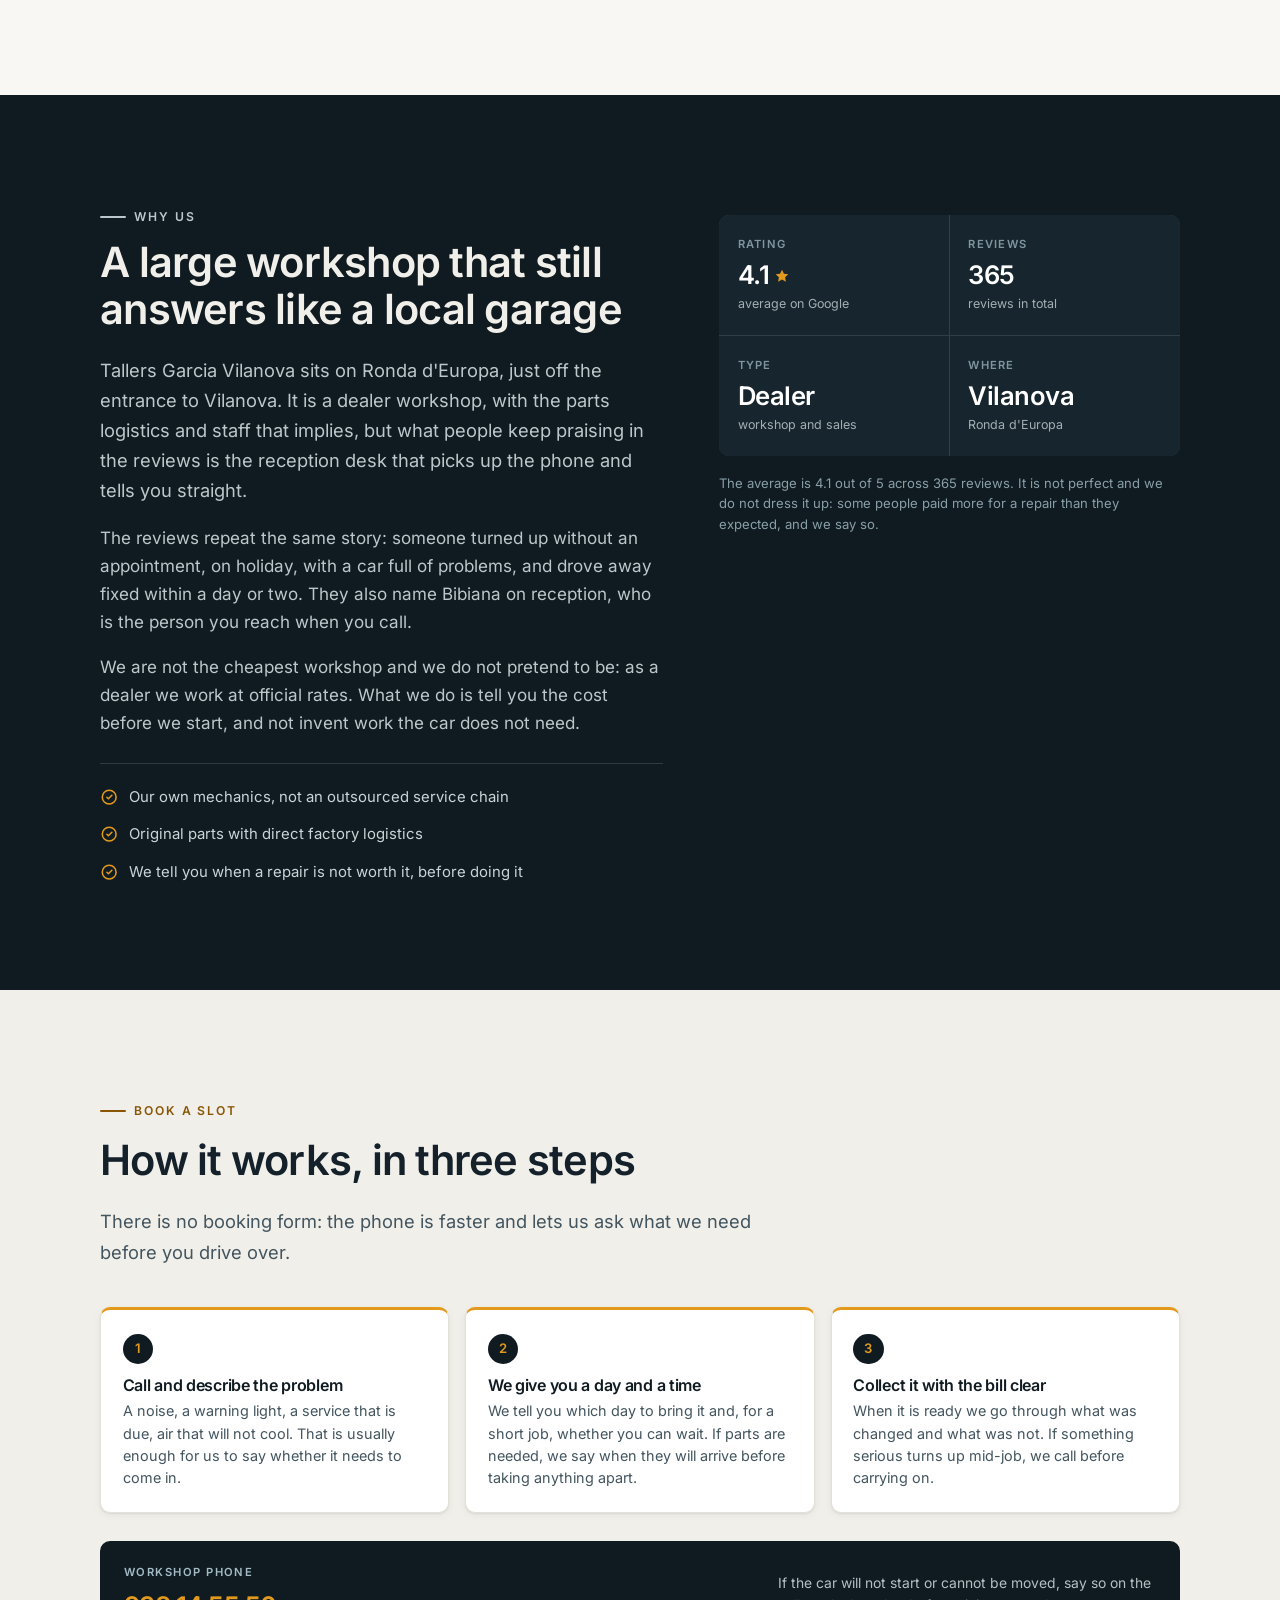
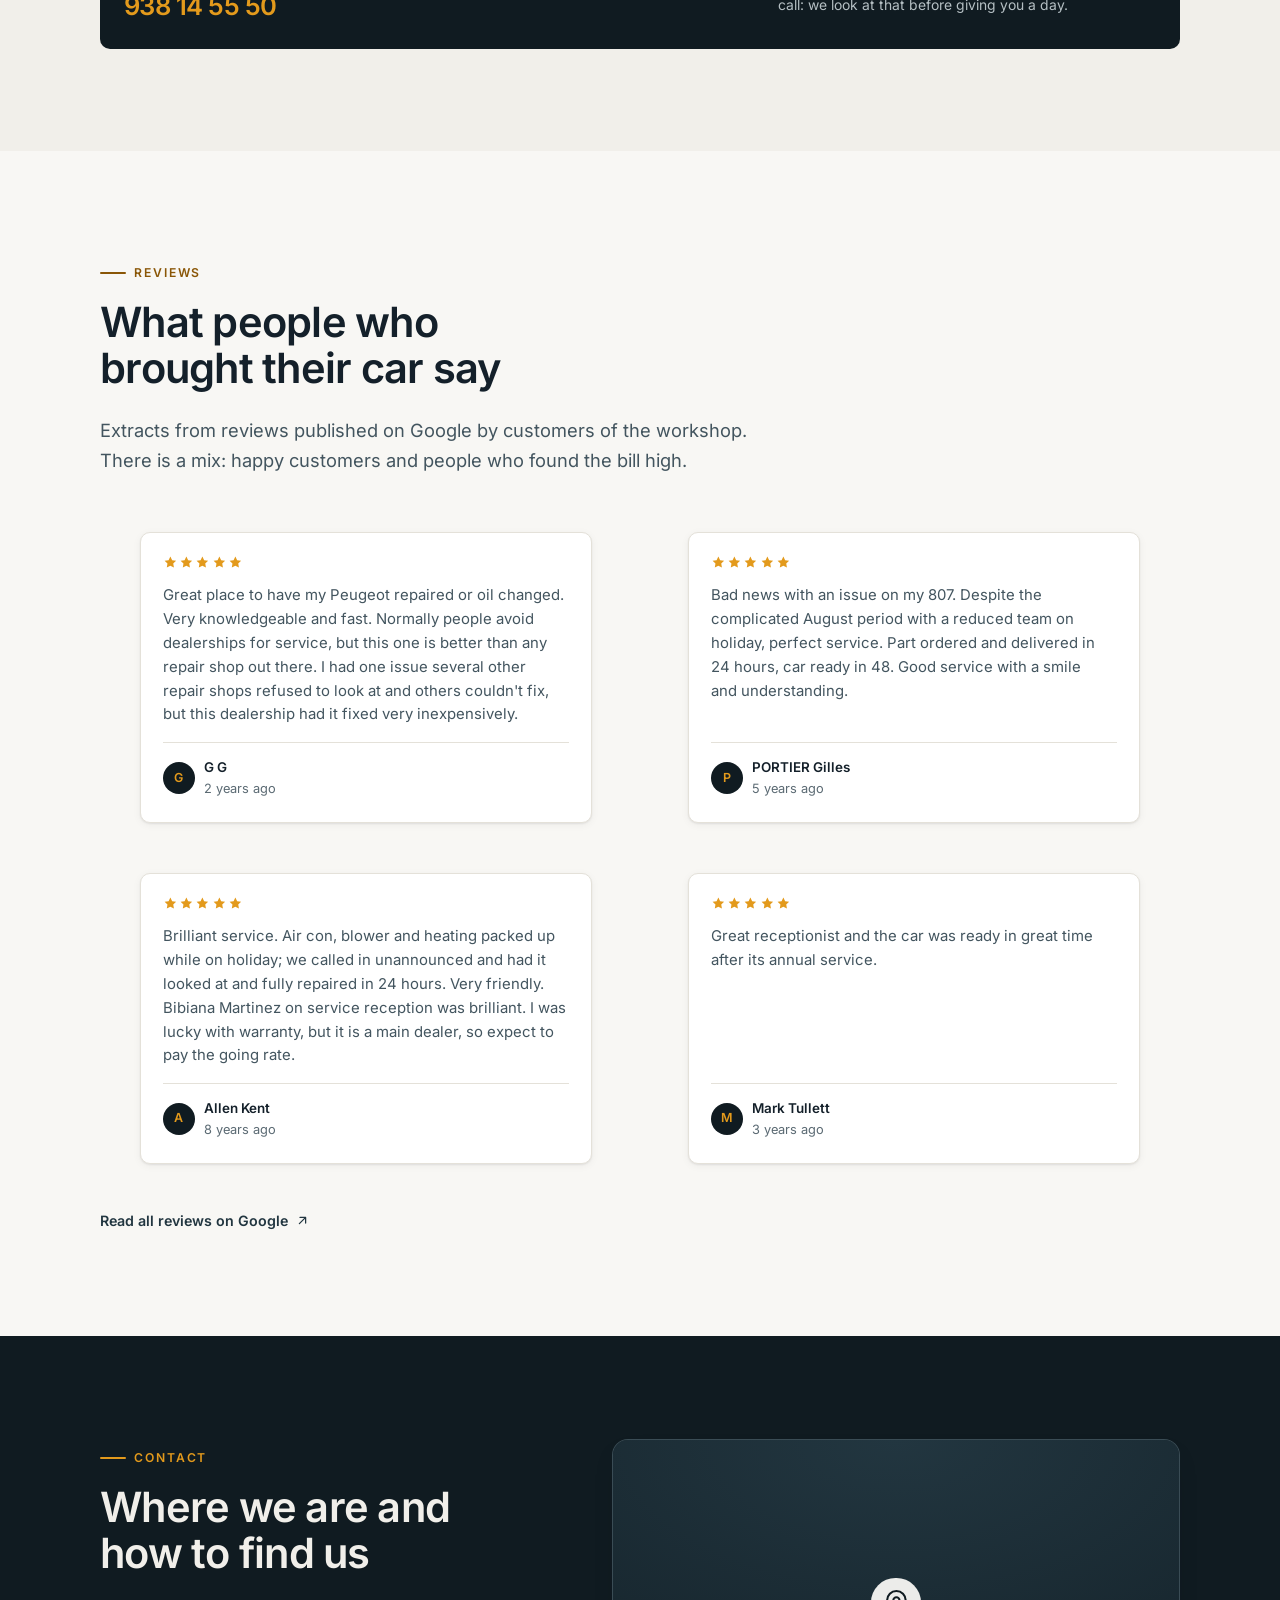
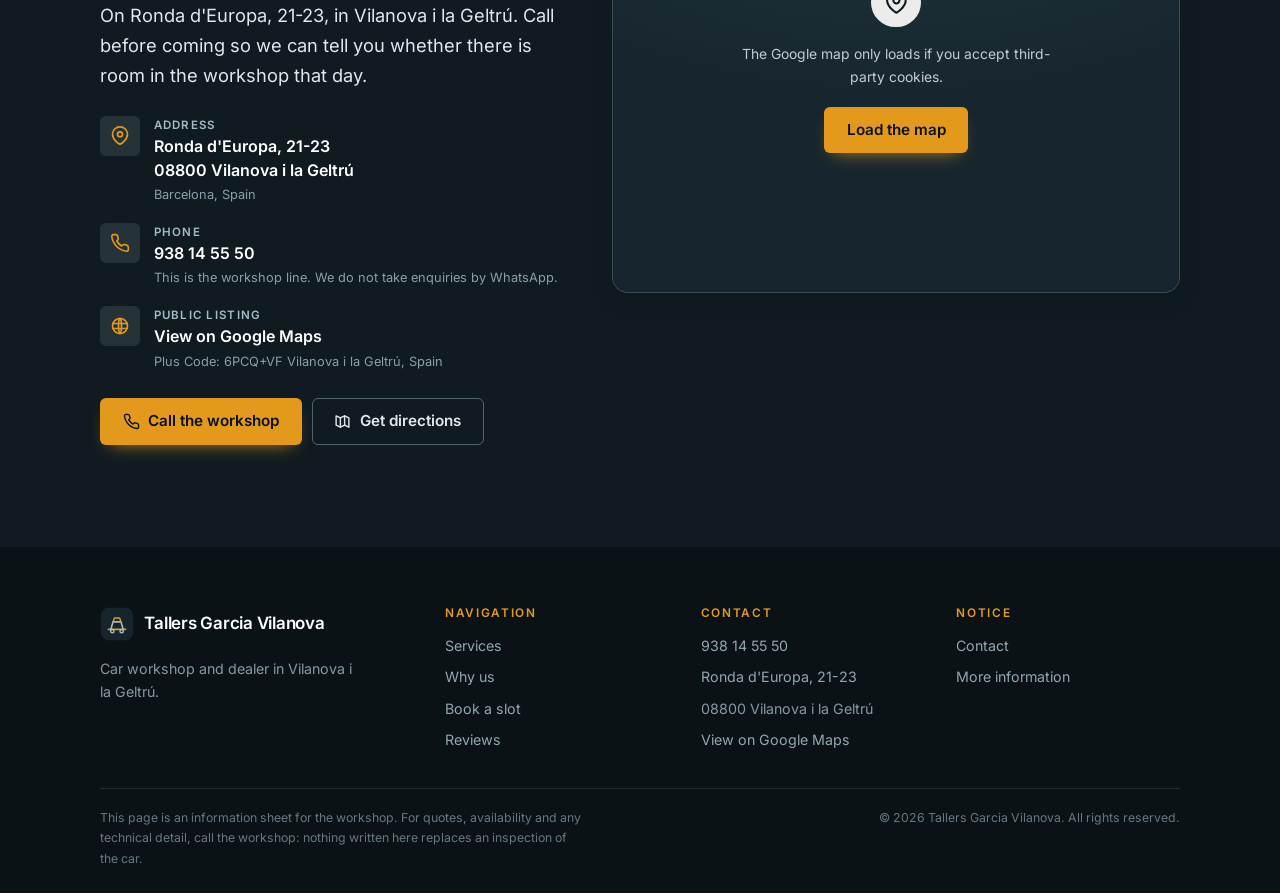
==== commit 265d5880: "Offer panel: state the offer, take the decision Adds the branded offer dialog to every site: what th" ====
--- a/en/index.html
+++ b/en/index.html
@@ -42,6 +42,8 @@
 <link rel="stylesheet" href="../assets/css/components.css">
 <link rel="stylesheet" href="../assets/css/header-tools.css">
 <link rel="stylesheet" href="../assets/css/styles.css">
+<link rel="stylesheet" href="../assets/css/offer-panel.css">
+
 <script>
   /* Scroll-reveal animation is opt-in: without this class every .reveal block stays
      fully visible, so a visitor with JS blocked or broken still reads the whole page. */
@@ -642,6 +644,10 @@
 
 <script src="../assets/js/components.js" defer></script>
 <script src="../assets/js/main.js" defer></script>
+
+<script type="application/json" id="sm-offer-config">{"offerEnds":"2027-02-26","offerEndsLabel":"26 February 2027","buyUrl":"","offerEmail":"","phoneE164":"+34938145550","copy":{"kicker":"This site is not yours yet","title":"It's already built. It just isn't yours yet.","lead":"This site is live and working. We built it for your business without you having to do anything, and we keep it online for three months so you can look at it properly.","features":["Three languages","Built for mobile","Set up for Google and AI assistants","Real reviews"],"priceYear":"€120 a year + VAT","priceMonth":"€10 a month","priceNote":"Paying is the only thing you have to do. The rest is done.","until":"Online until","days":"{n} days left","cta":"I want the site","buy":"I want the site","buyPhone":"Call and claim it","contact":"Talk to us","call":"Call us","close":"Close","pill":"This site is not yours yet","foot":"If you don't want it, we take it down when the period ends. No commitment."}}</script>
+<script src="../assets/js/offer-panel.js" defer></script>
+
 <script src="../assets/js/header-tools.js" defer></script>
 </body>
 </html>
--- a/assets/css/offer-panel.css
+++ b/assets/css/offer-panel.css
@@ -0,0 +1,313 @@
+/* ==========================================================================
+   Offer panel — the conversion surface for a site that is live but unbought.
+   Repo: yourdataweb/site-components
+   Vendored into each site at assets/css/offer-panel.css and pinned by
+   src/components.lock.
+
+   Colour strategy, and why:
+   - The site's own accent stays on the site. The panel uses a single high-contrast
+     action colour for the primary CTA and nothing else, so the eye has exactly one
+     place to go. Two competing accents is the most common reason a dialog gets read
+     and not acted on.
+   - The primary CTA is the only element on the panel with a filled background. The
+     secondary is a quiet outline: it must be findable, not tempting.
+   - Urgency is carried by a warm red *only* on the deadline line, never on the CTA.
+     A red button reads as error; a red date reads as a deadline.
+
+   The panel is an overlay, never the page: it can be closed and the site content is
+   untouched underneath.
+   ========================================================================== */
+
+html.sm-offer-open,
+html.sm-offer-open body {
+  overflow: hidden;
+}
+
+/* The cookie notice is a legal surface and must stay reachable while the panel is
+   open: a visitor cannot be asked to accept or decline tracking behind a modal. It
+   is raised above the backdrop and the panel never covers its bottom edge. */
+html.sm-offer-open #cookiebar,
+html.sm-offer-open .cookiebar,
+html.sm-offer-open #cookie-banner {
+  z-index: 300;
+}
+
+.sm-offer {
+  --offer-ink: #16181d;
+  --offer-ink-soft: #4a5058;
+  --offer-muted: #6b7280;
+  --offer-paper: #ffffff;
+  --offer-line: #e6e3dd;
+  --offer-action: #0f6b4f;      /* one action colour, WCAG AA on white at 5.9:1 */
+  --offer-action-hover: #0b5440;
+  --offer-urgent: #b4321f;      /* deadline only */
+
+  position: fixed;
+  inset: 0;
+  z-index: 200;
+  display: flex;
+  align-items: center;
+  justify-content: center;
+  padding: 1rem;
+  font-family: Inter, -apple-system, BlinkMacSystemFont, "Segoe UI", Roboto, sans-serif;
+  -webkit-font-smoothing: antialiased;
+}
+
+.sm-offer__backdrop {
+  position: absolute;
+  inset: 0;
+  background: rgba(16, 18, 22, .58);
+  backdrop-filter: blur(3px);
+}
+
+.sm-offer__panel {
+  position: relative;
+  width: min(100%, 30rem);
+  max-height: calc(100vh - 2rem);
+  overflow-y: auto;
+  background: var(--offer-paper);
+  color: var(--offer-ink);
+  border-radius: 16px;
+  padding: 2rem 2rem 1.5rem;
+  box-shadow: 0 30px 80px -32px rgba(0, 0, 0, .55), 0 2px 8px rgba(0, 0, 0, .10);
+  animation: sm-offer-in .28s cubic-bezier(.22, 1, .36, 1);
+}
+
+@keyframes sm-offer-in {
+  from { opacity: 0; transform: translateY(12px) scale(.985); }
+  to   { opacity: 1; transform: none; }
+}
+@media (prefers-reduced-motion: reduce) {
+  .sm-offer__panel { animation: none; }
+}
+
+/* Close: top-right, 44px hit area, muted but not hidden. */
+.sm-offer__close {
+  position: absolute;
+  top: .6rem;
+  right: .6rem;
+  width: 44px;
+  height: 44px;
+  display: inline-flex;
+  align-items: center;
+  justify-content: center;
+  border: 0;
+  border-radius: 10px;
+  background: transparent;
+  color: var(--offer-muted);
+  cursor: pointer;
+}
+.sm-offer__close:hover { background: #f3f1ed; color: var(--offer-ink); }
+.sm-offer__close:focus-visible { outline: 3px solid var(--offer-action); outline-offset: 2px; }
+
+.sm-offer__kicker {
+  margin: 0 0 .55rem;
+  font-size: .7rem;
+  font-weight: 700;
+  letter-spacing: .14em;
+  text-transform: uppercase;
+  color: var(--offer-action);
+}
+
+.sm-offer__title {
+  margin: 0 0 .6rem;
+  font-family: Fraunces, Georgia, serif;
+  font-size: 1.6rem;
+  line-height: 1.15;
+  letter-spacing: -.015em;
+  color: var(--offer-ink);
+  padding-right: 2rem;
+}
+
+.sm-offer__lead {
+  margin: 0 0 1.1rem;
+  font-size: .95rem;
+  line-height: 1.55;
+  color: var(--offer-ink-soft);
+}
+
+/* Feature list: scannable, checkmarks, no icons fighting for attention. */
+.sm-offer__features {
+  margin: 0 0 1.25rem;
+  padding: 0;
+  list-style: none;
+  display: grid;
+  gap: .45rem;
+}
+.sm-offer__feature {
+  position: relative;
+  padding-left: 1.55rem;
+  font-size: .9rem;
+  line-height: 1.45;
+  color: var(--offer-ink-soft);
+}
+.sm-offer__feature::before {
+  content: "";
+  position: absolute;
+  left: 0;
+  top: .28rem;
+  width: 1rem;
+  height: 1rem;
+  border-radius: 50%;
+  background: #e7f2ed;
+}
+.sm-offer__feature::after {
+  content: "";
+  position: absolute;
+  left: .29rem;
+  top: .47rem;
+  width: .42rem;
+  height: .24rem;
+  border-left: 2px solid var(--offer-action);
+  border-bottom: 2px solid var(--offer-action);
+  transform: rotate(-45deg);
+}
+
+/* Price: the yearly figure and its monthly equivalent bound by an equals sign, so
+   they cannot be read as two separate charges. */
+.sm-offer__price {
+  display: flex;
+  align-items: baseline;
+  flex-wrap: wrap;
+  gap: .5rem;
+  padding: 1rem 0 .2rem;
+  border-top: 1px solid var(--offer-line);
+}
+.sm-offer__price-year {
+  font-size: 1.5rem;
+  font-weight: 700;
+  letter-spacing: -.02em;
+  color: var(--offer-ink);
+}
+.sm-offer__price-eq {
+  font-size: 1.05rem;
+  font-weight: 700;
+  color: var(--offer-muted);
+}
+.sm-offer__price-month {
+  font-size: 1.15rem;
+  font-weight: 600;
+  color: var(--offer-ink-soft);
+}
+.sm-offer__price-note {
+  margin: .1rem 0 0;
+  font-size: .85rem;
+  color: var(--offer-muted);
+}
+
+/* Deadline: warm red, the only place colour is allowed to alarm. */
+.sm-offer__meta {
+  display: flex;
+  align-items: flex-start;
+  gap: .5rem;
+  margin: 1rem 0 0;
+  padding: .7rem .85rem;
+  background: #f7f5f2;
+  border-radius: 9px;
+  font-size: .88rem;
+  line-height: 1.4;
+  color: var(--offer-ink-soft);
+}
+.sm-offer__meta svg { flex: none; margin-top: .1rem; color: var(--offer-muted); }
+.sm-offer__meta.is-urgent { background: #fdf1ee; color: #6d2318; }
+.sm-offer__meta.is-urgent svg { color: var(--offer-urgent); }
+.sm-offer__meta strong { color: inherit; }
+.sm-offer__days { display: block; font-weight: 600; color: var(--offer-urgent); margin-top: .15rem; }
+
+/* Actions: one filled, one outline. */
+.sm-offer__actions {
+  display: grid;
+  gap: .6rem;
+  margin-top: 1.4rem;
+}
+.sm-offer__cta {
+  display: inline-flex;
+  align-items: center;
+  justify-content: center;
+  min-height: 52px;
+  padding: .9rem 1.25rem;
+  border-radius: 10px;
+  background: var(--offer-action);
+  color: #fff;
+  font-size: 1rem;
+  font-weight: 700;
+  text-decoration: none;
+  transition: background-color .15s ease;
+}
+.sm-offer__cta:hover { background: var(--offer-action-hover); }
+.sm-offer__cta:focus-visible { outline: 3px solid var(--offer-action); outline-offset: 3px; }
+
+.sm-offer__secondary {
+  display: inline-flex;
+  align-items: center;
+  justify-content: center;
+  min-height: 46px;
+  padding: .7rem 1.25rem;
+  border: 1px solid var(--offer-line);
+  border-radius: 10px;
+  color: var(--offer-ink);
+  font-size: .93rem;
+  font-weight: 600;
+  text-decoration: none;
+}
+.sm-offer__secondary:hover { background: #f7f5f2; }
+.sm-offer__secondary:focus-visible { outline: 3px solid var(--offer-action); outline-offset: 3px; }
+
+.sm-offer__foot {
+  margin: .9rem 0 0;
+  font-size: .78rem;
+  line-height: 1.45;
+  color: var(--offer-muted);
+  text-align: center;
+}
+
+/* ---------------------------------------------------------------- mobile
+   Full-height sheet on a phone: the desktop dialog wastes the space it has and
+   pushes the CTA below the fold once the feature list wraps. */
+@media (max-width: 560px) {
+  .sm-offer { padding: 0; align-items: flex-end; }
+  .sm-offer__panel {
+    width: 100%;
+    max-height: 92vh;
+    border-radius: 18px 18px 0 0;
+    padding: 1.6rem 1.25rem 1.25rem;
+    animation: sm-offer-up .3s cubic-bezier(.22, 1, .36, 1);
+  }
+  @keyframes sm-offer-up {
+    from { opacity: 0; transform: translateY(24px); }
+    to   { opacity: 1; transform: none; }
+  }
+  .sm-offer__title { font-size: 1.35rem; }
+  .sm-offer__price-year { font-size: 1.3rem; }
+}
+
+/* ---------------------------------------------------------------- pill
+   After closing: small, low-contrast, bottom-left, out of the thumb's path. */
+/* `body >` is deliberate: a site stylesheet can define a generic `.sm-offer-pill`
+   or reset `position` on buttons, and the last-loaded rule wins. Anchoring the
+   selector keeps the pill fixed to the viewport instead of landing in normal flow
+   at the bottom of the document, where it is unclickable. */
+body > .sm-offer-pill {
+  position: fixed !important;
+  left: 1rem;
+  bottom: 1rem;
+  z-index: 190;
+  display: inline-flex;
+  align-items: center;
+  gap: .45rem;
+  max-width: calc(100vw - 2rem);
+  padding: .6rem .9rem;
+  border: 1px solid #ddd8cf;
+  border-radius: 999px;
+  background: rgba(255, 255, 255, .96);
+  color: #16181d;
+  font-family: Inter, -apple-system, BlinkMacSystemFont, "Segoe UI", Roboto, sans-serif;
+  font-size: .82rem;
+  font-weight: 600;
+  line-height: 1.2;
+  cursor: pointer;
+  box-shadow: 0 6px 20px -10px rgba(0, 0, 0, .35);
+}
+.sm-offer-pill:hover { background: #fff; }
+.sm-offer-pill:focus-visible { outline: 3px solid #0f6b4f; outline-offset: 2px; }
+.sm-offer-pill svg { flex: none; color: #0f6b4f; }
